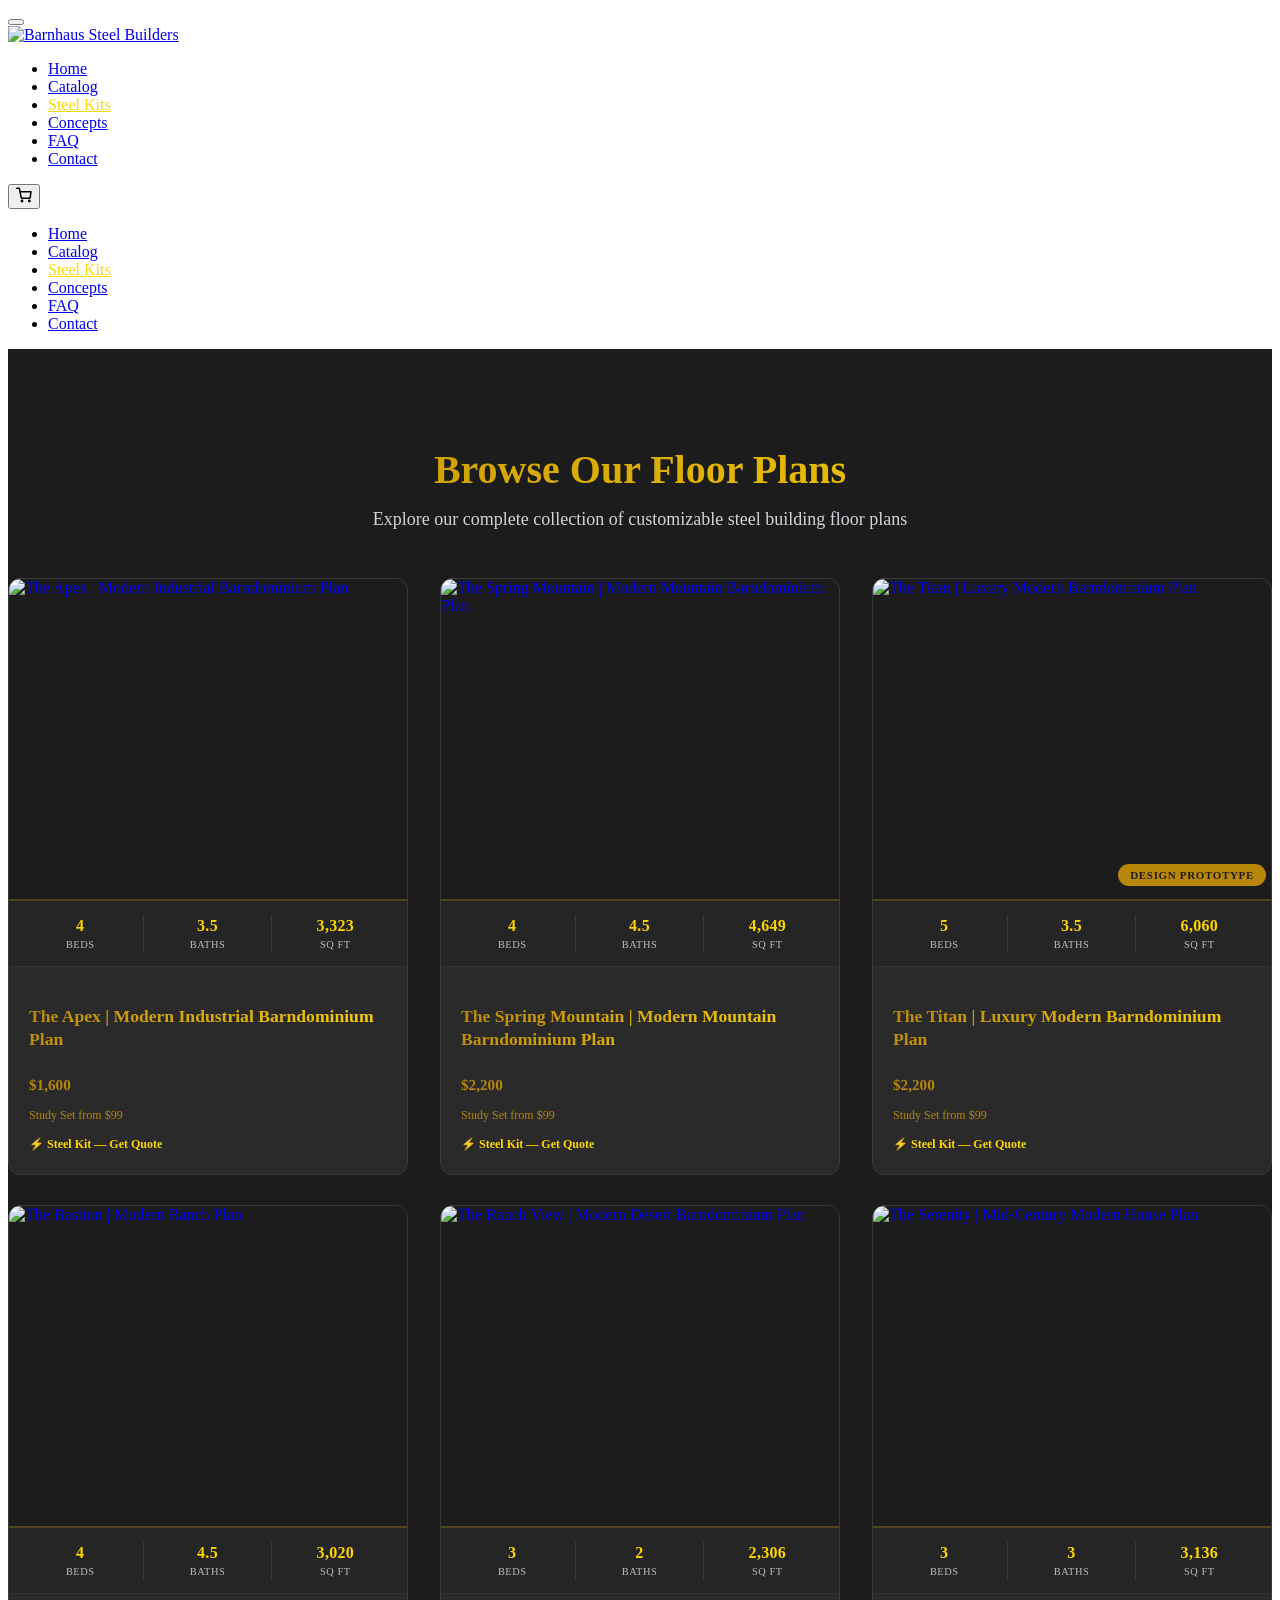
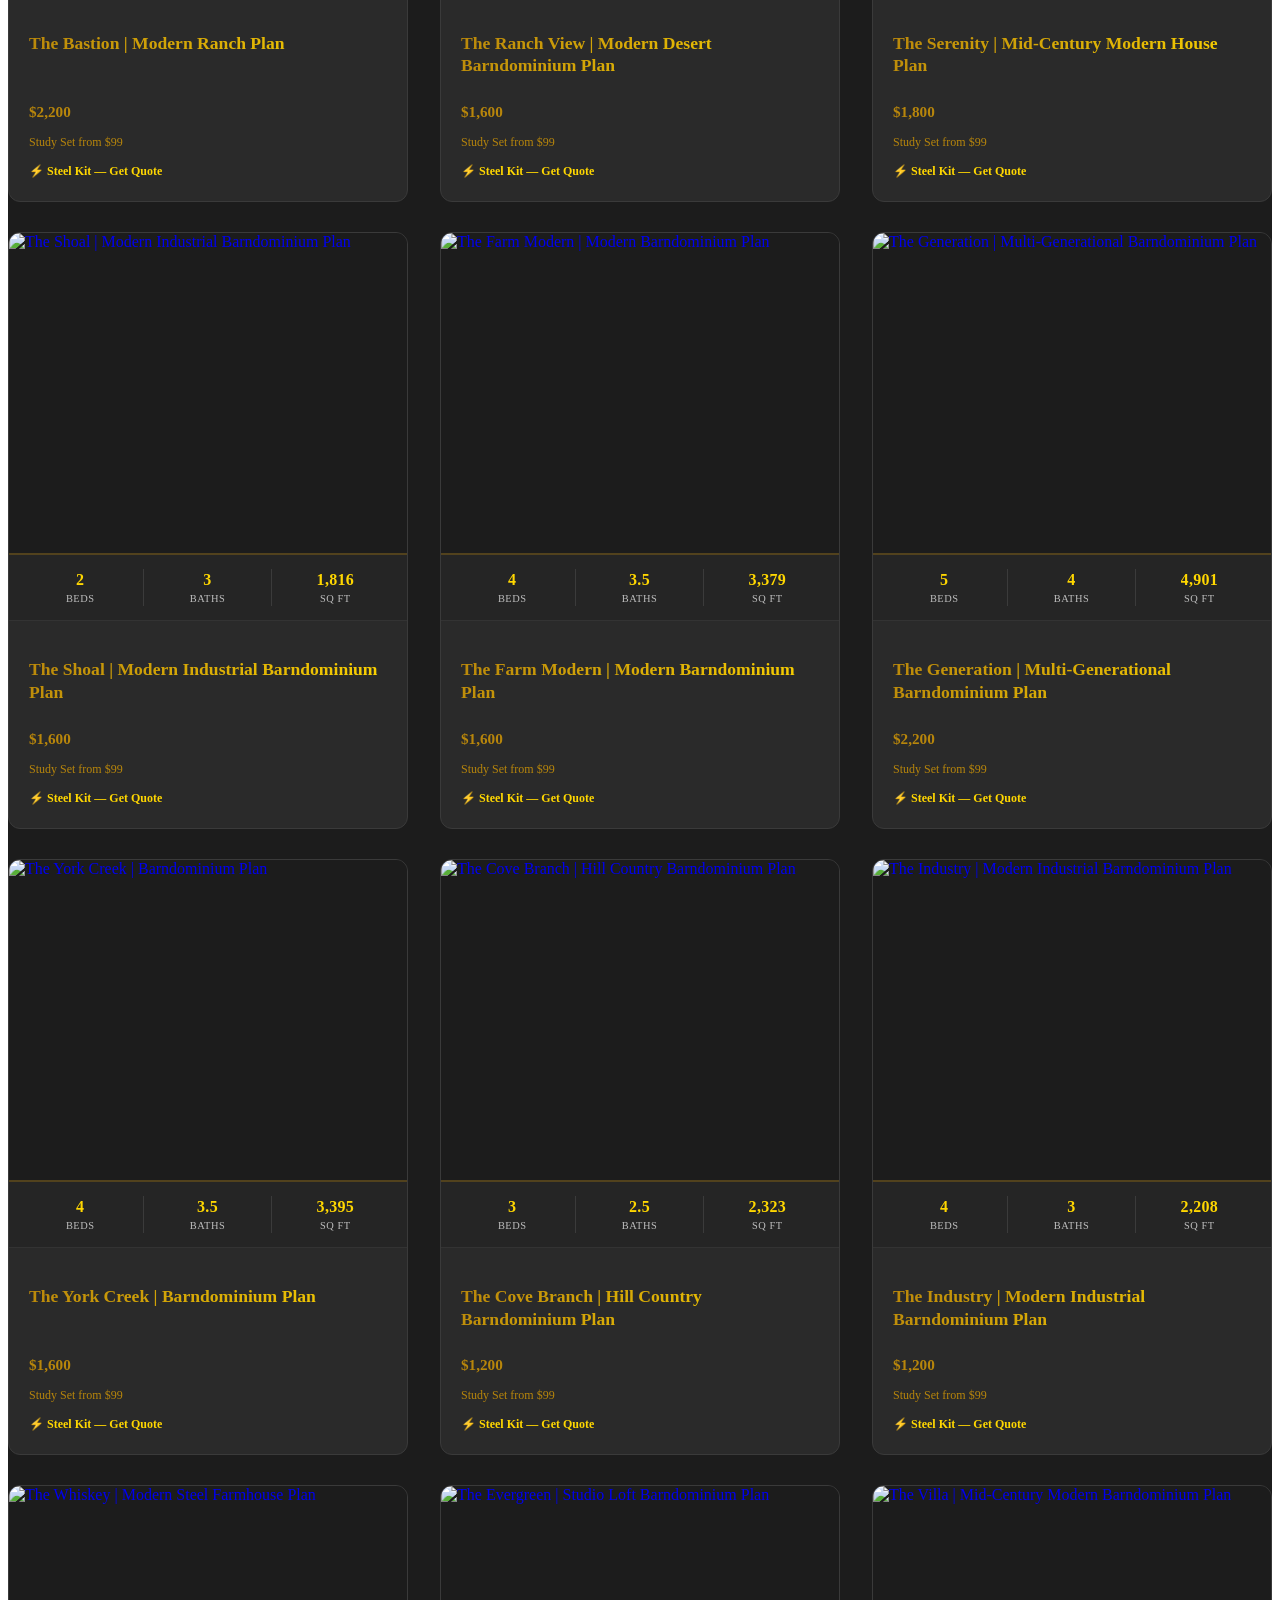
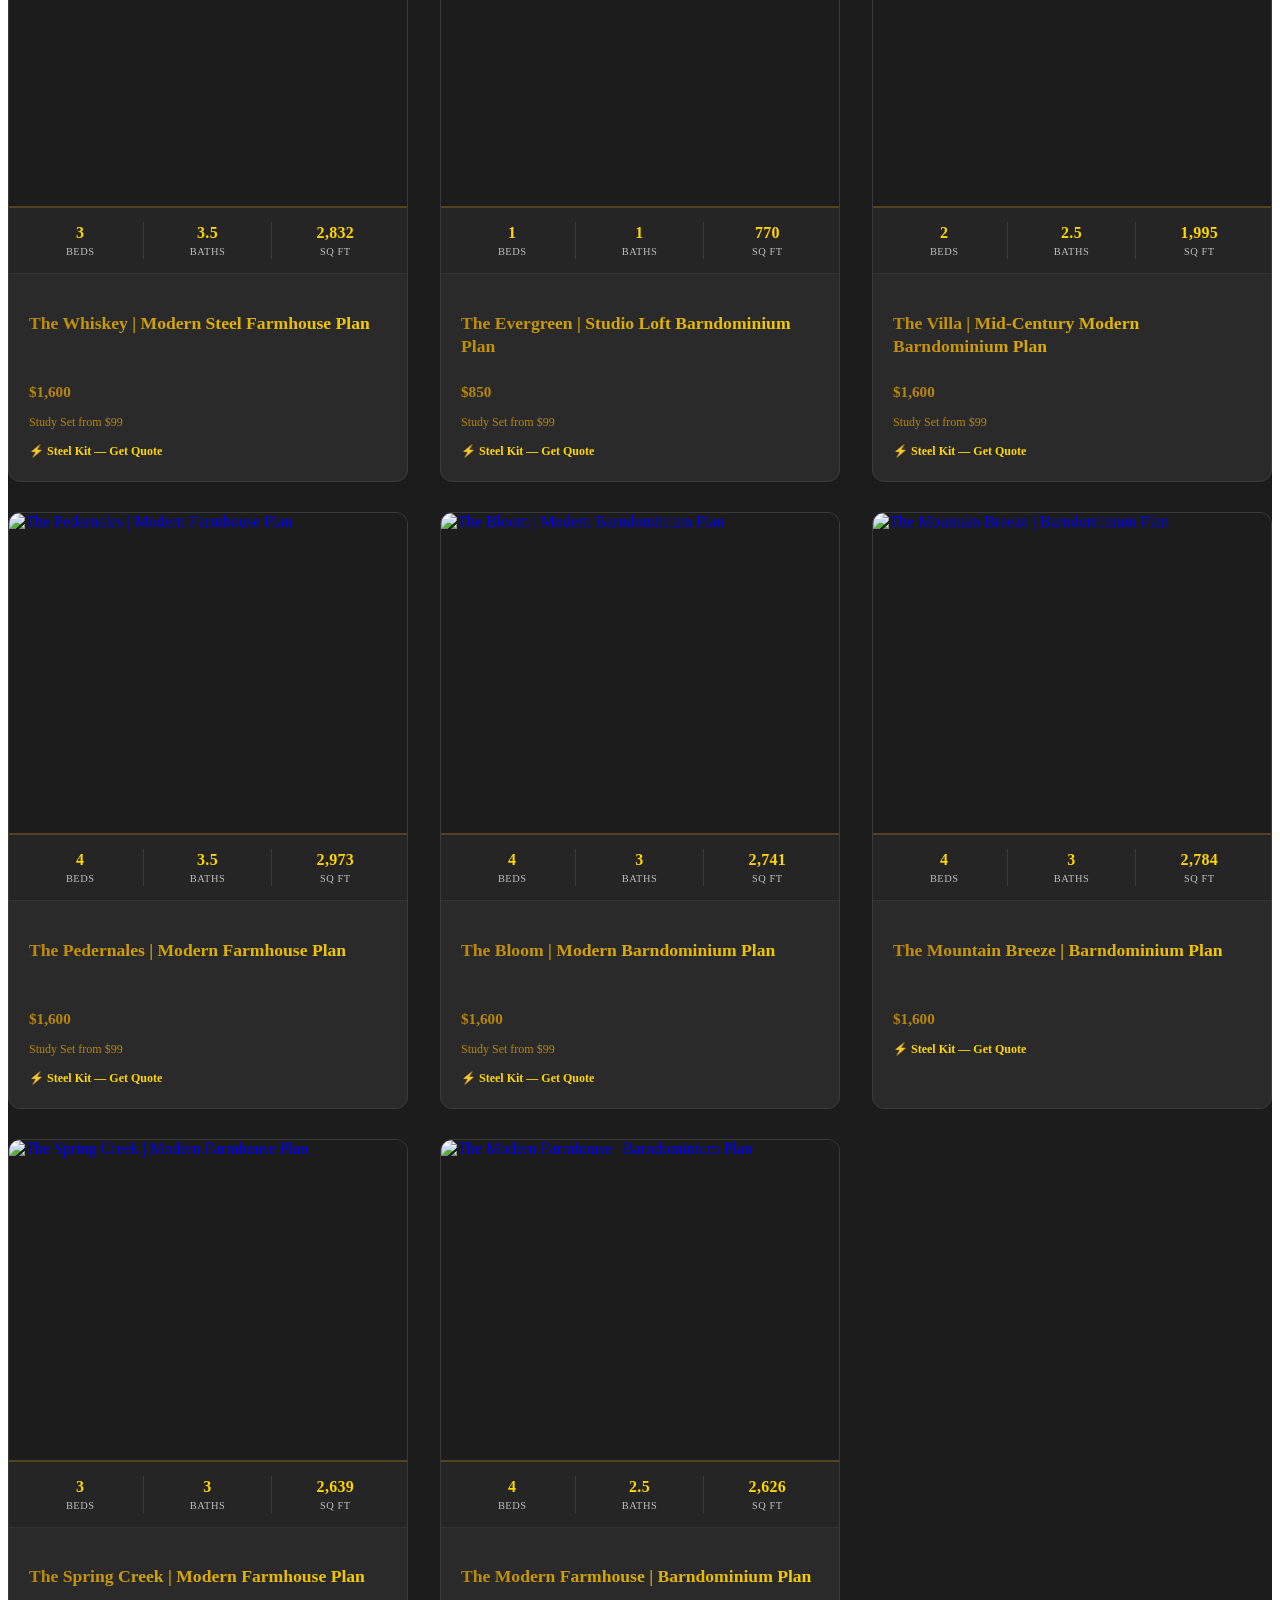
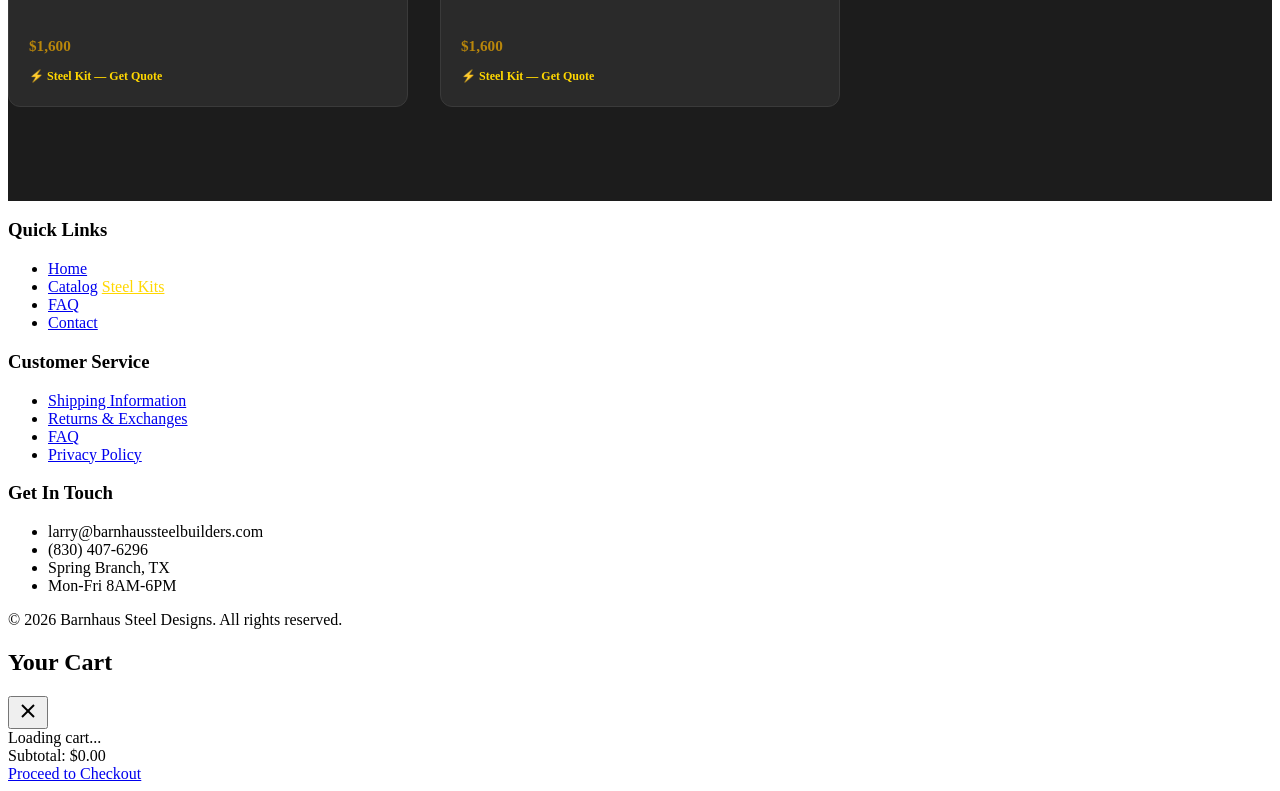
==== catalog.html @ 8b9588fe "Fix nav: Steel Kits in its own li (was glued to Catalog)" ====
<!doctype html>
<html lang="en">
<head>
  <meta charset="utf-8">
  <meta http-equiv="X-UA-Compatible" content="IE=edge">
  <meta name="viewport" content="width=device-width, initial-scale=1.0, maximum-scale=5.0, user-scalable=yes"><link rel="canonical" href="https://store.barnhaussteelbuilders.com/pages/plans"><title>
    Plans
 &ndash; Barnhaus Steel Designs</title>
  
  

<!-- Basic SEO -->
<meta name="description" content="">
<meta name="keywords" content="steel buildings, barnhaus, metal buildings, steel structures">
<meta name="author" content="Barnhaus Steel Designs">

<!-- Open Graph / Facebook -->
<meta property="og:type" content="website">
<meta property="og:url" content="https://store.barnhaussteelbuilders.com/pages/plans">
<meta property="og:title" content="Plans">
<meta property="og:description" content="">
<meta property="og:site_name" content="Barnhaus Steel Designs">



<!-- Twitter -->
<meta name="twitter:card" content="summary_large_image">
<meta name="twitter:url" content="https://store.barnhaussteelbuilders.com/pages/plans">
<meta name="twitter:title" content="Plans">
<meta name="twitter:description" content="">



<!-- Mobile Web App -->
<meta name="mobile-web-app-capable" content="yes">
<meta name="apple-mobile-web-app-capable" content="yes">
<meta name="apple-mobile-web-app-status-bar-style" content="black">
<meta name="apple-mobile-web-app-title" content="Barnhaus Steel Designs">

<!-- Theme Color -->
<meta name="theme-color" content="#1C1C1C">
<meta name="msapplication-navbutton-color" content="#1C1C1C">
<meta name="apple-mobile-web-app-status-bar-style" content="black-translucent">


  
  <script>window.performance && window.performance.mark && window.performance.mark('shopify.content_for_header.start');</script><meta id="shopify-digital-wallet" name="shopify-digital-wallet" content="/75520245817/digital_wallets/dialog">
<meta id="in-context-paypal-metadata" data-shop-id="75520245817" data-venmo-supported="false" data-environment="production" data-locale="en_US" data-paypal-v4="true" data-currency="USD">
<script async="async" src="/checkouts/internal/preloads.js?locale=en-US"></script>
<link rel="preconnect" href="https://shop.app" crossorigin="anonymous">
<script async="async" src="https://shop.app/checkouts/internal/preloads.js?locale=en-US&shop_id=75520245817" crossorigin="anonymous"></script>
<script id="apple-pay-shop-capabilities" type="application/json">{"shopId":75520245817,"countryCode":"US","currencyCode":"USD","merchantCapabilities":["supports3DS"],"merchantId":"gid:\/\/shopify\/Shop\/75520245817","merchantName":"Barnhaus Steel Designs","requiredBillingContactFields":["postalAddress","email"],"requiredShippingContactFields":["postalAddress","email"],"shippingType":"shipping","supportedNetworks":["visa","masterCard","amex","discover","elo","jcb"],"total":{"type":"pending","label":"Barnhaus Steel Designs","amount":"1.00"},"shopifyPaymentsEnabled":true,"supportsSubscriptions":true}</script>
<script id="shopify-features" type="application/json">{"accessToken":"327be6989e785e7d368b407d3e6a74db","betas":["rich-media-storefront-analytics"],"domain":"store.barnhaussteelbuilders.com","predictiveSearch":true,"shopId":75520245817,"locale":"en"}</script>
<script>var Shopify = Shopify || {};
Shopify.shop = "sf43pj-td.myshopify.com";
Shopify.locale = "en";
Shopify.currency = {"active":"USD","rate":"1.0"};
Shopify.country = "US";
Shopify.theme = {"name":"Shopify_Theme\/shopify-theme","id":160515227705,"schema_name":"Barnhaus Steel Builders","schema_version":"1.0.0","theme_store_id":null,"role":"main"};
Shopify.theme.handle = "null";
Shopify.theme.style = {"id":null,"handle":null};
Shopify.cdnHost = "store.barnhaussteelbuilders.com/cdn";
Shopify.routes = Shopify.routes || {};
Shopify.routes.root = "/";
Shopify.shopJsCdnBaseUrl = "https://cdn.shopify.com/shopifycloud/shop-js";
Shopify.SignInWithShop = Shopify.SignInWithShop || {};
Shopify.SignInWithShop.User = Shopify.SignInWithShop.User || {};
Shopify.SignInWithShop.User.recognized = false;</script>
<script type="module">!function(o){(o.Shopify=o.Shopify||{}).modules=!0}(window);</script>
<script>!function(o){function n(){var o=[];function n(){o.push(Array.prototype.slice.apply(arguments))}return n.q=o,n}var t=o.Shopify=o.Shopify||{};t.loadFeatures=n(),t.autoloadFeatures=n()}(window);</script>
<script>
  window.ShopifyPay = window.ShopifyPay || {};
  window.ShopifyPay.apiHost = "shop.app\/pay";
  window.ShopifyPay.redirectState = null;
</script>
<script>
  window.Shopify = window.Shopify || {};
  window.Shopify.SignInWithShop = window.Shopify.SignInWithShop || {};
  window.Shopify.SignInWithShop.assetMetrics = { sampleRate: 0.25 };
  window.Shopify.SignInWithShop.eligible = true;
</script>
<script id="shop-js-analytics" type="application/json">{"pageType":"page"}</script>
<script defer="defer" async type="module" src="https://cdn.shopify.com/shopifycloud/shop-js/modules/v2/loader.init-shop-cart-sync.en.esm.js"></script>
<script type="module">
  await import("https://cdn.shopify.com/shopifycloud/shop-js/modules/v2/loader.init-shop-cart-sync.en.esm.js");

  window.Shopify.SignInWithShop?.initShopCartSync?.({"fedCMEnabled":true,"windoidEnabled":true});

</script>
<script>
  window.Shopify = window.Shopify || {};
  if (!window.Shopify.featureAssets) window.Shopify.featureAssets = {};
  window.Shopify.featureAssets['shop-js'] = {"avatar":["modules/v2/loader.avatar.en.esm.js"],"checkout-modal":["modules/v2/loader.checkout-modal.en.esm.js"],"init-customer-accounts-sign-up":["modules/v2/loader.init-customer-accounts-sign-up.en.esm.js"],"init-customer-accounts":["modules/v2/loader.init-customer-accounts.en.esm.js"],"init-fed-cm":["modules/v2/loader.init-fed-cm.en.esm.js"],"init-shop-cart-sync":["modules/v2/loader.init-shop-cart-sync.en.esm.js"],"init-shop-email-lookup-coordinator":["modules/v2/loader.init-shop-email-lookup-coordinator.en.esm.js"],"init-shop-for-new-customer-accounts":["modules/v2/loader.init-shop-for-new-customer-accounts.en.esm.js"],"init-shop-user-recognition":["modules/v2/loader.init-shop-user-recognition.en.esm.js"],"init-windoid":["modules/v2/loader.init-windoid.en.esm.js"],"lead-capture":["modules/v2/loader.lead-capture.en.esm.js"],"listener":["modules/v2/loader.listener.en.esm.js"],"pay-button":["modules/v2/loader.pay-button.en.esm.js"],"payment-terms":["modules/v2/loader.payment-terms.en.esm.js"],"shop-button":["modules/v2/loader.shop-button.en.esm.js"],"shop-cart-sync":["modules/v2/loader.shop-cart-sync.en.esm.js"],"shop-cash-offers":["modules/v2/loader.shop-cash-offers.en.esm.js"],"shop-follow-button":["modules/v2/loader.shop-follow-button.en.esm.js"],"shop-login-button":["modules/v2/loader.shop-login-button.en.esm.js"],"shop-login":["modules/v2/loader.shop-login.en.esm.js"],"shop-toast-manager":["modules/v2/loader.shop-toast-manager.en.esm.js"],"shop-user-recognition":["modules/v2/loader.shop-user-recognition.en.esm.js"]};
</script>
<script id="__st">var __st={"a":75520245817,"offset":-18000,"reqid":"582f5e81-bd1c-4485-9c57-e861588cf3c9-1789790027","pageurl":"store.barnhaussteelbuilders.com\/pages\/plans","s":"pages-119700226105","u":"8f26a0a1e624","p":"page","rtyp":"page","rid":119700226105};</script>
<script>window.ShopifyPaypalV4VisibilityTracking = true;</script>
<script id="captcha-bootstrap">!function(){'use strict';const t='contact',e='account',n='new_comment',o=[[t,t],['blogs',n],['comments',n],[t,'customer']],c=[[e,'customer_login'],[e,'guest_login'],[e,'recover_customer_password'],[e,'create_customer']],r=t=>t.map((([t,e])=>`form[action*='/${t}']:not([data-nocaptcha='true']) input[name='form_type'][value='${e}']`)).join(','),a=t=>()=>t?[...document.querySelectorAll(t)].map((t=>t.form)):[];function s(){const t=[...o],e=r(t);return a(e)}const i='password',u='form_key',d=['recaptcha-v3-token','g-recaptcha-response','h-captcha-response',i],f=()=>{try{return window.sessionStorage}catch{return}},m='__shopify_v',_=t=>t.elements[u];function p(t,e,n=!1){try{const o=window.sessionStorage,c=JSON.parse(o.getItem(e)),{data:r}=function(t){const{data:e,action:n}=t;return t[m]||n?{data:e,action:n}:{data:t,action:n}}(c);for(const[e,n]of Object.entries(r))t.elements[e]&&(t.elements[e].value=n);n&&o.removeItem(e)}catch(o){console.error('form repopulation failed',{error:o})}}const l='form_type',E='cptcha';function T(t){t.dataset[E]=!0}const w=window,h=w.document,L='Shopify',v='ce_forms',y='captcha';let A=!1;((t,e)=>{const n=(g='f06e6c50-85a8-45c8-87d0-21a2b65856fe',I='https://cdn.shopify.com/shopifycloud/storefront-forms-hcaptcha/ce_storefront_forms_captcha_hcaptcha.v1.5.3.iife.js',D={infoText:'Protected by hCaptcha',privacyText:'Privacy',termsText:'Terms'},(t,e,n)=>{const o=w[L][v],c=o.bindForm;if(c)return c(t,g,e,D).then(n);var r;o.q.push([[t,g,e,D],n]),r=I,A||(h.body.append(Object.assign(h.createElement('script'),{id:'captcha-provider',async:!0,src:r})),A=!0)});var g,I,D;w[L]=w[L]||{},w[L][v]=w[L][v]||{},w[L][v].q=[],w[L][y]=w[L][y]||{},w[L][y].protect=function(t,e){n(t,void 0,e),T(t)},Object.freeze(w[L][y]),function(t,e,n,w,h,L){const[v,y,A,g]=function(t,e,n){const i=e?o:[],u=t?c:[],d=[...i,...u],f=r(d),m=r(i),_=r(d.filter((([t,e])=>n.includes(e))));return[a(f),a(m),a(_),s()]}(w,h,L),I=t=>{const e=t.target;return e instanceof HTMLFormElement?e:e&&e.form},D=t=>v().includes(t);t.addEventListener('submit',(t=>{const e=I(t);if(!e)return;const n=D(e)&&!e.dataset.hcaptchaBound&&!e.dataset.recaptchaBound,o=_(e),c=g().includes(e)&&(!o||!o.value);(n||c)&&t.preventDefault(),c&&!n&&(function(t){try{if(!f())return;!function(t){const e=f();if(!e)return;const n=_(t);if(!n)return;const o=n.value;o&&e.removeItem(o)}(t);const e=Array.from(Array(32),(()=>Math.random().toString(36)[2])).join('');!function(t,e){_(t)||t.append(Object.assign(document.createElement('input'),{type:'hidden',name:u})),t.elements[u].value=e}(t,e),function(t,e){const n=f();if(!n)return;const o=[...t.querySelectorAll(`input[type='${i}']`)].map((({name:t})=>t)),c=[...d,...o],r={};for(const[a,s]of new FormData(t).entries())c.includes(a)||(r[a]=s);n.setItem(e,JSON.stringify({[m]:1,action:t.action,data:r}))}(t,e)}catch(e){console.error('failed to persist form',e)}}(e),e.submit())}));const S=(t,e)=>{t&&!t.dataset[E]&&(n(t,e.some((e=>e===t))),T(t))};for(const o of['focusin','change'])t.addEventListener(o,(t=>{const e=I(t);D(e)&&S(e,y())}));const B=e.get('form_key'),M=e.get(l),P=B&&M;t.addEventListener('DOMContentLoaded',(()=>{const t=y();if(P)for(const e of t)e.elements[l].value===M&&p(e,B);[...new Set([...A(),...v().filter((t=>'true'===t.dataset.shopifyCaptcha))])].forEach((e=>S(e,t)))}))}(h,new URLSearchParams(w.location.search),n,t,e,['guest_login'])})(!0,!0)}();</script>
<script integrity="sha256-JjoPp5ZfB1sSAs5SQaol1x1GgvveM+BgmRzyDexInEQ=" data-source-attribution="shopify.loadfeatures" defer="defer" src="//store.barnhaussteelbuilders.com/cdn/shopifycloud/storefront/assets/storefront/load_feature-1bd60354.js" crossorigin="anonymous"></script>
<script>(function () {var userAgent = navigator.userAgent;var platform = navigator.platform;var maxTouchPoints = navigator.maxTouchPoints || 0;var isIOS = /iPad|iPhone|iPod/.test(platform) || (platform === 'MacIntel' && maxTouchPoints > 1);var isMacSafari = platform.indexOf('Mac') === 0 && /Safari/.test(userAgent) && !/Chrome|Chromium|CriOS|FxiOS|Edg|OPR|Android/.test(userAgent);var isAppleSafari = isIOS || isMacSafari;if (isAppleSafari) {fetch('/sf_private_access_tokens' + location.search).catch(function () {});}function browserMajorVersion(pattern) {var match = userAgent.match(pattern);return match ? parseInt(match[1], 10) : null;}function shouldLoadAutosizesPolyfill() {if (!window.PerformanceObserver?.supportedEntryTypes?.includes('paint')) {return false;}var chromeVersion = browserMajorVersion(/Chrome\/(\d+)/);if (chromeVersion !== null) {return chromeVersion < 126;}var firefoxVersion = browserMajorVersion(/Firefox\/(\d+)/);if (firefoxVersion !== null) {return firefoxVersion < 150;}var safariVersion = isAppleSafari ? browserMajorVersion(/Version\/(\d+).*Safari\//) : null;if (safariVersion !== null) {return safariVersion < 27;}return true;}if (shouldLoadAutosizesPolyfill()) {var autosizesScript = document.createElement('script');autosizesScript.async = true;autosizesScript.crossOrigin = 'anonymous';autosizesScript.src = "//store.barnhaussteelbuilders.com/cdn/shopifycloud/storefront/assets/storefront/autosizes-84416378.js";(document.head || document.documentElement).appendChild(autosizesScript);}window.ShopifyAnalytics = window.ShopifyAnalytics || {};window.ShopifyAnalytics.performance = window.ShopifyAnalytics.performance || {};(function () {var LONG_FRAME_THRESHOLD = 50;var longAnimationFrames = [];var activeRafId = null;function collectLongFrames() {var previousTime = null;function rafMonitor(now) {if (activeRafId === null) {return;}var delta = now - previousTime;if (delta > LONG_FRAME_THRESHOLD) {longAnimationFrames.push({startTime: previousTime,endTime: now,});}previousTime = now;activeRafId = requestAnimationFrame(rafMonitor);}previousTime = performance.now();activeRafId = requestAnimationFrame(rafMonitor);}if (!window.PerformanceObserver?.supportedEntryTypes?.includes('long-animation-frame')) {collectLongFrames();var timeoutId = setTimeout(function () {cancelAnimationFrame(activeRafId);}, 10000);window.ShopifyAnalytics.performance.getLongAnimationFrames = function (stopCollection) {if (stopCollection === undefined) {stopCollection = false;}if (stopCollection) {clearTimeout(timeoutId);cancelAnimationFrame(activeRafId);}return longAnimationFrames;};}})();})();</script><script crossorigin="anonymous" defer="defer" src="//store.barnhaussteelbuilders.com/cdn/shopifycloud/storefront/assets/shopify_pay/storefront-bf1cdb70.js?v=20250812"></script>
<script id="shopify-origin-trials" async="async" integrity="sha256-mqQjA+yhr1DtPsW5MhDIq3zDu+LghfjNT49r/ttG3eY=" src="//cdn.shopify.com/shopifycloud/storefront/assets/storefront/origin_trials-5059b83f.js" crossorigin="anonymous" onload="window.__shopifyOriginTrialsDone = true" onerror="window.__shopifyOriginTrialsDone = true"></script>
<script>
  window.Shopify = window.Shopify || {};
  window.Shopify.MCP = window.Shopify.MCP || {};
  window.Shopify.MCP.enabled = true;
  window.Shopify.MCP.shop = "sf43pj-td.myshopify.com";
  window.Shopify.MCP.mcpEndpoint = "https:\/\/store.barnhaussteelbuilders.com\/api\/mcp";
  window.Shopify.MCP.tools = [{"name":"search_shop_policies_and_faqs","description":"Used to get facts about the stores policies, products, or services.\nSome examples of questions you can ask are:\n  - What is your return policy?\n  - What is your shipping policy?\n  - What is your phone number?\n  - What are your hours of operation?\"\n","inputSchema":{"$schema":"https:\/\/json-schema.org\/draft\/2020-12\/schema","type":"object","properties":{"query":{"type":"string","description":"A natural language query."},"context":{"type":"string","description":"Additional information about the request such as user demographics, mood, location, or other relevant details that could help in tailoring the response appropriately."}},"required":["query"]}}];
</script>
<script>(()=>{var d="shopify:webmcp_adapter_loaded",n=Symbol.for("shopify.webmcp_adapter_loading");function s(c,a,{win:r=window,doc:o=document}={}){function p(){try{return r.localStorage.getItem(d)==="true"}catch{return!1}}function l(){try{r.localStorage.setItem(d,"true")}catch{}}function u(){return typeof(o.modelContext||r.navigator?.modelContext)?.registerTool=="function"}function f(){if(r[n]||!u())return;let t=o.head||o.getElementsByTagName("head")[0];if(!t)return;let e=o.createElement("script");e.type="module",e.crossOrigin="anonymous",a&&(e.integrity=a),e.src=c,e.addEventListener("load",l,{once:!0}),e.addEventListener("error",()=>{r[n]=!1},{once:!0}),t.appendChild(e),r[n]=!0}function _(t){let e=o.getElementById("shopify-origin-trials");if(!e||r.__shopifyOriginTrialsDone){t();return}e.addEventListener("load",t,{once:!0}),e.addEventListener("error",t,{once:!0})}function i(){_(()=>r.setTimeout(f,0))}function m(){o.addEventListener("DOMContentLoaded",i,{once:!0})}p()?i():m()}s("https:\/\/cdn.shopify.com\/storefront\/webmcp\/webmcp-0.1.1.js","");})();
</script>
<script data-source-attribution="shopify.dynamic_checkout.dynamic.init">var Shopify=Shopify||{};Shopify.PaymentButton=Shopify.PaymentButton||{isStorefrontPortableWallets:!0,init:function(){window.Shopify.PaymentButton.init=function(){};var t=document.createElement("script");t.src="https://store.barnhaussteelbuilders.com/cdn/shopifycloud/portable-wallets/latest/portable-wallets.en.js",t.type="module",document.head.appendChild(t)}};
</script>
<script data-source-attribution="shopify.dynamic_checkout.buyer_consent">
  function portableWalletsHideBuyerConsent(e){var t=document.getElementById("shopify-buyer-consent"),n=document.getElementById("shopify-subscription-policy-button");t&&n&&(t.classList.add("hidden"),t.setAttribute("aria-hidden","true"),n.removeEventListener("click",e))}function portableWalletsShowBuyerConsent(e){var t=document.getElementById("shopify-buyer-consent"),n=document.getElementById("shopify-subscription-policy-button");t&&n&&(t.classList.remove("hidden"),t.removeAttribute("aria-hidden"),n.addEventListener("click",e))}window.Shopify?.PaymentButton&&(window.Shopify.PaymentButton.hideBuyerConsent=portableWalletsHideBuyerConsent,window.Shopify.PaymentButton.showBuyerConsent=portableWalletsShowBuyerConsent);
</script>
<script data-source-attribution="shopify.dynamic_checkout.cart.bootstrap">document.addEventListener("DOMContentLoaded",(function(){function t(){return document.querySelector("shopify-accelerated-checkout-cart, shopify-accelerated-checkout")}if(t())Shopify.PaymentButton.init();else{new MutationObserver((function(e,n){t()&&(Shopify.PaymentButton.init(),n.disconnect())})).observe(document.body,{childList:!0,subtree:!0})}}));
</script>
<link id="shopify-accelerated-checkout-styles" rel="stylesheet" media="screen" href="https://store.barnhaussteelbuilders.com/cdn/shopifycloud/portable-wallets/latest/accelerated-checkout-backwards-compat.css" crossorigin="anonymous">
<style id="shopify-accelerated-checkout-cart">
        #shopify-buyer-consent {
  margin-top: 1em;
  display: inline-block;
  width: 100%;
}

#shopify-buyer-consent.hidden {
  display: none;
}

#shopify-subscription-policy-button {
  background: none;
  border: none;
  padding: 0;
  text-decoration: underline;
  font-size: inherit;
  cursor: pointer;
}

#shopify-subscription-policy-button::before {
  box-shadow: none;
}

      </style>

<script id="shopify-cfh-end">window.performance && window.performance.mark && window.performance.mark('shopify.content_for_header.end');</script>
  
  <link rel="stylesheet" href="//store.barnhaussteelbuilders.com/cdn/shop/t/4/assets/custom-barnhaus.css?v=65935238562678404731789185073">
  
  <script>
    window.theme = {
      routes: {
        cart_add_url: '/cart/add',
        cart_change_url: '/cart/change',
        cart_update_url: '/cart/update',
        cart_url: '/cart'
      },
      strings: {
        addToCart: "Add to Cart",
        soldOut: "Sold Out",
        unavailable: "Unavailable"
      },
      moneyFormat: "${{amount}}",
      cartCount: 0
    };
  </script>
  
  <!-- Microsoft Clarity Tracking -->
  <script type="text/javascript">
    (function(c,l,a,r,i,t,y){
        c[a]=c[a]||function(){(c[a].q=c[a].q||[]).push(arguments)};
        t=l.createElement(r);t.async=1;t.src="https://www.clarity.ms/tag/"+i;
        y=l.getElementsByTagName(r)[0];y.parentNode.insertBefore(t,y);
    })(window, document, "clarity", "script", "sla91vr8ty");
  </script>
<script defer src="https://analytics.empowerbuilding.ai/script.js" data-website-id="3caff7c9-c2c2-4b6b-af44-c97f077445d1"></script>
<link href="https://monorail-edge.shopifysvc.com" rel="dns-prefetch">
<script>(function(){if ("sendBeacon" in navigator && "performance" in window) {try {var session_token_from_headers = performance.getEntriesByType('navigation')[0].serverTiming.find(x => x.name == '_s').description;} catch {var session_token_from_headers = undefined;}var session_cookie_matches = document.cookie.match(/_shopify_s=([^;]*)/);var session_token_from_cookie = session_cookie_matches && session_cookie_matches.length === 2 ? session_cookie_matches[1] : "";var session_token = session_token_from_headers || session_token_from_cookie || "";function handle_abandonment_event(e) {var entries = performance.getEntries().filter(function(entry) {return /monorail-edge.shopifysvc.com/.test(entry.name);});if (!window.abandonment_tracked && entries.length === 0) {window.abandonment_tracked = true;var currentMs = Date.now();var navigation_start = performance.timing.navigationStart;var payload = {shop_id: 75520245817,url: window.location.href,navigation_start,duration: currentMs - navigation_start,session_token,page_type: "page"};window.navigator.sendBeacon("https://monorail-edge.shopifysvc.com/v1/produce", JSON.stringify({schema_id: "online_store_buyer_site_abandonment/1.1",payload: payload,metadata: {event_created_at_ms: currentMs,event_sent_at_ms: currentMs}}));}}window.addEventListener('pagehide', handle_abandonment_event);}}());</script>
<script>
  window.__TREKKIE_SHIM_QUEUE = window.__TREKKIE_SHIM_QUEUE || [];
</script>
<script>(function(){var wpmLoader=function(){"use strict";var e=/Googlebot|Storebot-Google|bingbot|Baiduspider|YandexBot|DuckDuckBot|Slurp|facebookexternalhit|Twitterbot|LinkedInBot|Applebot|AdsBot-Google|Mediapartners-Google|APIs-Google|PetalBot|SemrushBot|AhrefsBot|MJ12bot|DotBot|Acunetix|PerplexityBot|Perplexity-User/i,t=/bytedance/i;function i(){try{var e=document.cookie;if(!e||"string"!=typeof e)return;for(var t=0,i=e.split(";");t<i.length;t++){var n=i[t],r=n.indexOf("=");if(-1!==r){var o=n.slice(0,r).trim();if(o){var a=void 0;try{a=decodeURIComponent(o)}catch(e){a=o}if("_shopify_s"===a){var d=n.slice(r+1).trim();try{return decodeURIComponent(d)}catch(e){return d}}}}}return}catch(e){return}}function n(e){try{"undefined"!=typeof console&&"function"==typeof console.warn&&console.warn(e)}catch(e){}}function r(e,t){return"string"==typeof e&&e.length>0&&e.length<=t?e:void 0}function o(e){var t;switch(null==(t=null==e?void 0:e.navigation)?void 0:t.type){case 0:return"navigate";case 1:return"reload";case 2:return"back_forward";default:return}}function a(){var e,t,i;try{var n=null==(i=null==(t=null==(e=self.ShopifyAnalytics)?void 0:e.lib)?void 0:t.trekkie)?void 0:i.state;return"awaiting-consent"===n||"initialized"===n?n:void 0}catch(e){return}}return function(d,s,u,l){var c=arguments.length>4&&void 0!==arguments[4]?arguments[4]:{};try{var p=c.trekkieShim;!0!==p&&"true"!==p||null!=window.__TREKKIE_SHIM_QUEUE||(window.__TREKKIE_SHIM_QUEUE=[])}catch(e){}var f,v,h,y,g=(v=(f={modern:/Edge?\/(1{2}[4-9]|1[2-9]\d|[2-9]\d{2}|\d{4,})\.\d+(\.\d+|)|Firefox\/(1{2}[4-9]|1[2-9]\d|[2-9]\d{2}|\d{4,})\.\d+(\.\d+|)|Chrom(ium|e)\/(9{2}|\d{3,})\.\d+(\.\d+|)|(Maci|X1{2}).+ Version\/(15\.\d+|(1[6-9]|[2-9]\d|\d{3,})\.\d+)([,.]\d+|)( \(\w+\)|)( Mobile\/\w+|) Safari\/|Chrome.+OPR\/(9{2}|\d{3,})\.\d+\.\d+|(CPU[ +]OS|iPhone[ +]OS|CPU[ +]iPhone|CPU IPhone OS|CPU iPad OS)[ +]+(15[._]\d+|(1[6-9]|[2-9]\d|\d{3,})[._]\d+)([._]\d+|)|Android:?[ /-](14[89]|1[5-9]\d|[2-9]\d{2}|\d{4,})(\.\d+|)(\.\d+|)|Android.+Firefox\/(15\d|1[6-9]\d|[2-9]\d{2}|\d{4,})\.\d+(\.\d+|)|Android.+Chrom(ium|e)\/(14[89]|1[5-9]\d|[2-9]\d{2}|\d{4,})\.\d+(\.\d+|)|SamsungBrowser\/([2-9]\d|\d{3,})\.\d+/,legacy:/Edge?\/(1[6-9]|[2-9]\d|\d{3,})\.\d+(\.\d+|)|Firefox\/(5[4-9]|[6-9]\d|\d{3,})\.\d+(\.\d+|)|Chrom(ium|e)\/(5[1-9]|[6-9]\d|\d{3,})\.\d+(\.\d+|)([\d.]+$|.*Safari\/(?![\d.]+ Edge\/[\d.]+$))|(Maci|X1{2}).+ Version\/(10\.\d+|(1[1-9]|[2-9]\d|\d{3,})\.\d+)([,.]\d+|)( \(\w+\)|)( Mobile\/\w+|) Safari\/|Chrome.+OPR\/(3[89]|[4-9]\d|\d{3,})\.\d+\.\d+|(CPU[ +]OS|iPhone[ +]OS|CPU[ +]iPhone|CPU IPhone OS|CPU iPad OS)[ +]+(10[._]\d+|(1[1-9]|[2-9]\d|\d{3,})[._]\d+)([._]\d+|)|Android:?[ /-](14[89]|1[5-9]\d|[2-9]\d{2}|\d{4,})(\.\d+|)(\.\d+|)|Mobile Safari.+OPR\/([89]\d|\d{3,})\.\d+\.\d+|Android.+Firefox\/(15\d|1[6-9]\d|[2-9]\d{2}|\d{4,})\.\d+(\.\d+|)|Android.+Chrom(ium|e)\/(14[89]|1[5-9]\d|[2-9]\d{2}|\d{4,})\.\d+(\.\d+|)|Android.+(UC? ?Browser|UCWEB|U3)[ /]?(15\.([5-9]|\d{2,})|(1[6-9]|[2-9]\d|\d{3,})\.\d+)\.\d+|SamsungBrowser\/(5\.\d+|([6-9]|\d{2,})\.\d+)|Android.+MQ{2}Browser\/(14(\.(9|\d{2,})|)|(1[5-9]|[2-9]\d|\d{3,})(\.\d+|))(\.\d+|)|K[Aa][Ii]OS\/(3\.\d+|([4-9]|\d{2,})\.\d+)(\.\d+|)/}).modern,h=f.legacy,(y=navigator.userAgent).match(e)?"bot":y.match(v)?"modern":y.match(h)?"legacy":y.match(t)?"bot":"unknown"),m=function(e){var t,i,n=r(e,128);try{var a=window.performance,d=null==(t=null==a?void 0:a.getEntriesByType)?void 0:t.call(a,"navigation")[0];if(!d)return{requestId:n,navigationType:o(a)};var s="type"in d?r(d.type,64):void 0,u="serverTiming"in d&&Array.isArray(d.serverTiming)?d.serverTiming:[];return{requestId:null!=n?n:r(null==(i=u.find(function(e){return"requestID"===e.name}))?void 0:i.description,128),navigationType:s}}catch(e){return{requestId:n}}}(c.requestId),w=function(e){var t=e.version,r=e.browserTarget,o=e.surface,a=e.shopId,d=e.monorailEndpoint,s=window.location.href;return{emit:function(e){var u=e.status,l=e.errorMsg,c=e.failureReason,p=e.useKeepaliveFallback,f=void 0!==p&&p,v=e.navigationType,h=e.pagehidePersisted,y=e.requestId,g=e.trekkieState;if(d){var m,w;try{var b=(new Date).getTime();m=JSON.stringify({metadata:{event_sent_at_ms:b},events:[{schema_id:"web_pixels_manager_load/3.3",payload:{version:t,bundle_target:r,page_url:s,status:u,surface:o,error_msg:l,failure_reason:c,navigation_type:v,pagehide_persisted:h,request_id:y,trekkie_state:g,shop_id:a,visit_token:i()},metadata:{event_created_at_ms:b}}]})}catch(e){return}try{if("function"==typeof window.navigator.sendBeacon&&-1===(w=window.navigator.userAgent).indexOf("iPhone; CPU iPhone OS 12_")&&-1===w.indexOf("iPad; CPU OS 12_")&&-1===w.indexOf("iPod touch; CPU iPhone OS 12_")&&window.navigator.sendBeacon.bind(window.navigator)(d,m))return}catch(e){}if(f)try{"function"==typeof window.fetch&&window.fetch(d,{method:"POST",headers:{"Content-Type":"text/plain"},body:m,keepalive:!0}).catch(function(){})}catch(e){}else try{var _=new XMLHttpRequest;_.open("POST",d,!0),_.setRequestHeader("Content-Type","text/plain"),_.send(m)}catch(e){n("[Web Pixels Manager] Got an unhandled error while logging to Monorail.")}}else n("[Web Pixels Manager] No Monorail endpoint provided, skipping logging.")}}}({version:u,browserTarget:g,surface:d.surface,shopId:d.shopId,monorailEndpoint:d.monorailEndpoint});if(Boolean(null==(_=null==(b=window.Shopify)?void 0:b.analytics)?void 0:_.replayQueue))w.emit({status:"setup-skipped",errorMsg:"replay queue already initialized."});else{var b,_;w.emit({status:"setup-started"}),window.Shopify=window.Shopify||{};var S=window.Shopify;S.analytics=S.analytics||{};var P=S.analytics;P.replayQueue=[],P.publish=function(e,t,i){return P.replayQueue.push([e,t,i]),!0};try{self.performance.mark("wpm:start")}catch(e){}var k,C="modern"===g?"modern":"legacy",E=(null!=l?l:{modern:"",legacy:""})[C],I=[(k={baseUrl:s,hashVersion:u,buildTarget:C}).baseUrl,"/wpm","/b",k.hashVersion,"modern"===k.buildTarget?"m":"l",".js"].join(""),O=!1,T=!1;try{c.browserTarget=g,function(){O=!0;try{window.addEventListener("pagehide",M)}catch(e){O=!1}}(),R(function(){try{R(x)}catch(e){D(e)}}),w.emit({status:"loading",requestId:m.requestId,navigationType:m.navigationType,trekkieState:a()})}catch(e){D(e)}}function U(){var e;if(q(),!function(){var e,t;return Boolean(null==(t=null==(e=window.Shopify)?void 0:e.analytics)?void 0:t.initialized)}()){var t,i,n;try{if("function"!=typeof(null==(e=window.webPixelsManager)?void 0:e.init))return void A();if(!(null!==(n=i=t=window.webPixelsManager.init(d))&&"function"!=typeof n&&Object(n)===n&&"publish"in i&&"function"==typeof i.publish&&"publishCustomEvent"in i&&"function"==typeof i.publishCustomEvent&&"visitor"in i&&"function"==typeof i.visitor))return void A()}catch(e){return void A(e)}var r=window.Shopify.analytics;r.replayQueue.forEach(function(e){var i=e[0],n=e[1],r=e[2];t.publishCustomEvent(i,n,r)}),r.replayQueue=[],r.publish=t.publishCustomEvent,r.visitor=t.visitor,r.initialized=!0}}function A(e){B("manager_api_unavailable",void 0===e?void 0:Q(e))}function x(){B("script_load_failed","".concat(I," has failed to load"))}function B(e,t){T||(T=!0,q(),w.emit({status:"failed",errorMsg:t,failureReason:e,requestId:m.requestId,navigationType:m.navigationType,trekkieState:a()}))}function M(e){O&&(q(),w.emit({status:"pagehide-while-loading",useKeepaliveFallback:!0,pagehidePersisted:e.persisted,requestId:m.requestId,navigationType:m.navigationType,trekkieState:a()}))}function q(){O=!1;try{window.removeEventListener("pagehide",M)}catch(e){}}function R(e){var t;!function(e){var t=e.src,i=e.async,n=void 0===i||i,r=e.onload,o=e.onerror,a=e.sri,d=e.scriptDataAttributes,s=void 0===d?{}:d,u=document.createElement("script"),l=document.querySelector("head"),c=document.querySelector("body");if(u.async=n,u.src=t,a&&(u.integrity=a,u.crossOrigin="anonymous"),s)for(var p in s)if(Object.prototype.hasOwnProperty.call(s,p))try{u.dataset[p]=String(s[p])}catch(e){}if(r&&u.addEventListener("load",r),o&&u.addEventListener("error",o),l)l.appendChild(u);else{if(!c)throw new Error("Did not find a head or body element to append the script");c.appendChild(u)}}({src:I,async:!0,onload:U,onerror:e,sri:(t=E,"string"==typeof t&&/^sha384-[A-Za-z0-9+/=]+$/.test(t)?E:""),scriptDataAttributes:c})}function D(e){B("script_append_failed",Q(e))}function Q(e){return e instanceof Error?e.message:"Unknown error"}}}();wpmLoader({shopId: 75520245817,storefrontBaseUrl: "https://store.barnhaussteelbuilders.com",extensionsBaseUrl: "https://extensions.shopifycdn.com/cdn/shopifycloud/web-pixels-manager",monorailEndpoint: "https://store.barnhaussteelbuilders.com/.well-known/shopify/monorail/unstable/produce_batch",surface: "storefront-renderer",enabledBetaFlags: ["0fa89373","873d0e44","16072cab"],webPixelsConfigList: [{"id":"1587773497","configuration":"{\"pixel_id\":\"1935345243697555\",\"pixel_type\":\"facebook_pixel\"}","eventPayloadVersion":"v1","runtimeContext":"OPEN","scriptVersion":"96420dbe9ea96c426a1b7f364f977719","type":"APP","apiClientId":2329312,"privacyPurposes":["ANALYTICS","MARKETING","SALE_OF_DATA"],"dataSharingAdjustments":{"protectedCustomerApprovalScopes":["read_customer_address","read_customer_email","read_customer_name","read_customer_personal_data","read_customer_phone"],"dataSharingControls":["share_all_events"]},"dataSharingState":"unrestricted","enabledFlags":["9a3ed68a"]},{"id":"shopify-app-pixel","configuration":"{}","eventPayloadVersion":"v1","runtimeContext":"STRICT","scriptVersion":"0530","apiClientId":"shopify-pixel","type":"APP","privacyPurposes":["ANALYTICS","MARKETING"]},{"id":"shopify-custom-pixel","eventPayloadVersion":"v1","runtimeContext":"LAX","scriptVersion":"0530","apiClientId":"shopify-pixel","type":"CUSTOM","privacyPurposes":["ANALYTICS","MARKETING"]}],isMerchantRequest: false,initData: {"shop":{"name":"Barnhaus Steel Designs","paymentSettings":{"currencyCode":"USD"},"myshopifyDomain":"sf43pj-td.myshopify.com","countryCode":"US","storefrontUrl":"https:\/\/store.barnhaussteelbuilders.com"},"customer":null,"cart":null,"checkout":null,"productVariants":[],"products":[],"purchasingCompany":null},},"https://store.barnhaussteelbuilders.com/cdn","1b3c7779w6e1f7d30p7ae783d3m9b5a05aa",{"modern":"","legacy":""},{"trekkieShim":true,"agentContext":true,"apiClientId":"580111","facebookCapiEnabled":"true","themeId":"160515227705","themePublished":"true","eventMetadataId":"ad903128-308e-40fb-b436-5dd884dd5a4d","pageType":"page","resourceId":"119700226105","shopId":"75520245817","storefrontBaseUrl":"https:\/\/store.barnhaussteelbuilders.com","extensionBaseUrl":"https:\/\/extensions.shopifycdn.com\/cdn\/shopifycloud\/web-pixels-manager","surface":"storefront-renderer","enabledBetaFlags":"[\"0fa89373\", \"873d0e44\", \"16072cab\"]","isMerchantRequest":"false","hashVersion":"1b3c7779w6e1f7d30p7ae783d3m9b5a05aa","publish":"custom","events":"[[\"page_viewed\",{}]]"});})();</script><script>
  window.ShopifyAnalytics = window.ShopifyAnalytics || {};
  window.ShopifyAnalytics.meta = window.ShopifyAnalytics.meta || {};
  window.ShopifyAnalytics.meta.currency = 'USD';
  var meta = {"page":{"pageType":"page","resourceType":"page","resourceId":119700226105,"requestId":"582f5e81-bd1c-4485-9c57-e861588cf3c9-1789790027"}};
  for (var attr in meta) {
    window.ShopifyAnalytics.meta[attr] = meta[attr];
  }
</script>
<script class="analytics">
  (function () {
    var customDocumentWrite = function(content) {
      var jquery = null;

      if (window.jQuery) {
        jquery = window.jQuery;
      } else if (window.Checkout && window.Checkout.$) {
        jquery = window.Checkout.$;
      }

      if (jquery) {
        jquery('body').append(content);
      }
    };

    var hasLoggedConversion = function(token) {
      if (token) {
        return document.cookie.indexOf('loggedConversion=' + token) !== -1;
      }
      return false;
    }

    var setCookieIfConversion = function(token) {
      if (token) {
        var twoMonthsFromNow = new Date(Date.now());
        twoMonthsFromNow.setMonth(twoMonthsFromNow.getMonth() + 2);

        document.cookie = 'loggedConversion=' + token + '; expires=' + twoMonthsFromNow;
      }
    }

    var trekkie = window.ShopifyAnalytics.lib = window.trekkie = window.trekkie || [];
    window.ShopifyAnalytics.lib.trekkie = window.trekkie;
    if (trekkie.integrations) {
      return;
    }
    trekkie.methods = [
      'identify',
      'page',
      'ready',
      'track',
      'trackForm',
      'trackLink'
    ];
    trekkie.factory = function(method) {
      return function() {
        var args = Array.prototype.slice.call(arguments);
        args.unshift(method);
        trekkie.push(args);
        if (window.__TREKKIE_SHIM_QUEUE && (method == 'track' || method == 'page')) {
          try {
            window.__TREKKIE_SHIM_QUEUE.push({
              from: 'trekkie-stub',
              method: method,
              args: args.slice(1)
            });
          } catch (e) {
            // no-op
          }
        }
        return trekkie;
      };
    };
    for (var i = 0; i < trekkie.methods.length; i++) {
      var key = trekkie.methods[i];
      trekkie[key] = trekkie.factory(key);
    }
    trekkie.load = function(config) {
      trekkie.config = config || {};
      trekkie.config.initialDocumentCookie = document.cookie;
      var first = document.getElementsByTagName('script')[0];
var script = document.createElement('script');
script.type = 'text/javascript';
script.onerror = function(e) {
  var scriptFallback = document.createElement('script');
  scriptFallback.type = 'text/javascript';
  scriptFallback.onerror = function(error) {
          var Monorail = {
      produce: function produce(monorailDomain, schemaId, payload) {
        var currentMs = new Date().getTime();
        var event = {
          schema_id: schemaId,
          payload: payload,
          metadata: {
            event_created_at_ms: currentMs,
            event_sent_at_ms: currentMs
          }
        };
        return Monorail.sendRequest("https://" + monorailDomain + "/v1/produce", JSON.stringify(event));
      },
      sendRequest: function sendRequest(endpointUrl, payload) {
        // Try the sendBeacon API
        if (window && window.navigator && typeof window.navigator.sendBeacon === 'function' && typeof window.Blob === 'function' && !Monorail.isIos12()) {
          var blobData = new window.Blob([payload], {
            type: 'text/plain'
          });

          if (window.navigator.sendBeacon(endpointUrl, blobData)) {
            return true;
          } // sendBeacon was not successful

        } // XHR beacon

        var xhr = new XMLHttpRequest();

        try {
          xhr.open('POST', endpointUrl);
          xhr.setRequestHeader('Content-Type', 'text/plain');
          xhr.send(payload);
        } catch (e) {
          console.log(e);
        }

        return false;
      },
      isIos12: function isIos12() {
        return window.navigator.userAgent.lastIndexOf('iPhone; CPU iPhone OS 12_') !== -1 || window.navigator.userAgent.lastIndexOf('iPad; CPU OS 12_') !== -1;
      }
    };
    Monorail.produce('monorail-edge.shopifysvc.com',
      'trekkie_storefront_load_errors/1.1',
      {shop_id: 75520245817,
      theme_id: 160515227705,
      app_name: "storefront",
      context_url: window.location.href,
      source_url: "//store.barnhaussteelbuilders.com/cdn/s/trekkie.storefront.7ba2605b9cb6cd518b93431f40a9bde3a4a2f7bd.min.js"});

  };
  scriptFallback.async = true;
  scriptFallback.src = '//store.barnhaussteelbuilders.com/cdn/s/trekkie.storefront.7ba2605b9cb6cd518b93431f40a9bde3a4a2f7bd.min.js';
  first.parentNode.insertBefore(scriptFallback, first);
};
script.async = true;
script.src = '//store.barnhaussteelbuilders.com/cdn/s/trekkie.storefront.7ba2605b9cb6cd518b93431f40a9bde3a4a2f7bd.min.js';
first.parentNode.insertBefore(script, first);

    };
    trekkie.load(
      {"Trekkie":{"appName":"storefront","development":false,"defaultAttributes":{"shopId":75520245817,"isMerchantRequest":null,"themeId":160515227705,"themeCityHash":"10465178846751939987","contentLanguage":"en","currency":"USD","eventMetadataId":"ad903128-308e-40fb-b436-5dd884dd5a4d"},"isServerSideCookieWritingEnabled":true,"monorailRegion":"shop_domain"},"Session Attribution":{},"S2S":{"facebookCapiEnabled":true,"source":"trekkie-storefront-renderer","apiClientId":580111}}
    );

    var loaded = false;
    trekkie.ready(function() {
      if (loaded) return;
      loaded = true;

      window.ShopifyAnalytics.lib = window.trekkie;

      var originalDocumentWrite = document.write;
      document.write = customDocumentWrite;
      try { window.ShopifyAnalytics.merchantGoogleAnalytics.call(this); } catch(error) {};
      document.write = originalDocumentWrite;

      var match = window.location.pathname.match(/checkouts\/(.+)\/(thank_you|post_purchase)/)
      var token = match? match[1]: undefined;
      if (!hasLoggedConversion(token)) {
        setCookieIfConversion(token);
        
      }
    });

    window.ShopifyAnalytics.lib.page(null,{"pageType":"page","resourceType":"page","resourceId":119700226105,"requestId":"582f5e81-bd1c-4485-9c57-e861588cf3c9-1789790027","shopifyEmitted":true});

    var eventsListenerScript = document.createElement('script');
    eventsListenerScript.async = true;
    eventsListenerScript.src = "//store.barnhaussteelbuilders.com/cdn/shopifycloud/storefront/assets/shop_events_listener-4e26a9ce.js";
    document.getElementsByTagName('head')[0].appendChild(eventsListenerScript);
})();</script>
<script
  defer
  src="https://store.barnhaussteelbuilders.com/cdn/shopifycloud/perf-kit/shopify-perf-kit-3.9.2.min.js"
  data-application="storefront-renderer"
  data-shop-id="75520245817"
  data-render-region="gcp-us-central1"
  data-page-type="page"
  data-theme-instance-id="160515227705"
  data-theme-name="Barnhaus Steel Builders"
  data-theme-version="1.0.0"
  data-monorail-region="shop_domain"
  data-resource-timing-sampling-rate="10"
  data-shs="true"
  data-shs-beacon="true"
  data-shs-export-with-fetch="true"
  data-shs-logs-sample-rate="1"
  data-shs-beacon-endpoint="https://store.barnhaussteelbuilders.com/api/collect"
></script>
<meta name="shopify-y" content="bfd380d2-6536-4cfe-85a9-55461a3e32a6" data-expiration="1821347627000"><meta name="shopify-s" content="67b0cf39-b8cb-48b0-b90a-70791e7c40cc" data-expiration="1789791827000"><meta name="new-cookie-storage-activated" content="f">
<style>
/* === KIT PROTOTYPE ADDITIONS === */
.proto-badge{position:fixed;bottom:14px;right:14px;background:#B8860B;color:#1C1C1C;font-weight:800;font-size:11px;padding:5px 12px;border-radius:14px;letter-spacing:.06em;z-index:9999}
.kit-nav-badge{background:linear-gradient(135deg,#B8860B,#FFD700);color:#1C1C1C;font-size:9px;font-weight:800;padding:1px 6px;border-radius:8px;margin-left:5px;vertical-align:2px}
.kit-ladder-section{padding:70px 0;background:#1C1C1C}
.kit-ladder-section .page-width{max-width:1200px;margin:0 auto;padding:0 24px}
.kit-ladder-section h2{font-size:32px;font-weight:800;text-align:center;color:#fff;margin-bottom:8px}
.kit-ladder-section .sub{color:#9CA3AF;text-align:center;max-width:620px;margin:0 auto 42px;font-size:16px}
.kit-ladder{display:grid;grid-template-columns:repeat(4,1fr);gap:18px}
.kit-rung{background:#2A2A2A;border:1px solid #3A3A3A;border-radius:14px;padding:26px 22px;position:relative;display:flex;flex-direction:column;box-shadow:0 4px 12px rgba(0,0,0,.3)}
.kit-rung.hot{border:1.5px solid #B8860B;background:linear-gradient(180deg,rgba(184,134,11,.10),#2A2A2A 45%)}
.kit-rung .ktag{position:absolute;top:-11px;left:22px;background:linear-gradient(135deg,#B8860B,#FFD700);color:#1C1C1C;font-size:11px;font-weight:800;padding:3px 10px;border-radius:10px}
.kit-rung h3{font-size:17px;color:#fff;margin:0 0 2px}
.kit-rung .kprice{font-size:28px;font-weight:800;color:#FFD700;margin:6px 0 0}
.kit-rung .kper{color:#9CA3AF;font-size:13px;margin-bottom:12px}
.kit-rung ul{list-style:none;margin:0 0 18px;padding:0;flex:1}
.kit-rung li{color:#D1D5DB;font-size:13.5px;padding:4px 0 4px 22px;position:relative}
.kit-rung li:before{content:"✓";color:#B8860B;position:absolute;left:0;font-weight:700}
.kit-btn{display:block;text-align:center;background:linear-gradient(135deg,#B8860B,#966F09);color:#fff!important;font-weight:600;padding:12px 20px;border-radius:8px;text-decoration:none;transition:.3s}
.kit-btn:hover{box-shadow:0 8px 24px rgba(184,134,11,.3)}
.kit-btn.ghost{background:transparent;border:1.5px solid #B8860B;color:#FFD700!important}
.kit-guarantee{background:linear-gradient(135deg,#242424,#1e1e1e);border-top:1px solid #3A3A3A;border-bottom:1px solid #3A3A3A}
.kit-guarantee .in{display:grid;grid-template-columns:repeat(3,1fr);gap:34px;padding:50px 24px;max-width:1200px;margin:0 auto}
.kit-guarantee h4{color:#FFD700;font-size:16px;margin:0 0 8px}
.kit-guarantee p{color:#D1D5DB;font-size:14px;margin:0}
.kit-variant-card{display:block;border:1.5px solid #B8860B;border-radius:12px;padding:16px;margin-top:12px;background:linear-gradient(180deg,rgba(184,134,11,.13),rgba(184,134,11,.03));text-decoration:none;transition:.2s}
.kit-variant-card:hover{box-shadow:0 8px 24px rgba(184,134,11,.3)}
.kit-variant-card .hd{display:flex;justify-content:space-between;align-items:center;margin-bottom:8px}
.kit-variant-card .hd b{color:#fff;font-size:15px}
.kit-variant-card .hd span{color:#FFD700;font-weight:800;font-size:15px}
.kit-variant-card ul{list-style:none;margin:0 0 10px;padding:0}
.kit-variant-card li{color:#D1D5DB;font-size:12.5px;padding:3px 0 3px 20px;position:relative}
.kit-variant-card li:before{content:"⚡";position:absolute;left:0;font-size:11px}
.kit-variant-card .kbadge{background:rgba(184,134,11,.18);border:1px solid #966F09;color:#FFD700;font-size:11.5px;font-weight:700;padding:5px 10px;border-radius:8px;display:inline-block}
@media(max-width:900px){.kit-ladder,.kit-guarantee .in{grid-template-columns:1fr}}
</style>
<style>
/* kit page content on store shell */
.hero-content{flex-direction:column !important;gap:10px}
.hero-kit-sub{color:#fff;font-size:18px;margin:0;text-align:center;max-width:640px;text-shadow:0 2px 10px rgba(0,0,0,.8)}
@media(max-width:749px){.hero-kit-sub{font-size:14.5px;max-width:90%}.hero-kit-btn{padding:11px 24px !important;font-size:14px !important}}
.kitpage{max-width:1000px;margin:0 auto;padding:56px 24px;background:#1C1C1C}
.kitpage-hero{text-align:center;margin-bottom:44px}
.kitpage-hero .kicker{color:#FFD700;font-weight:700;letter-spacing:.14em;text-transform:uppercase;font-size:12px;margin-bottom:12px}
.kitpage-hero h1{font-size:2.5rem;font-weight:700;background:linear-gradient(135deg,#B8860B 0%,#FFD700 100%);-webkit-background-clip:text;-webkit-text-fill-color:transparent;background-clip:text;margin:0 0 12px;line-height:1.15}
.kitpage-hero p{color:#D1D5DB;font-size:1.125rem;max-width:640px;margin:0 auto}
.kitpage h2{font-size:1.5rem;color:#FFD700;margin:38px 0 12px;font-weight:700}
.kitpage p,.kitpage li{color:#D1D5DB;font-size:15.5px;line-height:1.65}
.kitpage ul{margin:12px 0 12px 22px;padding:0}
.kitpage .note{border-left:3px solid #B8860B;background:#252525;padding:16px 20px;border-radius:0 10px 10px 0;margin:22px 0}
.kitfaq details{background:#2A2A2A;border:1px solid #3A3A3A;border-radius:10px;margin-bottom:10px;padding:0 20px}
.kitfaq summary{cursor:pointer;font-weight:600;padding:16px 0;font-size:15px;color:#fff;list-style:none}
.kitfaq summary::-webkit-details-marker{display:none}
.kitfaq summary:after{content:"+";float:right;color:#B8860B;font-size:20px}
.kitfaq details[open] summary:after{content:"–"}
.kitfaq details p{padding-bottom:16px;margin:0}
.kitsteps{display:grid;grid-template-columns:repeat(5,1fr);gap:14px;counter-reset:st;margin:26px 0}
.kitstep{background:#252525;border:1px solid #3A3A3A;border-radius:12px;padding:24px 18px}
.kitstep:before{counter-increment:st;content:counter(st);display:flex;align-items:center;justify-content:center;width:34px;height:34px;border-radius:50%;background:linear-gradient(135deg,#B8860B,#FFD700);color:#1C1C1C;font-weight:800;font-size:15px;margin-bottom:12px}
.kitstep h4{font-size:15px;color:#fff;margin:0 0 6px}
.kitstep p{color:#9CA3AF;font-size:13px;line-height:1.5;margin:0}
.kitcta{text-align:center;margin:44px 0 10px}
@media(max-width:900px){.kitsteps{grid-template-columns:1fr}.kitpage-hero h1{font-size:1.9rem}}
</style>
</head>

<body class="template-page">
  
  <!-- Header -->
  <header class="site-header" id="site-header">
    <div class="header-container">
      <!-- Mobile Menu Toggle -->
      <button class="mobile-menu-toggle" aria-label="Menu" id="mobile-menu-toggle">
        <span></span>
        <span></span>
        <span></span>
      </button>
      
      <!-- Logo -->
      <div class="header-logo">
        <a href="https://store.barnhaussteelbuilders.com/" class="logo-link">
          <img src="https://hbfjdfxephlczkfgpceg.supabase.co/storage/v1/object/public/website/logos/logo1.png" 
               alt="Barnhaus Steel Builders" 
               class="logo-image"
               style="max-height: 60px; width: auto;">
        </a>
      </div>
      
      <!-- Navigation -->
      <nav class="header-nav">
        <ul class="nav-list">
          <li class="nav-item"><a href="index.html" class="nav-link">Home</a></li>
          <li class="nav-item"><a href="catalog.html" class="nav-link">Catalog</a></li>
          <li class="nav-item"><a href="steel-kits.html" class="nav-link" style="color:#FFD700;">Steel Kits</a></li>
          <li class="nav-item"><a href="https://store.barnhaussteelbuilders.com/pages/vote-on-concepts" class="nav-link">Concepts</a></li>
          <li class="nav-item"><a href="https://store.barnhaussteelbuilders.com/pages/faq" class="nav-link">FAQ</a></li>
          <li class="nav-item"><a href="https://store.barnhaussteelbuilders.com/pages/contact" class="nav-link">Contact</a></li>
        </ul>
      </nav>
      
      <!-- Header Icons -->
      <div class="header-icons">
        <!-- Cart Icon -->
        <button onclick="openCartDrawer()" class="header-icon cart-icon" aria-label="Cart">
          <svg width="16" height="16" viewBox="0 0 16 16" fill="none" xmlns="http://www.w3.org/2000/svg">
            <path d="M6 14.667a.667.667 0 1 0 0-1.334.667.667 0 0 0 0 1.334ZM13.333 14.667a.667.667 0 1 0 0-1.334.667.667 0 0 0 0 1.334ZM.667 1.333H3.333l1.787 8.934a1.333 1.333 0 0 0 1.333 1.066h6.487a1.333 1.333 0 0 0 1.333-1.066L15 4.667H4" stroke="currentColor" stroke-width="1.5" stroke-linecap="round" stroke-linejoin="round"/>
          </svg></button>
      </div>
    </div>
    
    <!-- Mobile Navigation -->
    <nav class="mobile-nav" id="mobile-nav">
      <ul class="mobile-nav-list">
        <li class="mobile-nav-item"><a href="index.html" class="mobile-nav-link">Home</a></li>
        <li class="mobile-nav-item"><a href="catalog.html" class="mobile-nav-link">Catalog</a></li>
        <li class="mobile-nav-item"><a href="steel-kits.html" class="mobile-nav-link" style="color:#FFD700">Steel Kits </a></li>
        <li class="mobile-nav-item"><a href="https://store.barnhaussteelbuilders.com/pages/vote-on-concepts" class="mobile-nav-link">Concepts</a></li>
        <li class="mobile-nav-item"><a href="https://store.barnhaussteelbuilders.com/pages/faq" class="mobile-nav-link">FAQ</a></li>
        <li class="mobile-nav-item"><a href="https://store.barnhaussteelbuilders.com/pages/contact" class="mobile-nav-link">Contact</a></li>
      </ul>
    </nav>
  </header>
  
  <!-- Main Content -->
  <main class="main-content" id="main-content" role="main">
    <div id="shopify-section-template--21401067454521__main" class="shopify-section">

<style>
/* Clean Product Grid Styles - Matches Home Page */

.plans-archive-section {
  padding: 4rem 0;
  background: #1C1C1C;
}

.plans-archive-header {
  text-align: center;
  margin-bottom: 3rem;
}

.plans-archive-title {
  font-size: 2.5rem;
  font-weight: 700;
  background: linear-gradient(135deg, #B8860B 0%, #FFD700 100%);
  -webkit-background-clip: text;
  -webkit-text-fill-color: transparent;
  background-clip: text;
  margin-bottom: 1rem;
}

.plans-archive-subtitle {
  color: #D1D5DB;
  font-size: 1.125rem;
  max-width: 600px;
  margin: 0 auto;
}

/* IMPROVED PRODUCT GRID */
.product-grid {
  display: grid;
  grid-template-columns: repeat(auto-fill, minmax(320px, 1fr));
  gap: 2rem;
  margin: 2rem 0;
  align-items: stretch;
}

/* CONSISTENT PRODUCT CARDS - MATCHES HOME PAGE CAROUSEL */
.product-card {
  background: #2A2A2A;
  border: 1px solid #3A3A3A;
  border-radius: 12px;
  overflow: hidden;
  transition: all 0.3s ease;
  display: flex;
  flex-direction: column;
  height: 100%;
  text-decoration: none;
}

.product-card:hover {
  border-color: #B8860B;
  box-shadow: 0 8px 25px rgba(184, 134, 11, 0.3);
  transform: translateY(-5px);
}

/* PRODUCT IMAGE WRAPPER */
.product-image-wrapper {
  position: relative;
  width: 100%;
  flex-shrink: 0;
}

/* FIXED IMAGE SIZING - MATCHES HOME PAGE */
.product-image {
  width: 100%;
  height: 320px;
  object-fit: contain;
  background: #1C1C1C;
  display: block;
}

/* PRODUCT STATS BELOW IMAGE */
.product-stats {
  display: grid;
  grid-template-columns: repeat(3, 1fr);
  background: #252525;
  padding: 0.875rem 0.5rem;
  gap: 0;
  border-top: 2px solid rgba(184, 134, 11, 0.3);
  border-bottom: 1px solid #333333;
  min-height: 68px;
  box-sizing: border-box;
}

.stat-item {
  display: flex;
  flex-direction: column;
  align-items: center;
  justify-content: center;
  gap: 0.25rem;
  color: #FFFFFF;
  font-size: 0.8125rem;
  font-weight: 600;
  padding: 0 0.25rem;
  border-right: 1px solid rgba(255, 255, 255, 0.1);
  overflow: hidden;
}

.stat-item:last-child {
  border-right: none;
}

.stat-value {
  font-size: 1rem;
  font-weight: 700;
  color: #FFD700;
  letter-spacing: 0.3px;
  white-space: nowrap;
  overflow: hidden;
  text-overflow: ellipsis;
  max-width: 100%;
}

.stat-label {
  font-size: 0.65rem;
  font-weight: 500;
  color: rgba(255, 255, 255, 0.7);
  text-transform: uppercase;
  letter-spacing: 0.5px;
  white-space: nowrap;
}

/* CONTENT AREA WITH FLEX - MATCHES HOME PAGE */
.product-content {
  padding: 1.25rem;
  display: flex;
  flex-direction: column;
  gap: 0.75rem;
}

/* TITLE - MATCHES HOME PAGE */
.product-title {
  font-size: 1.1rem;
  font-weight: 700;
  background: linear-gradient(135deg, #B8860B 0%, #FFD700 100%);
  -webkit-background-clip: text;
  -webkit-text-fill-color: transparent;
  background-clip: text;
  line-height: 1.3;
  display: -webkit-box;
  -webkit-line-clamp: 2;
  -webkit-box-orient: vertical;
  overflow: hidden;
  min-height: 2.6rem;
  max-height: 2.6rem;
}

/* HIDE SPECS AND DESCRIPTION (LIKE HOME PAGE) */
.product-specs {
  display: none;
}

.product-description {
  display: none;
}

/* PRICE - MATCHES HOME PAGE */
.product-study-price {
  font-size: 12px;
  color: #B8860B;
  margin-top: 2px;
  font-weight: 500;
}

.product-price {
  color: #B8860B;
  font-size: 0.95rem;
  font-weight: 700;
}

/* HIDE BUTTON (WHOLE CARD IS CLICKABLE) */
.product-buttons {
  display: none;
}

/* LOADING STATE */
.loading-message {
  text-align: center;
  color: #D1D5DB;
  padding: 4rem 2rem;
  grid-column: 1 / -1;
  font-size: 1.125rem;
}

/* ANIMATIONS */
@keyframes fadeInUp {
  from {
    opacity: 0;
    transform: translateY(20px);
  }
  to {
    opacity: 1;
    transform: translateY(0);
  }
}

.fade-in {
  animation: fadeInUp 0.5s ease forwards;
  opacity: 0;
}

.product-card:nth-child(1) { animation-delay: 0.05s; }
.product-card:nth-child(2) { animation-delay: 0.1s; }
.product-card:nth-child(3) { animation-delay: 0.15s; }
.product-card:nth-child(4) { animation-delay: 0.2s; }
.product-card:nth-child(5) { animation-delay: 0.25s; }
.product-card:nth-child(6) { animation-delay: 0.3s; }

/* RESPONSIVE BREAKPOINTS */
@media (max-width: 1200px) {
  .product-grid {
    grid-template-columns: repeat(auto-fill, minmax(300px, 1fr));
    gap: 1.5rem;
  }
}

/* MOBILE OPTIMIZED LAYOUT - MATCHES HOME PAGE */
@media (max-width: 768px) {
  .plans-archive-section {
    padding: 2rem 0 1.5rem 0;
    margin-top: 0;
  }
  
  .plans-archive-header {
    padding: 0 1rem;
    margin-bottom: 1.5rem;
    padding-top: env(safe-area-inset-top, 0);
  }
  
  .plans-archive-title {
    font-size: 1.75rem;
    margin-bottom: 0.5rem;
  }
  
  .plans-archive-subtitle {
    font-size: 0.95rem;
  }
  
  /* 2-COLUMN MOBILE GRID */
  .product-grid {
    grid-template-columns: repeat(2, 1fr);
    gap: 0.5rem;
    padding: 0 0.5rem;
    margin: 0;
  }
  
  /* MOBILE CARD - COMPACT STYLE */
  .product-card {
    min-height: auto;
    max-width: 100%;
    margin: 0;
    border-radius: 8px;
  }
  
  /* MOBILE IMAGE - COMPACT */
  .product-image {
    width: 100%;
    height: 200px;
    object-fit: cover;
    object-position: center;
  }
  
  /* MOBILE STATS */
  .product-stats {
    padding: 0.75rem 0.25rem;
    gap: 0;
  }
  
  .stat-item {
    font-size: 0.625rem;
    gap: 0.25rem;
    padding: 0 0.125rem;
  }
  
  .stat-value {
    font-size: 0.9375rem;
  }
  
  .stat-label {
    font-size: 0.625rem;
  }
  
  /* CONTENT AREA - COMPACT PADDING */
  .product-content {
    padding: 0.875rem;
  }
  
  /* MOBILE TITLE - BIGGER */
  .product-title {
    font-size: 0.95rem !important;
    min-height: 2.6rem;
    max-height: 2.6rem;
    -webkit-line-clamp: 2;
    margin-bottom: 0.75rem;
    line-height: 1.35;
    font-weight: 700;
  }
  
  /* MOBILE SPECS - HIDE OR COMPACT */
  .product-specs {
    font-size: 0.75rem;
    gap: 0.5rem;
    margin-bottom: 0.5rem;
  }
  
  /* MOBILE DESCRIPTION - HIDE */
  .product-description {
    display: none;
  }
  
  /* MOBILE PRICE & BUTTON GROUP */
  .product-price {
    font-size: 0.75rem !important;
    margin: 0 0 0.5rem 0;
    font-weight: 600;
  }
  
  /* MOBILE BUTTON */
  .product-buttons {
    margin-top: auto;
  }
  
  .product-buttons .btn {
    padding: 0.625rem 0.75rem;
    font-size: 0.8rem;
    font-weight: 600;
  }
}

/* EXTRA SMALL MOBILE */
@media (max-width: 480px) {
  .plans-archive-section {
    padding-top: 1.5rem;
  }
  
  .product-grid {
    gap: 0.375rem;
    padding: 0 0.375rem;
  }
  
  .product-image {
    height: 180px;
  }
  
  .product-title {
    font-size: 0.85rem !important;
    line-height: 1.3;
    margin-bottom: 0.625rem;
    min-height: 2.2rem;
    max-height: 2.2rem;
  }
  
  .product-price {
    font-size: 0.65rem !important;
    margin-bottom: 0.375rem;
  }
  
  .product-buttons .btn {
    padding: 0.5rem 0.625rem;
    font-size: 0.75rem;
  }
}
</style>

<section class="plans-archive-section">
  <div class="container">
    <div class="plans-archive-header">
      <h1 class="plans-archive-title">Browse Our Floor Plans</h1>
      
        <p class="plans-archive-subtitle">Explore our complete collection of customizable steel building floor plans</p>
      
    </div>

    <div class="product-grid" id="plans-grid">
<a href="https://store.barnhaussteelbuilders.com/products/the-apex-modern-industrial-barndominium-plan-with-shop" class="product-card fade-in" style="cursor:pointer;text-decoration:none">
      <div class="product-image-wrapper"><img src="https://cdn.shopify.com/s/files/1/0755/2024/5817/files/Apex2.jpg?v=1764080377" alt="The Apex | Modern Industrial Barndominium Plan" class="product-image" loading="lazy"></div>
      <div class="product-stats">
        <div class="stat-item"><span class="stat-value">4</span><span class="stat-label">Beds</span></div>
        <div class="stat-item"><span class="stat-value">3.5</span><span class="stat-label">Baths</span></div>
        <div class="stat-item"><span class="stat-value">3,323</span><span class="stat-label">Sq Ft</span></div>
      </div>
      <div class="product-content">
        <h3 class="product-title">The Apex | Modern Industrial Barndominium Plan</h3>
        <div class="product-price">$1,600</div>
        <div class="product-study-price">Study Set from $99</div>
        <div class="product-study-price" style="color:#FFD700;font-weight:700">⚡ Steel Kit — Get Quote</div>
      </div>
    </a>
<a href="https://store.barnhaussteelbuilders.com/products/spring-mountain" class="product-card fade-in" style="cursor:pointer;text-decoration:none">
      <div class="product-image-wrapper"><img src="https://cdn.shopify.com/s/files/1/0755/2024/5817/files/Spring_Mountain_new_TN.png?v=1784940371" alt="The Spring Mountain | Modern Mountain Barndominium Plan" class="product-image" loading="lazy"></div>
      <div class="product-stats">
        <div class="stat-item"><span class="stat-value">4</span><span class="stat-label">Beds</span></div>
        <div class="stat-item"><span class="stat-value">4.5</span><span class="stat-label">Baths</span></div>
        <div class="stat-item"><span class="stat-value">4,649</span><span class="stat-label">Sq Ft</span></div>
      </div>
      <div class="product-content">
        <h3 class="product-title">The Spring Mountain | Modern Mountain Barndominium Plan</h3>
        <div class="product-price">$2,200</div>
        <div class="product-study-price">Study Set from $99</div>
        <div class="product-study-price" style="color:#FFD700;font-weight:700">⚡ Steel Kit — Get Quote</div>
      </div>
    </a>
<a href="https://store.barnhaussteelbuilders.com/products/the-titan-luxury-modern-steel-barndominium-plan-with-shop" class="product-card fade-in" style="cursor:pointer;text-decoration:none">
      <div class="product-image-wrapper"><img src="https://cdn.shopify.com/s/files/1/0755/2024/5817/files/the-titan-thumbnail.webp?v=1777685410" alt="The Titan | Luxury Modern Barndominium Plan" class="product-image" loading="lazy"></div>
      <div class="product-stats">
        <div class="stat-item"><span class="stat-value">5</span><span class="stat-label">Beds</span></div>
        <div class="stat-item"><span class="stat-value">3.5</span><span class="stat-label">Baths</span></div>
        <div class="stat-item"><span class="stat-value">6,060</span><span class="stat-label">Sq Ft</span></div>
      </div>
      <div class="product-content">
        <h3 class="product-title">The Titan | Luxury Modern Barndominium Plan</h3>
        <div class="product-price">$2,200</div>
        <div class="product-study-price">Study Set from $99</div>
        <div class="product-study-price" style="color:#FFD700;font-weight:700">⚡ Steel Kit — Get Quote</div>
      </div>
    </a>
<a href="product.html" class="product-card fade-in" style="cursor:pointer;text-decoration:none">
      <div class="product-image-wrapper"><img src="https://cdn.shopify.com/s/files/1/0755/2024/5817/files/1785731506101-Bastion.png?v=1785732970" alt="The Bastion | Modern Ranch Plan" class="product-image" loading="lazy"></div>
      <div class="product-stats">
        <div class="stat-item"><span class="stat-value">4</span><span class="stat-label">Beds</span></div>
        <div class="stat-item"><span class="stat-value">4.5</span><span class="stat-label">Baths</span></div>
        <div class="stat-item"><span class="stat-value">3,020</span><span class="stat-label">Sq Ft</span></div>
      </div>
      <div class="product-content">
        <h3 class="product-title">The Bastion | Modern Ranch Plan</h3>
        <div class="product-price">$2,200</div>
        <div class="product-study-price">Study Set from $99</div>
        <div class="product-study-price" style="color:#FFD700;font-weight:700">⚡ Steel Kit — Get Quote</div>
      </div>
    </a>
<a href="https://store.barnhaussteelbuilders.com/products/the-ranch-view" class="product-card fade-in" style="cursor:pointer;text-decoration:none">
      <div class="product-image-wrapper"><img src="https://cdn.shopify.com/s/files/1/0755/2024/5817/files/ranch-view-thumbnail.png?v=1785292310" alt="The Ranch View | Modern Desert Barndominium Plan" class="product-image" loading="lazy"></div>
      <div class="product-stats">
        <div class="stat-item"><span class="stat-value">3</span><span class="stat-label">Beds</span></div>
        <div class="stat-item"><span class="stat-value">2</span><span class="stat-label">Baths</span></div>
        <div class="stat-item"><span class="stat-value">2,306</span><span class="stat-label">Sq Ft</span></div>
      </div>
      <div class="product-content">
        <h3 class="product-title">The Ranch View | Modern Desert Barndominium Plan</h3>
        <div class="product-price">$1,600</div>
        <div class="product-study-price">Study Set from $99</div>
        <div class="product-study-price" style="color:#FFD700;font-weight:700">⚡ Steel Kit — Get Quote</div>
      </div>
    </a>
<a href="https://store.barnhaussteelbuilders.com/products/serenity-a-mid-century-modern-luxury-house-plan-3-bedroom-3-bath-design-blueprints" class="product-card fade-in" style="cursor:pointer;text-decoration:none">
      <div class="product-image-wrapper"><img src="https://cdn.shopify.com/s/files/1/0755/2024/5817/files/serenity_update.jpg?v=1777261434" alt="The Serenity | Mid-Century Modern House Plan" class="product-image" loading="lazy"></div>
      <div class="product-stats">
        <div class="stat-item"><span class="stat-value">3</span><span class="stat-label">Beds</span></div>
        <div class="stat-item"><span class="stat-value">3</span><span class="stat-label">Baths</span></div>
        <div class="stat-item"><span class="stat-value">3,136</span><span class="stat-label">Sq Ft</span></div>
      </div>
      <div class="product-content">
        <h3 class="product-title">The Serenity | Mid-Century Modern House Plan</h3>
        <div class="product-price">$1,800</div>
        <div class="product-study-price">Study Set from $99</div>
        <div class="product-study-price" style="color:#FFD700;font-weight:700">⚡ Steel Kit — Get Quote</div>
      </div>
    </a>
<a href="https://store.barnhaussteelbuilders.com/products/the-shoal-modern-industrial-barndominium-plan-with-shop" class="product-card fade-in" style="cursor:pointer;text-decoration:none">
      <div class="product-image-wrapper"><img src="https://cdn.shopify.com/s/files/1/0755/2024/5817/files/7a1a2f7ce383410a8915904faf721b47.png?v=1778952386" alt="The Shoal | Modern Industrial Barndominium Plan" class="product-image" loading="lazy"></div>
      <div class="product-stats">
        <div class="stat-item"><span class="stat-value">2</span><span class="stat-label">Beds</span></div>
        <div class="stat-item"><span class="stat-value">3</span><span class="stat-label">Baths</span></div>
        <div class="stat-item"><span class="stat-value">1,816</span><span class="stat-label">Sq Ft</span></div>
      </div>
      <div class="product-content">
        <h3 class="product-title">The Shoal | Modern Industrial Barndominium Plan</h3>
        <div class="product-price">$1,600</div>
        <div class="product-study-price">Study Set from $99</div>
        <div class="product-study-price" style="color:#FFD700;font-weight:700">⚡ Steel Kit — Get Quote</div>
      </div>
    </a>
<a href="https://store.barnhaussteelbuilders.com/products/farm-modern-barndominium-plan" class="product-card fade-in" style="cursor:pointer;text-decoration:none">
      <div class="product-image-wrapper"><img src="https://cdn.shopify.com/s/files/1/0755/2024/5817/files/FarmModernTN.png?v=1781069917" alt="The Farm Modern | Modern Barndominium Plan" class="product-image" loading="lazy"></div>
      <div class="product-stats">
        <div class="stat-item"><span class="stat-value">4</span><span class="stat-label">Beds</span></div>
        <div class="stat-item"><span class="stat-value">3.5</span><span class="stat-label">Baths</span></div>
        <div class="stat-item"><span class="stat-value">3,379</span><span class="stat-label">Sq Ft</span></div>
      </div>
      <div class="product-content">
        <h3 class="product-title">The Farm Modern | Modern Barndominium Plan</h3>
        <div class="product-price">$1,600</div>
        <div class="product-study-price">Study Set from $99</div>
        <div class="product-study-price" style="color:#FFD700;font-weight:700">⚡ Steel Kit — Get Quote</div>
      </div>
    </a>
<a href="https://store.barnhaussteelbuilders.com/products/the-generation-modern-steel-barndominium-plan" class="product-card fade-in" style="cursor:pointer;text-decoration:none">
      <div class="product-image-wrapper"><img src="https://cdn.shopify.com/s/files/1/0755/2024/5817/files/generation_main_thumb_afc00c3c-44ab-4919-b3ab-fc31c905064e.jpg?v=1777081338" alt="The Generation | Multi-Generational Barndominium Plan" class="product-image" loading="lazy"></div>
      <div class="product-stats">
        <div class="stat-item"><span class="stat-value">5</span><span class="stat-label">Beds</span></div>
        <div class="stat-item"><span class="stat-value">4</span><span class="stat-label">Baths</span></div>
        <div class="stat-item"><span class="stat-value">4,901</span><span class="stat-label">Sq Ft</span></div>
      </div>
      <div class="product-content">
        <h3 class="product-title">The Generation | Multi-Generational Barndominium Plan</h3>
        <div class="product-price">$2,200</div>
        <div class="product-study-price">Study Set from $99</div>
        <div class="product-study-price" style="color:#FFD700;font-weight:700">⚡ Steel Kit — Get Quote</div>
      </div>
    </a>
<a href="https://store.barnhaussteelbuilders.com/products/york-creek-barndominium-plan-modern-farmhouse-steel-framed-4-bed-3-5-baths-design-blueprints" class="product-card fade-in" style="cursor:pointer;text-decoration:none">
      <div class="product-image-wrapper"><img src="https://cdn.shopify.com/s/files/1/0755/2024/5817/files/york_creek_updated.jpg?v=1777257864" alt="The York Creek | Barndominium Plan" class="product-image" loading="lazy"></div>
      <div class="product-stats">
        <div class="stat-item"><span class="stat-value">4</span><span class="stat-label">Beds</span></div>
        <div class="stat-item"><span class="stat-value">3.5</span><span class="stat-label">Baths</span></div>
        <div class="stat-item"><span class="stat-value">3,395</span><span class="stat-label">Sq Ft</span></div>
      </div>
      <div class="product-content">
        <h3 class="product-title">The York Creek | Barndominium Plan</h3>
        <div class="product-price">$1,600</div>
        <div class="product-study-price">Study Set from $99</div>
        <div class="product-study-price" style="color:#FFD700;font-weight:700">⚡ Steel Kit — Get Quote</div>
      </div>
    </a>
<a href="https://store.barnhaussteelbuilders.com/products/cove-branch-barndominium-plan-modern-farmhouse-3-bed-pdf-download" class="product-card fade-in" style="cursor:pointer;text-decoration:none">
      <div class="product-image-wrapper"><img src="https://cdn.shopify.com/s/files/1/0755/2024/5817/files/cove_branch_update.jpg?v=1777255936" alt="The Cove Branch | Hill Country Barndominium Plan" class="product-image" loading="lazy"></div>
      <div class="product-stats">
        <div class="stat-item"><span class="stat-value">3</span><span class="stat-label">Beds</span></div>
        <div class="stat-item"><span class="stat-value">2.5</span><span class="stat-label">Baths</span></div>
        <div class="stat-item"><span class="stat-value">2,323</span><span class="stat-label">Sq Ft</span></div>
      </div>
      <div class="product-content">
        <h3 class="product-title">The Cove Branch | Hill Country Barndominium Plan</h3>
        <div class="product-price">$1,200</div>
        <div class="product-study-price">Study Set from $99</div>
        <div class="product-study-price" style="color:#FFD700;font-weight:700">⚡ Steel Kit — Get Quote</div>
      </div>
    </a>
<a href="https://store.barnhaussteelbuilders.com/products/the-industry-modern-industrial-barndominium-plan-with-shop" class="product-card fade-in" style="cursor:pointer;text-decoration:none">
      <div class="product-image-wrapper"><img src="https://cdn.shopify.com/s/files/1/0755/2024/5817/files/Industry.png?v=1777945129" alt="The Industry | Modern Industrial Barndominium Plan" class="product-image" loading="lazy"></div>
      <div class="product-stats">
        <div class="stat-item"><span class="stat-value">4</span><span class="stat-label">Beds</span></div>
        <div class="stat-item"><span class="stat-value">3</span><span class="stat-label">Baths</span></div>
        <div class="stat-item"><span class="stat-value">2,208</span><span class="stat-label">Sq Ft</span></div>
      </div>
      <div class="product-content">
        <h3 class="product-title">The Industry | Modern Industrial Barndominium Plan</h3>
        <div class="product-price">$1,200</div>
        <div class="product-study-price">Study Set from $99</div>
        <div class="product-study-price" style="color:#FFD700;font-weight:700">⚡ Steel Kit — Get Quote</div>
      </div>
    </a>
<a href="https://store.barnhaussteelbuilders.com/products/the-whiskey-barndominium-a-modern-steel-framed-farmhouse-3-bed-3-5-baths-design-blueprints" class="product-card fade-in" style="cursor:pointer;text-decoration:none">
      <div class="product-image-wrapper"><img src="https://cdn.shopify.com/s/files/1/0755/2024/5817/files/whiskey_updated.jpg?v=1777261433" alt="The Whiskey | Modern Steel Farmhouse Plan" class="product-image" loading="lazy"></div>
      <div class="product-stats">
        <div class="stat-item"><span class="stat-value">3</span><span class="stat-label">Beds</span></div>
        <div class="stat-item"><span class="stat-value">3.5</span><span class="stat-label">Baths</span></div>
        <div class="stat-item"><span class="stat-value">2,832</span><span class="stat-label">Sq Ft</span></div>
      </div>
      <div class="product-content">
        <h3 class="product-title">The Whiskey | Modern Steel Farmhouse Plan</h3>
        <div class="product-price">$1,600</div>
        <div class="product-study-price">Study Set from $99</div>
        <div class="product-study-price" style="color:#FFD700;font-weight:700">⚡ Steel Kit — Get Quote</div>
      </div>
    </a>
<a href="https://store.barnhaussteelbuilders.com/products/the-evergreen-barndominium-shop-with-studio-loft-45-x-95-footprint-shop-design-build-plan" class="product-card fade-in" style="cursor:pointer;text-decoration:none">
      <div class="product-image-wrapper"><img src="https://cdn.shopify.com/s/files/1/0755/2024/5817/files/the_evergreen_new_thumb_3b4e3600-2f25-4325-810c-0a33b64b927d.jpg?v=1777088115" alt="The Evergreen | Studio Loft Barndominium Plan" class="product-image" loading="lazy"></div>
      <div class="product-stats">
        <div class="stat-item"><span class="stat-value">1</span><span class="stat-label">Beds</span></div>
        <div class="stat-item"><span class="stat-value">1</span><span class="stat-label">Baths</span></div>
        <div class="stat-item"><span class="stat-value">770</span><span class="stat-label">Sq Ft</span></div>
      </div>
      <div class="product-content">
        <h3 class="product-title">The Evergreen | Studio Loft Barndominium Plan</h3>
        <div class="product-price">$850</div>
        <div class="product-study-price">Study Set from $99</div>
        <div class="product-study-price" style="color:#FFD700;font-weight:700">⚡ Steel Kit — Get Quote</div>
      </div>
    </a>
<a href="https://store.barnhaussteelbuilders.com/products/mid-century-modern-barndominium-plan-2-bed-carport-pdf" class="product-card fade-in" style="cursor:pointer;text-decoration:none">
      <div class="product-image-wrapper"><img src="https://cdn.shopify.com/s/files/1/0755/2024/5817/files/villa_updated.jpg?v=1777261433" alt="The Villa | Mid-Century Modern Barndominium Plan" class="product-image" loading="lazy"></div>
      <div class="product-stats">
        <div class="stat-item"><span class="stat-value">2</span><span class="stat-label">Beds</span></div>
        <div class="stat-item"><span class="stat-value">2.5</span><span class="stat-label">Baths</span></div>
        <div class="stat-item"><span class="stat-value">1,995</span><span class="stat-label">Sq Ft</span></div>
      </div>
      <div class="product-content">
        <h3 class="product-title">The Villa | Mid-Century Modern Barndominium Plan</h3>
        <div class="product-price">$1,600</div>
        <div class="product-study-price">Study Set from $99</div>
        <div class="product-study-price" style="color:#FFD700;font-weight:700">⚡ Steel Kit — Get Quote</div>
      </div>
    </a>
<a href="https://store.barnhaussteelbuilders.com/products/the-pedernales-barndominium-4-bedrooms-3-baths-2-973-sf-living-riverfront-home-design-blueprints" class="product-card fade-in" style="cursor:pointer;text-decoration:none">
      <div class="product-image-wrapper"><img src="https://cdn.shopify.com/s/files/1/0755/2024/5817/files/pedernales_updated.jpg?v=1777257864" alt="The Pedernales | Modern Farmhouse Plan" class="product-image" loading="lazy"></div>
      <div class="product-stats">
        <div class="stat-item"><span class="stat-value">4</span><span class="stat-label">Beds</span></div>
        <div class="stat-item"><span class="stat-value">3.5</span><span class="stat-label">Baths</span></div>
        <div class="stat-item"><span class="stat-value">2,973</span><span class="stat-label">Sq Ft</span></div>
      </div>
      <div class="product-content">
        <h3 class="product-title">The Pedernales | Modern Farmhouse Plan</h3>
        <div class="product-price">$1,600</div>
        <div class="product-study-price">Study Set from $99</div>
        <div class="product-study-price" style="color:#FFD700;font-weight:700">⚡ Steel Kit — Get Quote</div>
      </div>
    </a>
<a href="https://store.barnhaussteelbuilders.com/products/the-bloom-modern-barndominium-plan" class="product-card fade-in" style="cursor:pointer;text-decoration:none">
      <div class="product-image-wrapper"><img src="https://cdn.shopify.com/s/files/1/0755/2024/5817/files/BloomTN-Copy.png?v=1783722598" alt="The Bloom | Modern Barndominium Plan" class="product-image" loading="lazy"></div>
      <div class="product-stats">
        <div class="stat-item"><span class="stat-value">4</span><span class="stat-label">Beds</span></div>
        <div class="stat-item"><span class="stat-value">3</span><span class="stat-label">Baths</span></div>
        <div class="stat-item"><span class="stat-value">2,741</span><span class="stat-label">Sq Ft</span></div>
      </div>
      <div class="product-content">
        <h3 class="product-title">The Bloom | Modern Barndominium Plan</h3>
        <div class="product-price">$1,600</div>
        <div class="product-study-price">Study Set from $99</div>
        <div class="product-study-price" style="color:#FFD700;font-weight:700">⚡ Steel Kit — Get Quote</div>
      </div>
    </a>
<a href="https://store.barnhaussteelbuilders.com/products/mountain-breeze-barndominium-4-bedroom-3-baths-2-784-sf-living-home-design-blueprints" class="product-card fade-in" style="cursor:pointer;text-decoration:none">
      <div class="product-image-wrapper"><img src="https://cdn.shopify.com/s/files/1/0755/2024/5817/files/mountain_breeze_new_thumb_2031e00f-2561-439a-911c-b92e3239e3f6.jpg?v=1777089410" alt="The Mountain Breeze | Barndominium Plan" class="product-image" loading="lazy"></div>
      <div class="product-stats">
        <div class="stat-item"><span class="stat-value">4</span><span class="stat-label">Beds</span></div>
        <div class="stat-item"><span class="stat-value">3</span><span class="stat-label">Baths</span></div>
        <div class="stat-item"><span class="stat-value">2,784</span><span class="stat-label">Sq Ft</span></div>
      </div>
      <div class="product-content">
        <h3 class="product-title">The Mountain Breeze | Barndominium Plan</h3>
        <div class="product-price">$1,600</div>
        
        <div class="product-study-price" style="color:#FFD700;font-weight:700">⚡ Steel Kit — Get Quote</div>
      </div>
    </a>
<a href="https://store.barnhaussteelbuilders.com/products/the-spring-creek-modern-farmhouse-3-bedroom-3-bath-2639-sf-design-build-blueprints" class="product-card fade-in" style="cursor:pointer;text-decoration:none">
      <div class="product-image-wrapper"><img src="https://cdn.shopify.com/s/files/1/0755/2024/5817/files/spring_creek_updated.jpg?v=1777256649" alt="The Spring Creek | Modern Farmhouse Plan" class="product-image" loading="lazy"></div>
      <div class="product-stats">
        <div class="stat-item"><span class="stat-value">3</span><span class="stat-label">Beds</span></div>
        <div class="stat-item"><span class="stat-value">3</span><span class="stat-label">Baths</span></div>
        <div class="stat-item"><span class="stat-value">2,639</span><span class="stat-label">Sq Ft</span></div>
      </div>
      <div class="product-content">
        <h3 class="product-title">The Spring Creek | Modern Farmhouse Plan</h3>
        <div class="product-price">$1,600</div>
        
        <div class="product-study-price" style="color:#FFD700;font-weight:700">⚡ Steel Kit — Get Quote</div>
      </div>
    </a>
<a href="https://store.barnhaussteelbuilders.com/products/modern-farmhouse-barndominium-plan-4-bed-2-5-bath-pdf-plan" class="product-card fade-in" style="cursor:pointer;text-decoration:none">
      <div class="product-image-wrapper"><img src="https://cdn.shopify.com/s/files/1/0755/2024/5817/files/pure_pasture_new_thumb_08262e83-ed70-4e56-ab66-a3ecac689f90.jpg?v=1777088387" alt="The Modern Farmhouse | Barndominium Plan" class="product-image" loading="lazy"></div>
      <div class="product-stats">
        <div class="stat-item"><span class="stat-value">4</span><span class="stat-label">Beds</span></div>
        <div class="stat-item"><span class="stat-value">2.5</span><span class="stat-label">Baths</span></div>
        <div class="stat-item"><span class="stat-value">2,626</span><span class="stat-label">Sq Ft</span></div>
      </div>
      <div class="product-content">
        <h3 class="product-title">The Modern Farmhouse | Barndominium Plan</h3>
        <div class="product-price">$1,600</div>
        
        <div class="product-study-price" style="color:#FFD700;font-weight:700">⚡ Steel Kit — Get Quote</div>
      </div>
    </a>

    </div>
  </div>
</section>

<!-- Load authoritative floor plans data -->
<script src="//store.barnhaussteelbuilders.com/cdn/shop/t/4/assets/floor-plans-data.js?v=7918023744561082161785459312"></script>

<script>
document.addEventListener('DOMContentLoaded', function() {
  const grid = document.getElementById('plans-grid');
  const collectionHandle = 'floor-plans' || 'floor-plans';

  async function loadPlans() {
    try {
      // Fetch products from Shopify collection
      return; // static prototype: grid pre-rendered
      
      if (!response.ok) throw new Error('Failed to fetch products');
      
      const data = await response.json();
      const products = data.products;
      
      if (!products || products.length === 0) {
        grid.innerHTML = '<div class="loading-message">No products available in this collection.</div>';
        return;
      }
      
      grid.innerHTML = '';
      
      products.forEach((product, index) => {
        const card = document.createElement('div');
        card.className = 'product-card fade-in';
        card.style.animationDelay = `${index * 0.05}s`;
        card.style.cursor = 'pointer';
        
        // Click handler for entire card
        card.addEventListener('click', function(e) {
          if (e.target.tagName !== 'BUTTON' && !e.target.closest('button')) {
            window.location.href = `/products/${product.handle}`;
          }
        });
        
        // Get product details
        const imageUrl = product.images && product.images.length > 0 
          ? product.images[0].src 
          : 'https://via.placeholder.com/400x280?text=No+Image';
        
        const title = product.title || 'Untitled Product';
        
        // Get accurate specs from authoritative data using product handle
        const specs = window.FloorPlansData ? window.FloorPlansData.getSpecs(product.handle) : null;
        
        let beds = '—';
        let baths = '—';
        let sqft = '—';
        
        if (specs) {
          beds = specs.beds || '—';
          baths = specs.baths || '—';
          sqft = specs.area ? specs.area.toLocaleString() : '—';
        }
        
        // Build stats HTML - ALWAYS show 3 stats
        const statsHTML = `
          <div class="product-stats">
            <div class="stat-item">
              <span class="stat-value">${beds}</span>
              <span class="stat-label">Beds</span>
            </div>
            <div class="stat-item">
              <span class="stat-value">${baths}</span>
              <span class="stat-label">Baths</span>
            </div>
            <div class="stat-item">
              <span class="stat-value">${sqft}</span>
              <span class="stat-label">Sq Ft</span>
            </div>
          </div>
        `;
        
        // Find construction set price (highest variant) and study set price (lowest variant)
        const variants = product.variants || [];
        const prices = variants.map(v => parseFloat(v.price)).filter(p => !isNaN(p));
        const fullPrice = prices.length ? Math.max(...prices) : 0;
        const studyPrice = prices.length > 1 ? Math.min(...prices) : null;

        const fullPriceStr = fullPrice.toLocaleString('en-US', { minimumFractionDigits: 0, maximumFractionDigits: 0 });
        const studyLine = (studyPrice && studyPrice < fullPrice)
          ? `<div class="product-study-price">Study Set from $${studyPrice.toLocaleString('en-US', { minimumFractionDigits: 0, maximumFractionDigits: 0 })}</div>`
          : '';

        card.innerHTML = `
          <div class="product-image-wrapper">
            <img src="${imageUrl}" alt="${title}" class="product-image" loading="lazy">
          </div>
          ${statsHTML}
          <div class="product-content">
            <h3 class="product-title">${title}</h3>
            <div class="product-price">$${fullPriceStr}</div>
            ${studyLine}
          </div>
        `;
        
        grid.appendChild(card);
      });
    } catch (error) {
      console.error('Error loading products:', error);
      grid.innerHTML = '<div class="loading-message" style="color: #DC2626;">Unable to load floor plans. Please try again later.</div>';
    }
  }

  loadPlans();
});
</script>


</div>
  </main>
  
  <!-- Footer -->
  <footer class="site-footer">
    <div class="footer-container">
      <div class="footer-grid">
        <!-- Quick Links -->
        <div class="footer-column">
          <h3 class="footer-heading">Quick Links</h3>
          <ul class="footer-links">
            <li><a href="index.html" class="footer-link">Home</a></li>
            <li><a href="catalog.html" class="footer-link">Catalog</a>
<a href="steel-kits.html" class="footer-link" style="color:#FFD700;">Steel Kits</a></li>
            <li><a href="https://store.barnhaussteelbuilders.com/pages/faq" class="footer-link">FAQ</a></li>
            <li><a href="https://store.barnhaussteelbuilders.com/pages/contact" class="footer-link">Contact</a></li>
          </ul>
        </div>
        
        <!-- Customer Service -->
        <div class="footer-column">
          <h3 class="footer-heading">Customer Service</h3>
          <ul class="footer-links">
            <li><a href="https://store.barnhaussteelbuilders.com/pages/shipping" class="footer-link">Shipping Information</a></li>
            <li><a href="https://store.barnhaussteelbuilders.com/pages/returns" class="footer-link">Returns & Exchanges</a></li>
            <li><a href="https://store.barnhaussteelbuilders.com/pages/faq" class="footer-link">FAQ</a></li>
            <li><a href="https://store.barnhaussteelbuilders.com/pages/privacy" class="footer-link">Privacy Policy</a></li>
          </ul>
        </div>
        
        <!-- Contact Info -->
        <div class="footer-column">
          <h3 class="footer-heading">Get In Touch</h3>
          <ul class="footer-contact">
            <li class="footer-text">larry@barnhaussteelbuilders.com</li>
            <li class="footer-text">(830) 407-6296</li>
            <li class="footer-text">Spring Branch, TX</li>
            <li class="footer-text">Mon-Fri 8AM-6PM</li>
          </ul>
        </div>
      </div>
      
      <div class="footer-bottom">
        <p class="footer-copyright">
          &copy; 2026 Barnhaus Steel Designs. All rights reserved.
        </p>
      </div>
    </div>
  </footer>
  
  <!-- Scripts -->
  <script>
    // Mobile menu toggle
    document.addEventListener('DOMContentLoaded', function() {
      const mobileMenuToggle = document.getElementById('mobile-menu-toggle');
      const mobileNav = document.getElementById('mobile-nav');
      
      if (mobileMenuToggle) {
        mobileMenuToggle.addEventListener('click', function() {
          this.classList.toggle('active');
          mobileNav.classList.toggle('active');
          document.body.classList.toggle('mobile-menu-open');
        });
      }
      
      // Close mobile menu when clicking a link
      const mobileNavLinks = document.querySelectorAll('.mobile-nav-link');
      mobileNavLinks.forEach(function(link) {
        link.addEventListener('click', function() {
          mobileMenuToggle.classList.remove('active');
          mobileNav.classList.remove('active');
          document.body.classList.remove('mobile-menu-open');
        });
      });
    });
    
    // Cart functionality
    function updateCartCount(count) {
      const cartCountElement = document.getElementById('cart-count');
      if (cartCountElement) {
        cartCountElement.textContent = count;
        if (count > 0) {
          cartCountElement.style.display = 'flex';
        } else {
          cartCountElement.style.display = 'none';
        }
      }
    }
  </script>
  
  <!-- Cart Drawer -->
  <div id="cart-drawer" class="cart-drawer">
    <div class="cart-drawer-overlay" onclick="closeCartDrawer()"></div>
    <div class="cart-drawer-content">
      <div class="cart-drawer-header">
        <h2 class="cart-drawer-title">Your Cart</h2>
        <button onclick="closeCartDrawer()" class="cart-drawer-close" aria-label="Close cart">
          <svg xmlns="http://www.w3.org/2000/svg" width="24" height="24" viewBox="0 0 24 24" fill="none" stroke="currentColor" stroke-width="2">
            <line x1="18" y1="6" x2="6" y2="18"></line>
            <line x1="6" y1="6" x2="18" y2="18"></line>
          </svg>
        </button>
      </div>
      
      <div class="cart-drawer-body" id="cart-drawer-items">
        <!-- Cart items will be loaded here -->
        <div class="cart-loading">Loading cart...</div>
      </div>
      
      <div class="cart-drawer-footer">
        <div class="cart-drawer-total">
          <span class="cart-total-label">Subtotal:</span>
          <span class="cart-total-price" id="cart-total-price">$0.00</span>
        </div>
        <a href="https://store.barnhaussteelbuilders.com/checkout" class="btn btn-full-width cart-checkout-btn">Proceed to Checkout</a>
      </div>
    </div>
  </div>
  
  <script>
    // Cart Drawer Functions
    function openCartDrawer() {
      const drawer = document.getElementById('cart-drawer');
      drawer.classList.add('active');
      document.body.style.overflow = 'hidden';
      loadCartItems();
    }
    
    function closeCartDrawer() {
      const drawer = document.getElementById('cart-drawer');
      drawer.classList.remove('active');
      document.body.style.overflow = '';
    }
    
    function loadCartItems() {
      fetch('/cart.js')
        .then(response => response.json())
        .then(cart => {
          renderCartItems(cart);
        })
        .catch(error => {
          console.error('Error loading cart:', error);
          document.getElementById('cart-drawer-items').innerHTML = 
            '<div class="cart-empty">Error loading cart. Please try again.</div>';
        });
    }
    
    function renderCartItems(cart) {
      const container = document.getElementById('cart-drawer-items');
      
      if (cart.items.length === 0) {
        container.innerHTML = '<div class="cart-empty">Your cart is empty</div>';
        document.getElementById('cart-total-price').textContent = '$0.00';
        return;
      }
      
      let html = '';
      cart.items.forEach(item => {
        html += `
          <div class="cart-drawer-item">
            <img src="${item.image}" alt="${item.title}" class="cart-drawer-item-image">
            <div class="cart-drawer-item-details">
              <h4 class="cart-drawer-item-title">${item.title}</h4>
              ${item.variant_title ? `<p class="cart-drawer-item-variant">${item.variant_title}</p>` : ''}
              <p class="cart-drawer-item-price">${formatMoney(item.final_line_price)}</p>
            </div>
            <div class="cart-drawer-item-actions">
              <button onclick="removeCartItem('${item.key}')" class="cart-drawer-item-remove" aria-label="Remove item">
                <svg xmlns="http://www.w3.org/2000/svg" width="16" height="16" viewBox="0 0 24 24" fill="none" stroke="currentColor" stroke-width="2">
                  <polyline points="3 6 5 6 21 6"></polyline>
                  <path d="M19 6v14a2 2 0 0 1-2 2H7a2 2 0 0 1-2-2V6m3 0V4a2 2 0 0 1 2-2h4a2 2 0 0 1 2 2v2"></path>
                </svg>
              </button>
            </div>
          </div>
        `;
      });
      
      container.innerHTML = html;
      document.getElementById('cart-total-price').textContent = formatMoney(cart.total_price);
    }
    
    function updateCartItemQuantity(key, quantity) {
      if (quantity < 1) quantity = 0;
      
      fetch('/cart/change.js', {
        method: 'POST',
        headers: {
          'Content-Type': 'application/json',
        },
        body: JSON.stringify({
          id: key,
          quantity: quantity
        })
      })
      .then(response => response.json())
      .then(cart => {
        renderCartItems(cart);
        updateCartCount(cart.item_count);
      })
      .catch(error => {
        console.error('Error updating cart:', error);
      });
    }
    
    function removeCartItem(key) {
      updateCartItemQuantity(key, 0);
    }
    
    function formatMoney(cents) {
      return '$' + (cents / 100).toFixed(2);
    }
  </script>

  <!-- CRM Tracking -->
  <script src="https://crm.empowerbuilding.ai/tracking.js" data-site="barnhaus-store"></script>

  <!-- Store Meta Attribution + Visitor ID in Cart Attributes -->
  <!-- These flow into Shopify order note_attributes for CAPI server-side matching -->
  <script>
    document.addEventListener('DOMContentLoaded', function() {
      var fbCookies = window.CRMTracking?.getFacebookCookies() || {};
      var visitorId = window.CRMTracking?.getVisitorId();
      var attrs = {};
      if (visitorId) attrs.anonymous_id = visitorId;
      if (fbCookies.fbp) attrs._fbp = fbCookies.fbp;
      if (fbCookies.fbc) attrs._fbc = fbCookies.fbc;
      if (Object.keys(attrs).length > 0) {
        fetch('/cart/update.js', {
          method: 'POST',
          headers: { 'Content-Type': 'application/json' },
          body: JSON.stringify({ attributes: attrs })
        });
      }
    });
  </script>
<script src="https://cdn.shopify.com/storefront/standard-actions.js" type="module" data-source-attribution="shopify.standard_actions"></script>
<div class="proto-badge">DESIGN PROTOTYPE</div></body>
</html>
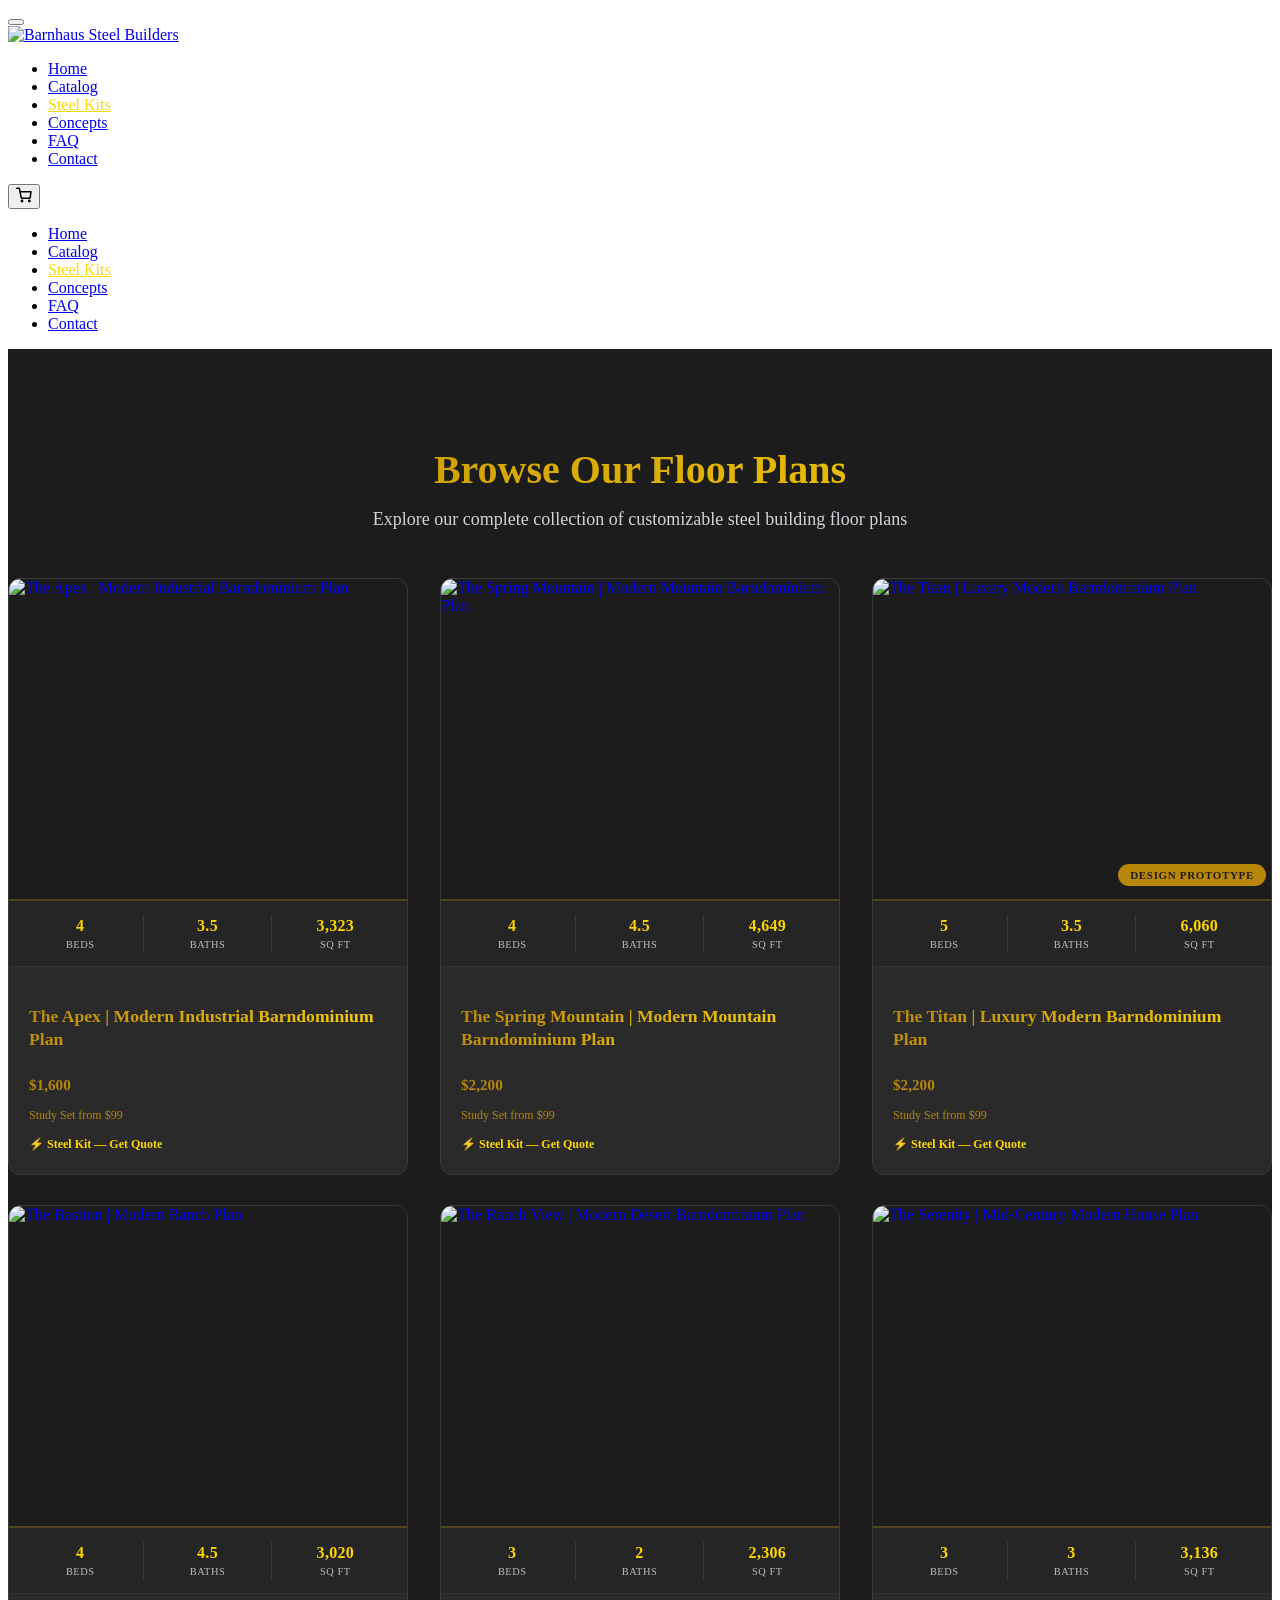
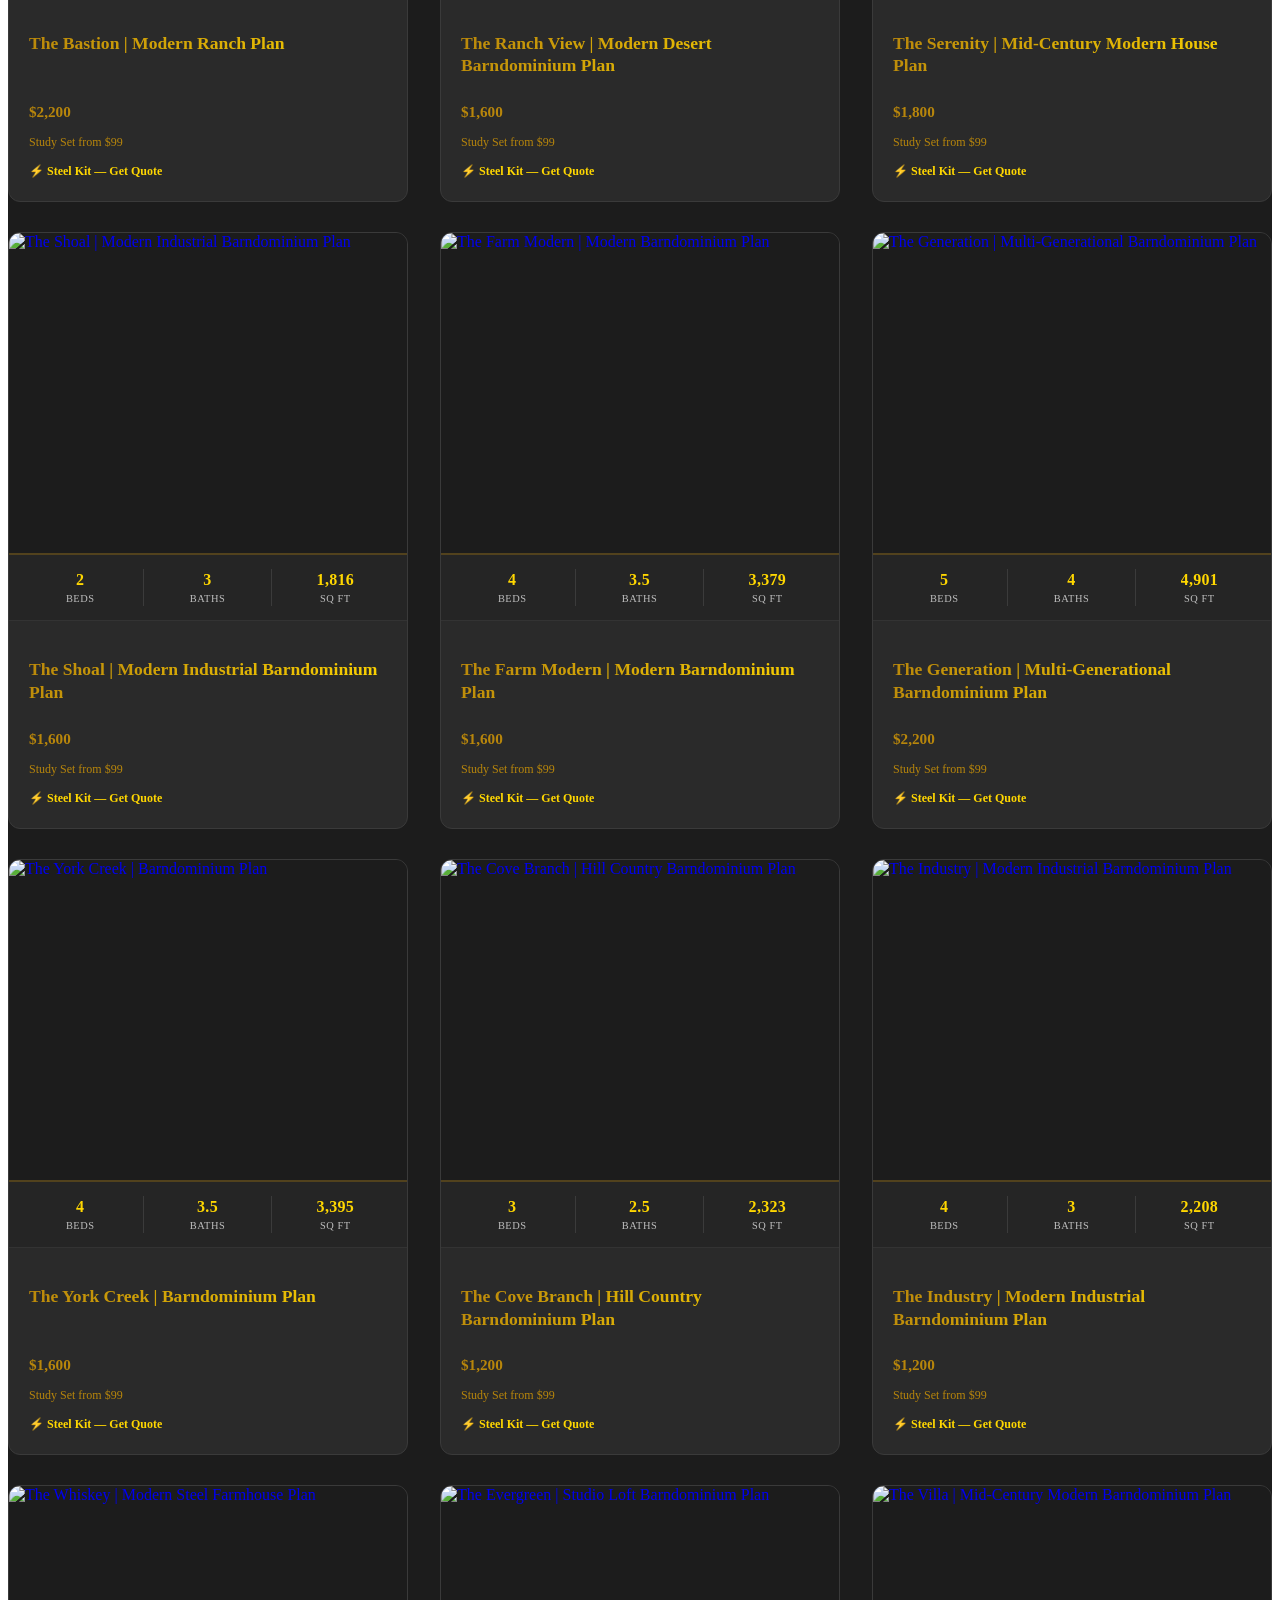
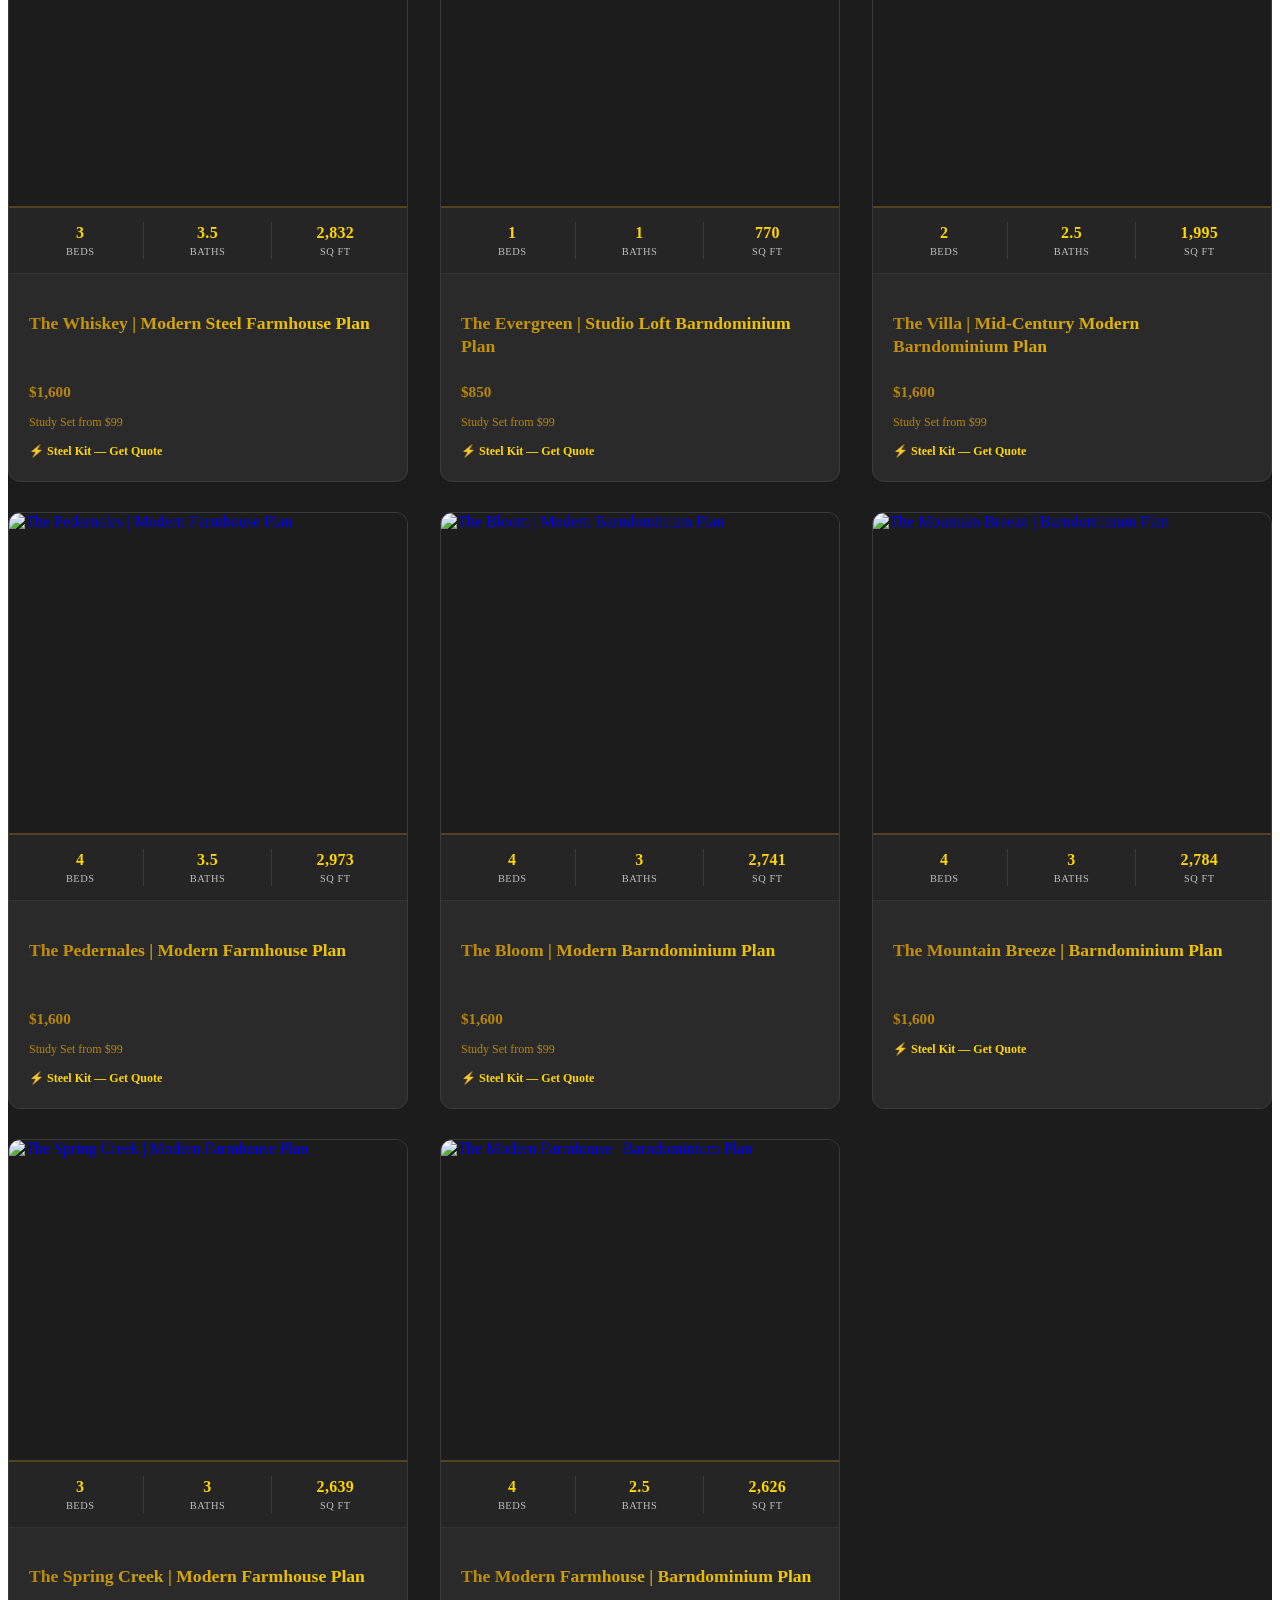
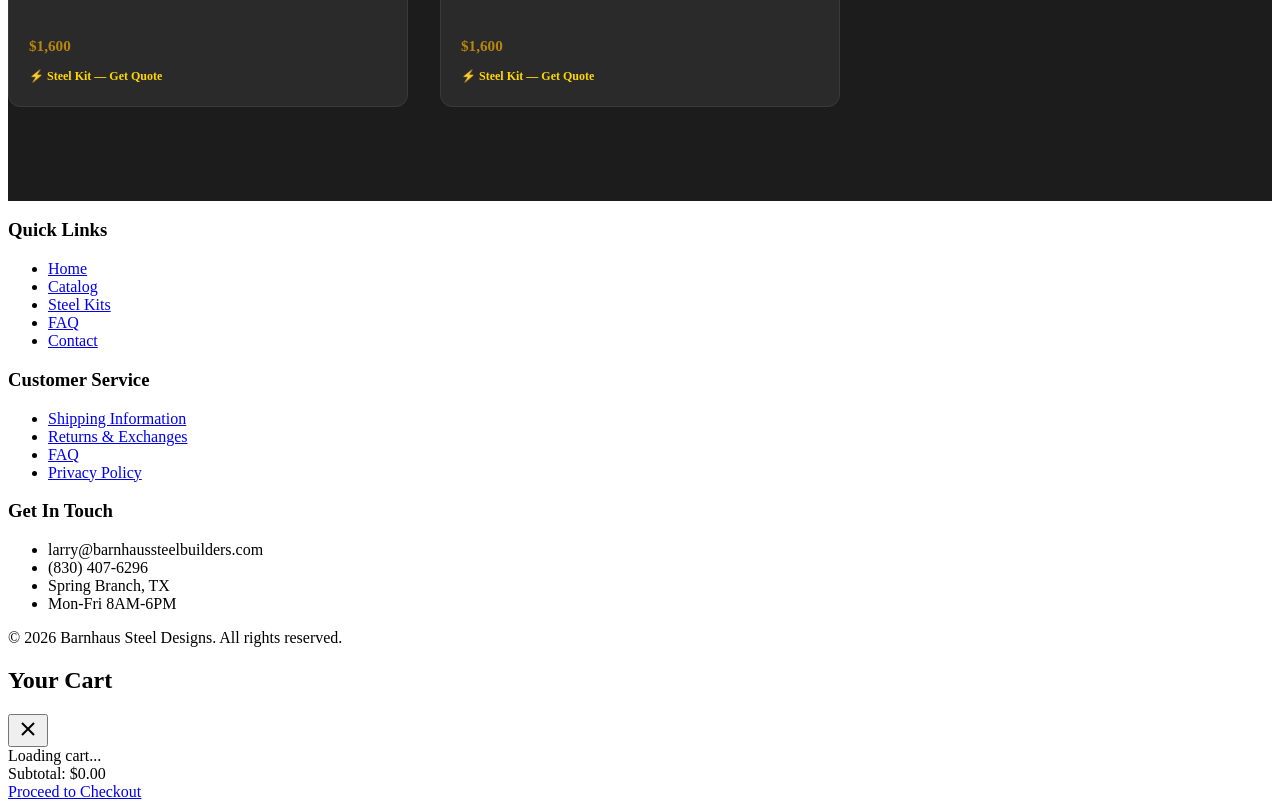
==== commit 62b5a6c9: "Visual audit fixes: footer glue, NEW tag, tofu emoji stripped from kit sections, PLANNING typo" ====
--- a/catalog.html
+++ b/catalog.html
@@ -1288,8 +1288,8 @@
           <h3 class="footer-heading">Quick Links</h3>
           <ul class="footer-links">
             <li><a href="index.html" class="footer-link">Home</a></li>
-            <li><a href="catalog.html" class="footer-link">Catalog</a>
-<a href="steel-kits.html" class="footer-link" style="color:#FFD700;">Steel Kits</a></li>
+            <li><a href="catalog.html" class="footer-link">Catalog</a></li>
+            <li><a href="steel-kits.html" class="footer-link">Steel Kits</a></li>
             <li><a href="https://store.barnhaussteelbuilders.com/pages/faq" class="footer-link">FAQ</a></li>
             <li><a href="https://store.barnhaussteelbuilders.com/pages/contact" class="footer-link">Contact</a></li>
           </ul>
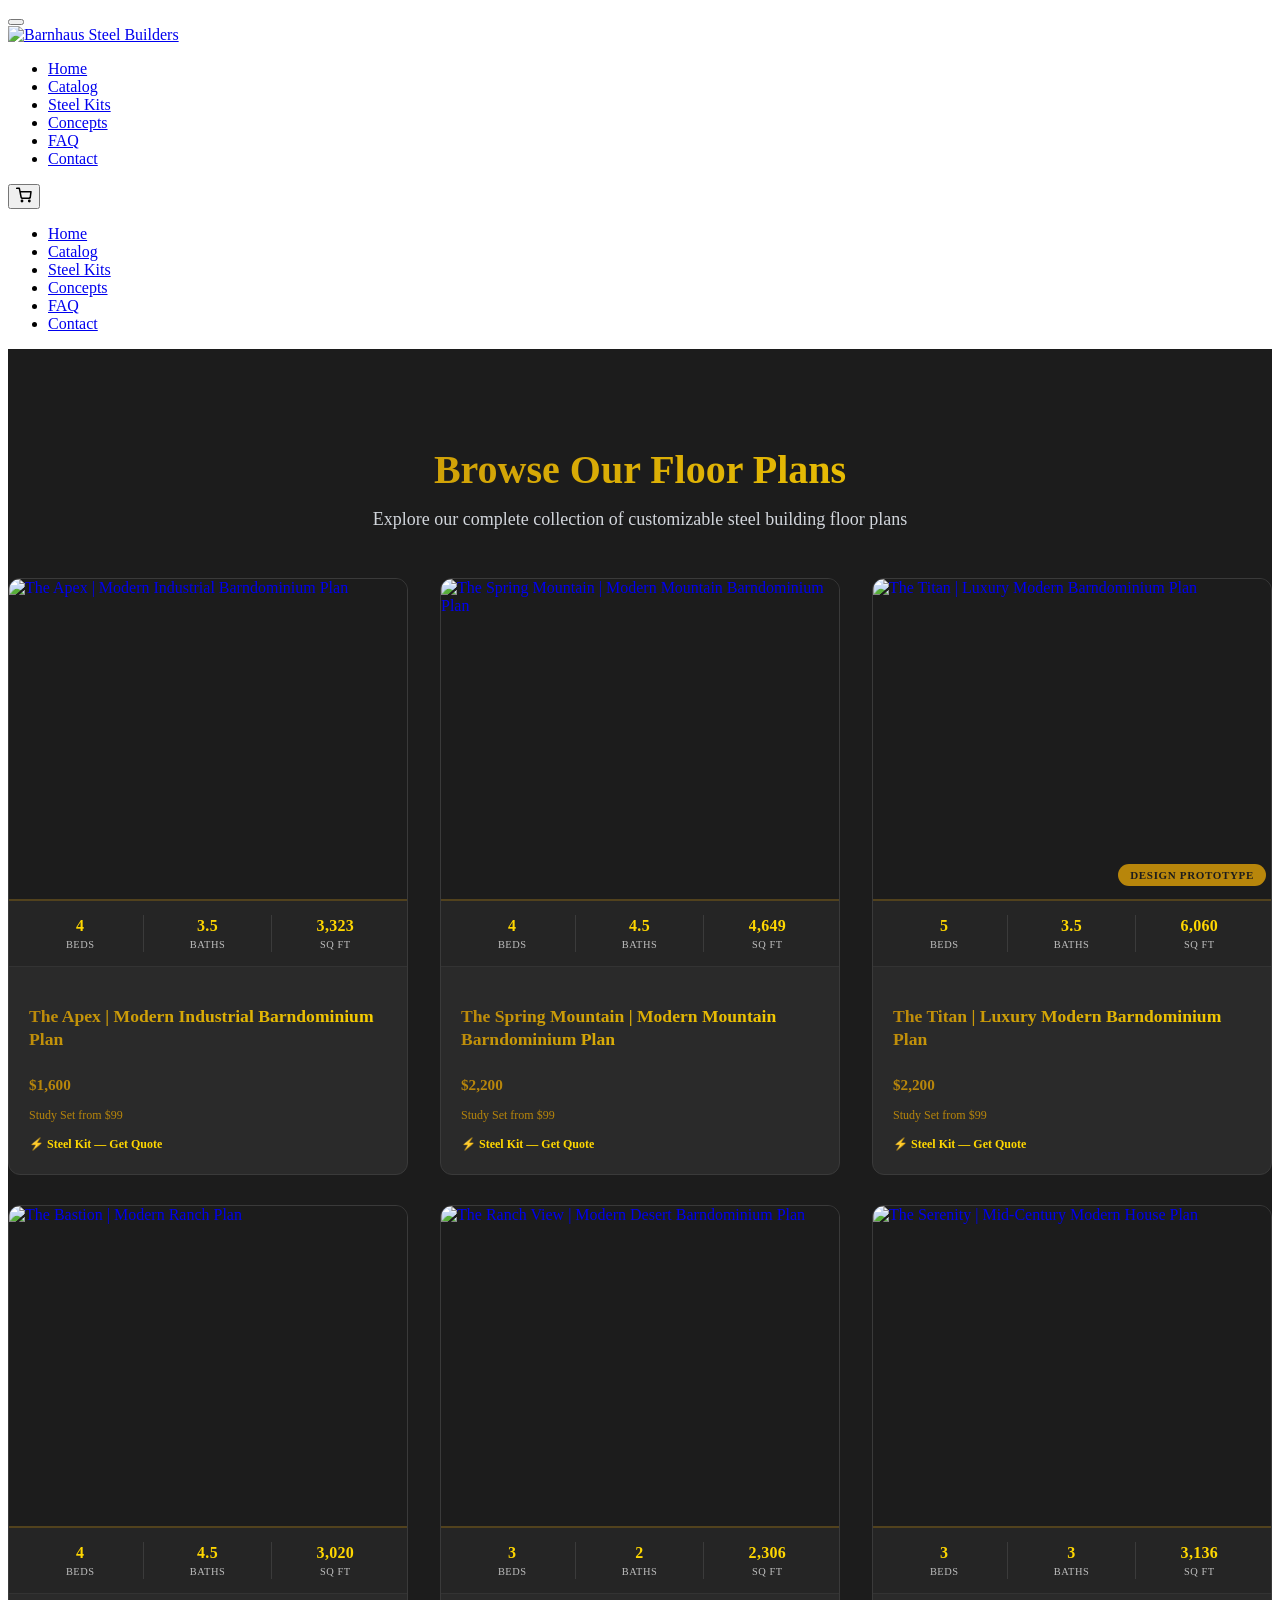
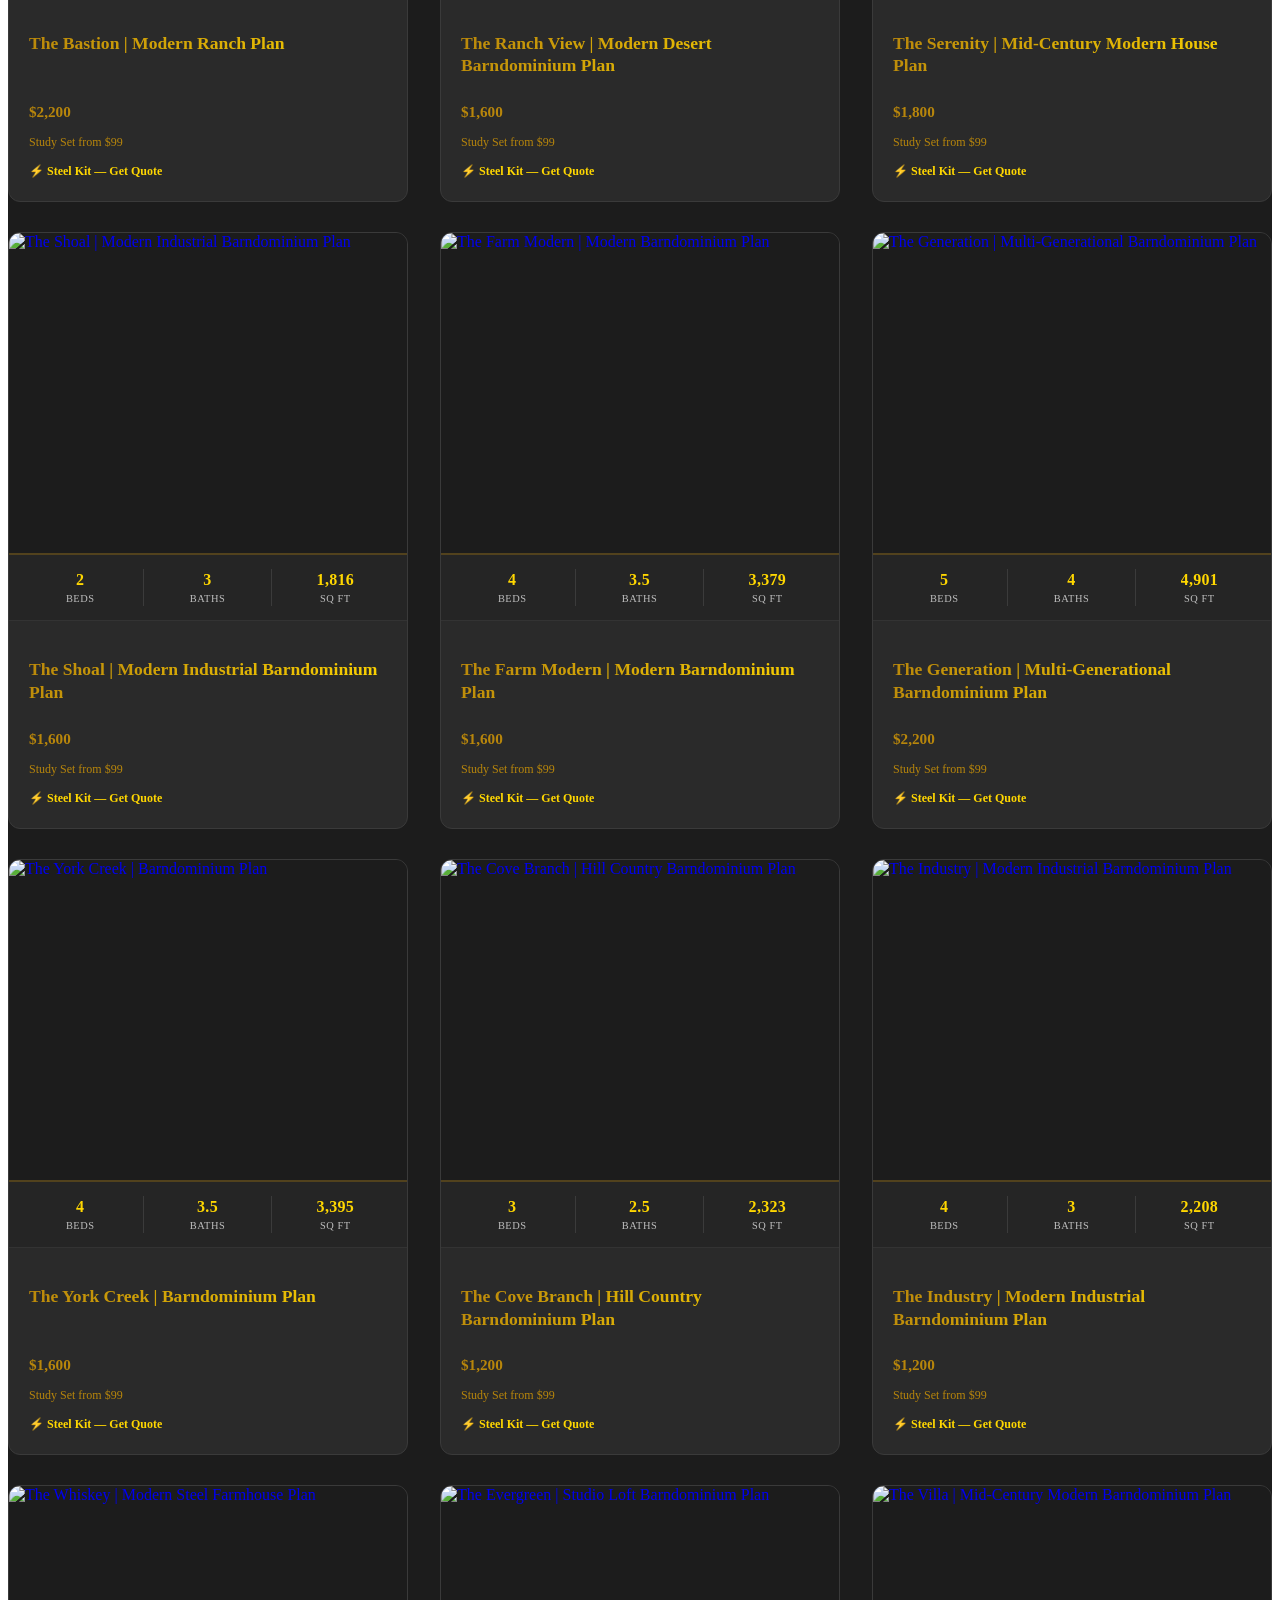
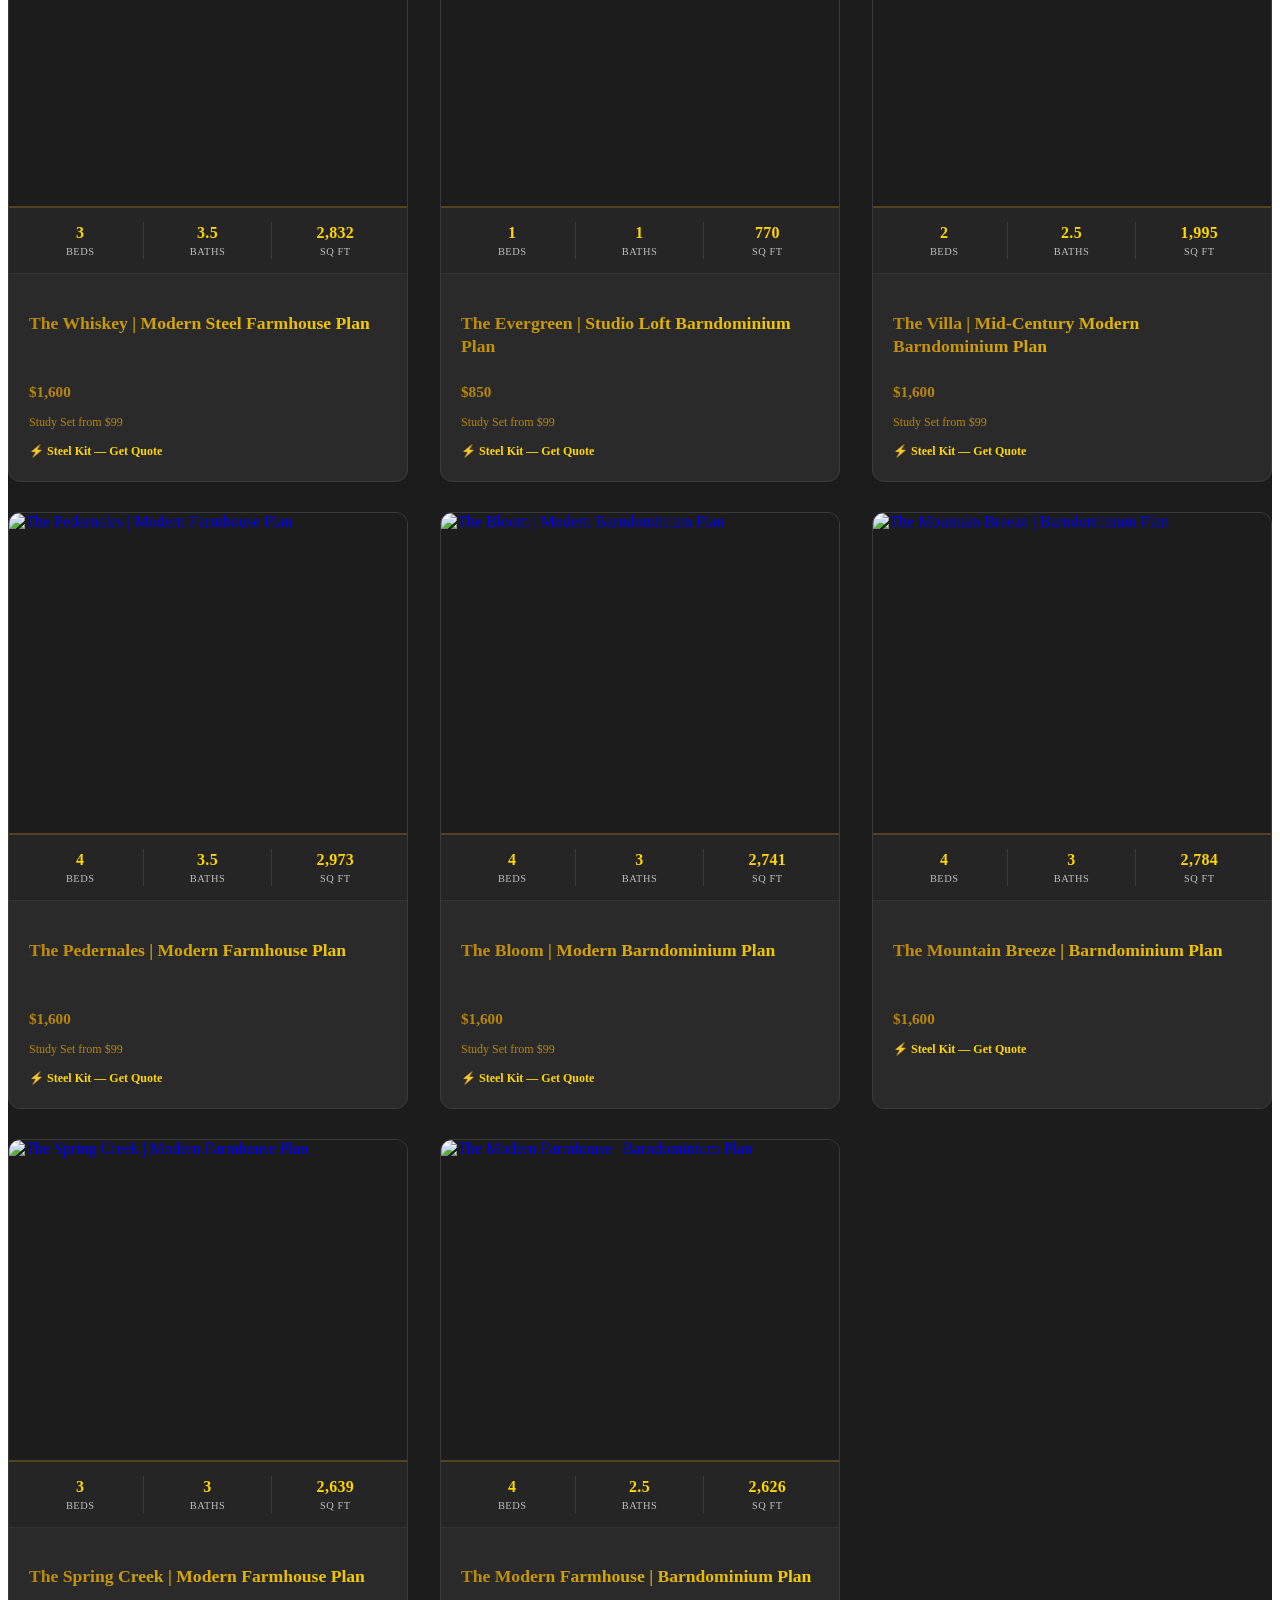
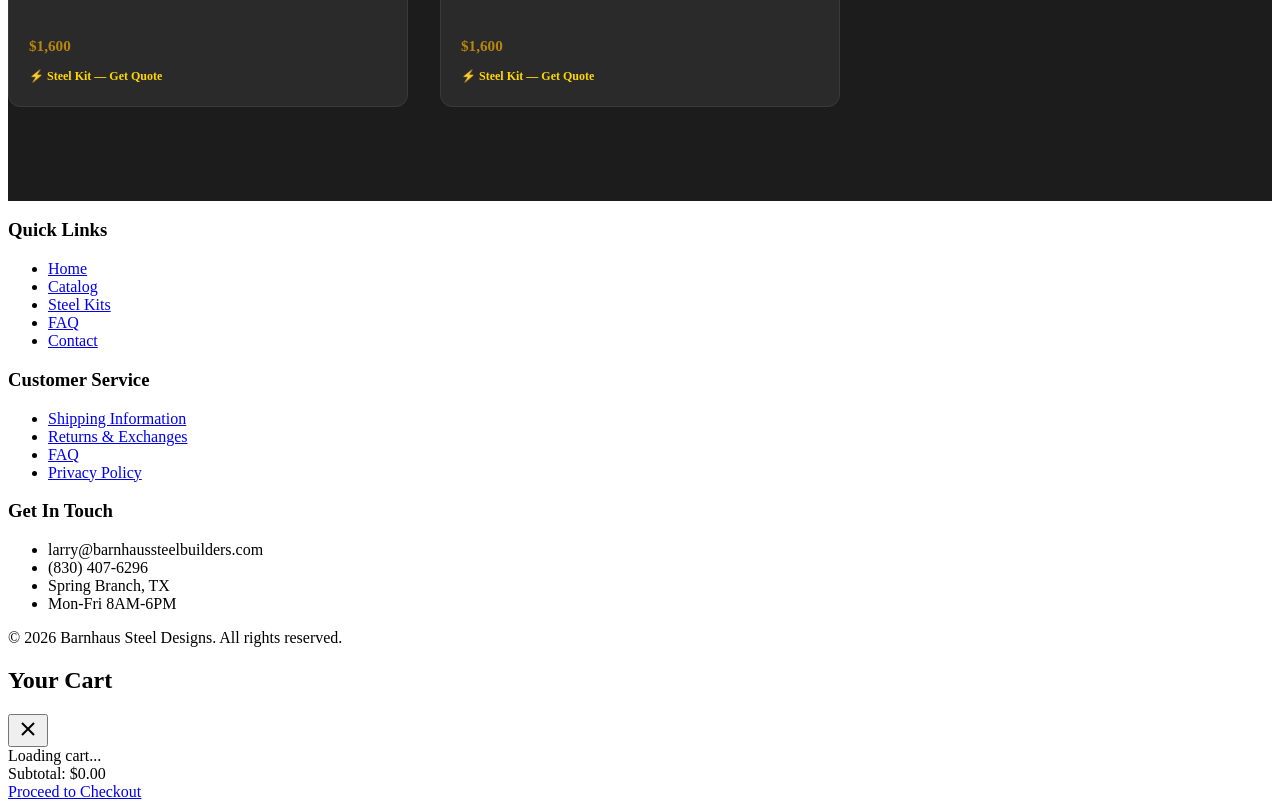
==== commit 105641a7: "Nav: Steel Kits gold only on kit pages (active-state), normal elsewhere" ====
--- a/catalog.html
+++ b/catalog.html
@@ -468,7 +468,7 @@
         <ul class="nav-list">
           <li class="nav-item"><a href="index.html" class="nav-link">Home</a></li>
           <li class="nav-item"><a href="catalog.html" class="nav-link">Catalog</a></li>
-          <li class="nav-item"><a href="steel-kits.html" class="nav-link" style="color:#FFD700;">Steel Kits</a></li>
+          <li class="nav-item"><a href="steel-kits.html" class="nav-link">Steel Kits</a></li>
           <li class="nav-item"><a href="https://store.barnhaussteelbuilders.com/pages/vote-on-concepts" class="nav-link">Concepts</a></li>
           <li class="nav-item"><a href="https://store.barnhaussteelbuilders.com/pages/faq" class="nav-link">FAQ</a></li>
           <li class="nav-item"><a href="https://store.barnhaussteelbuilders.com/pages/contact" class="nav-link">Contact</a></li>
@@ -490,7 +490,7 @@
       <ul class="mobile-nav-list">
         <li class="mobile-nav-item"><a href="index.html" class="mobile-nav-link">Home</a></li>
         <li class="mobile-nav-item"><a href="catalog.html" class="mobile-nav-link">Catalog</a></li>
-        <li class="mobile-nav-item"><a href="steel-kits.html" class="mobile-nav-link" style="color:#FFD700">Steel Kits </a></li>
+        <li class="mobile-nav-item"><a href="steel-kits.html" class="mobile-nav-link">Steel Kits</a></li>
         <li class="mobile-nav-item"><a href="https://store.barnhaussteelbuilders.com/pages/vote-on-concepts" class="mobile-nav-link">Concepts</a></li>
         <li class="mobile-nav-item"><a href="https://store.barnhaussteelbuilders.com/pages/faq" class="mobile-nav-link">FAQ</a></li>
         <li class="mobile-nav-item"><a href="https://store.barnhaussteelbuilders.com/pages/contact" class="mobile-nav-link">Contact</a></li>
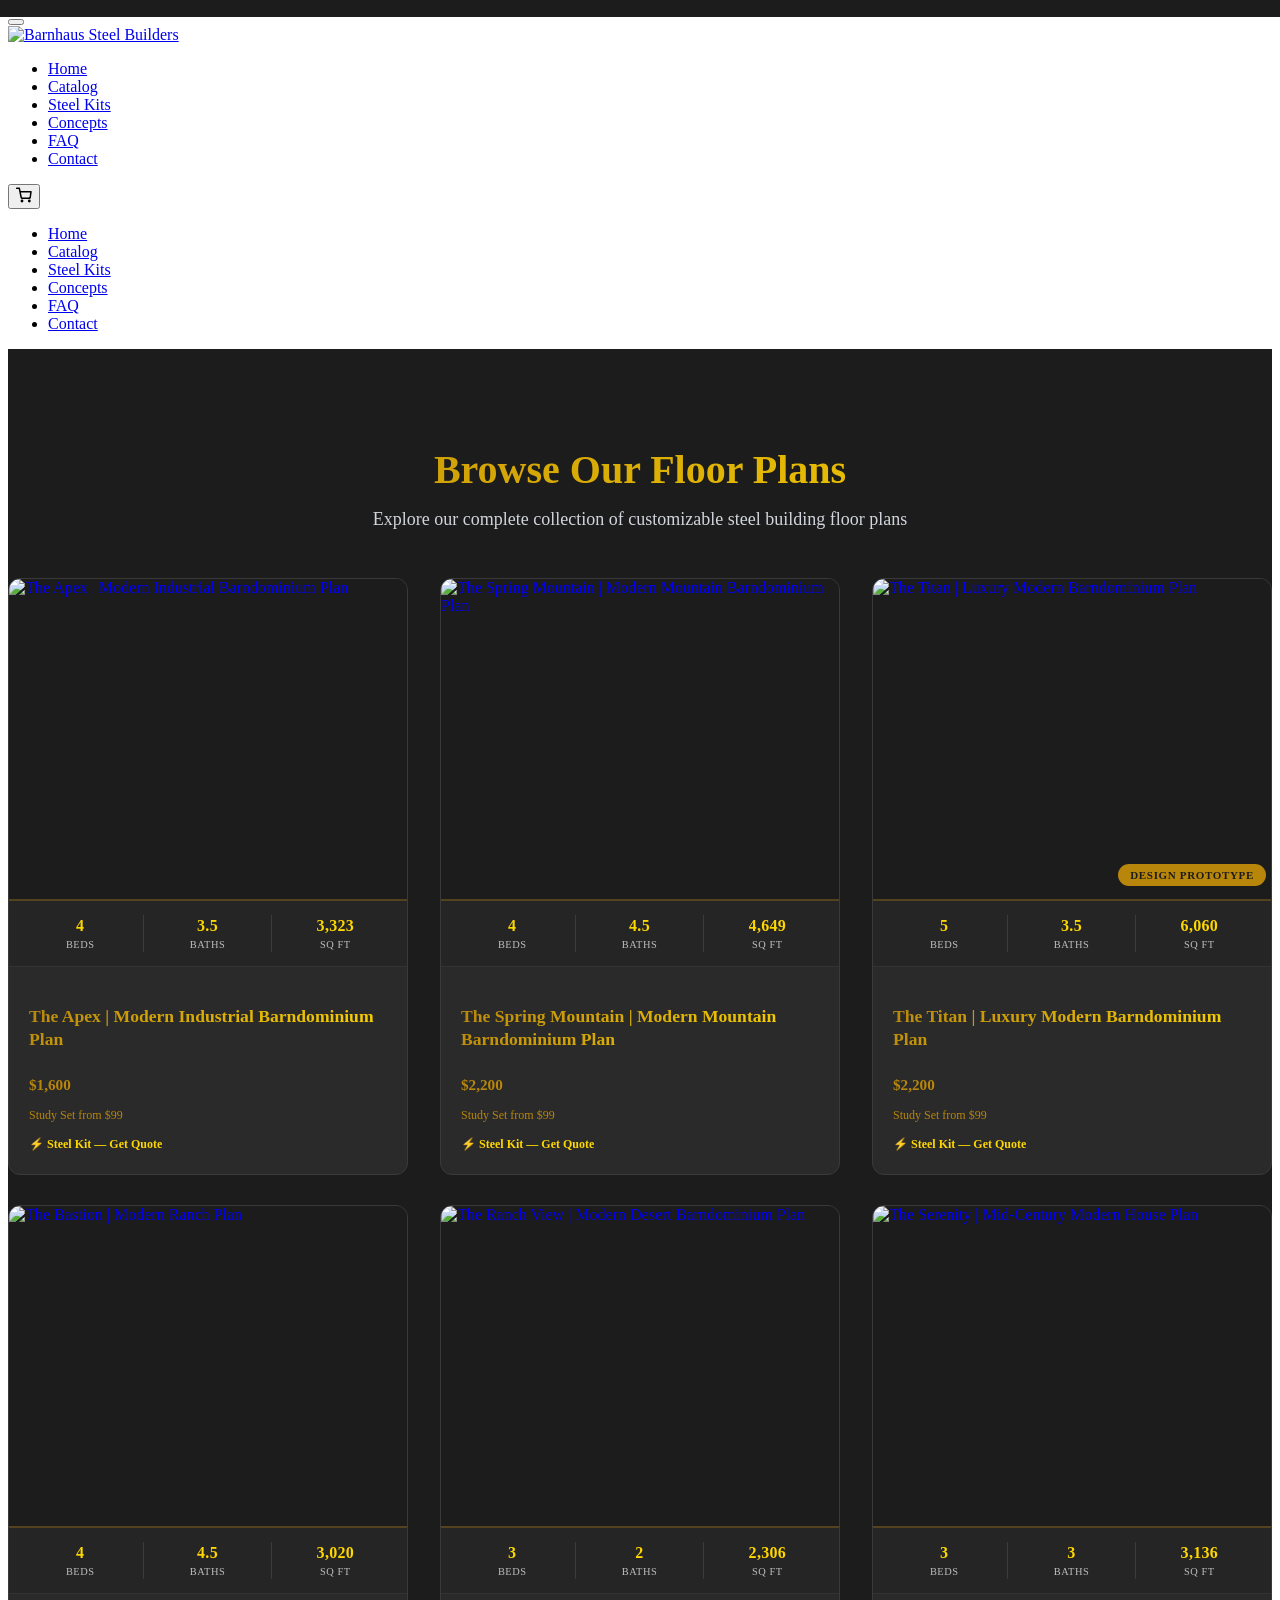
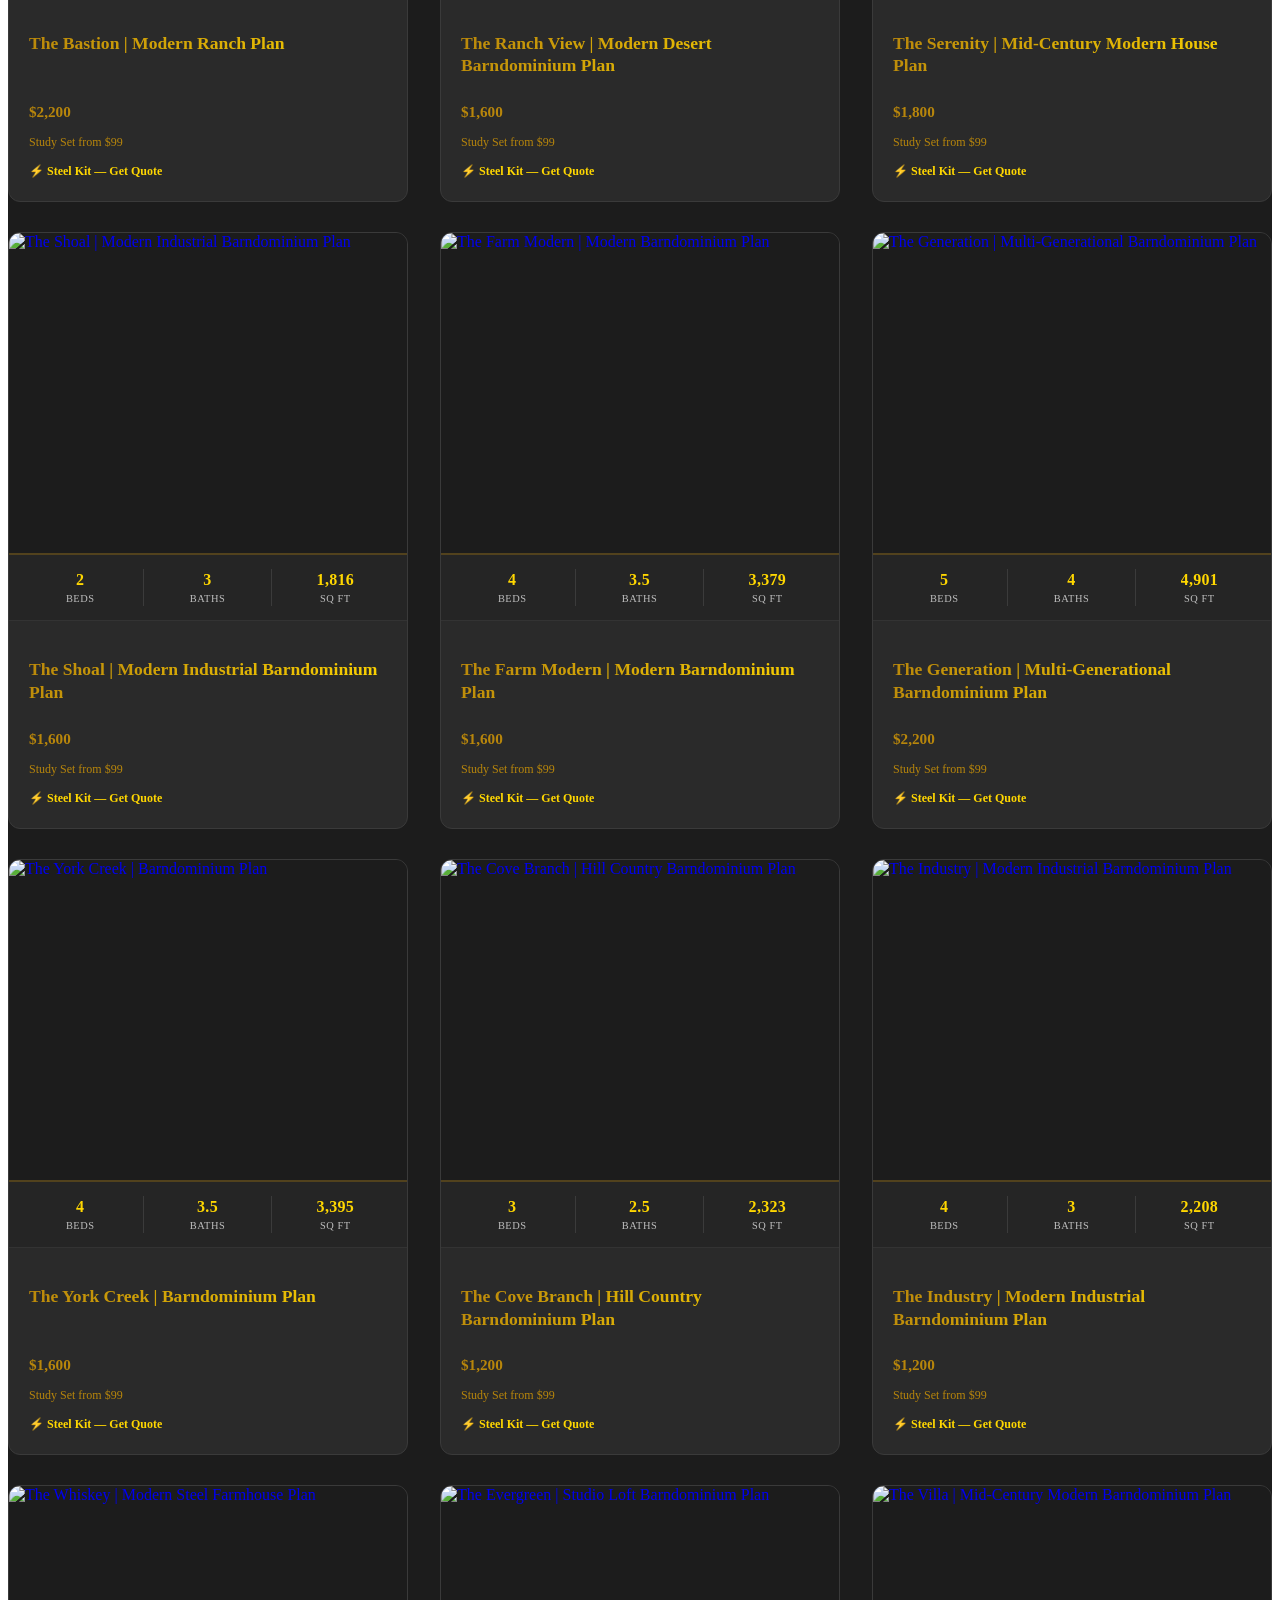
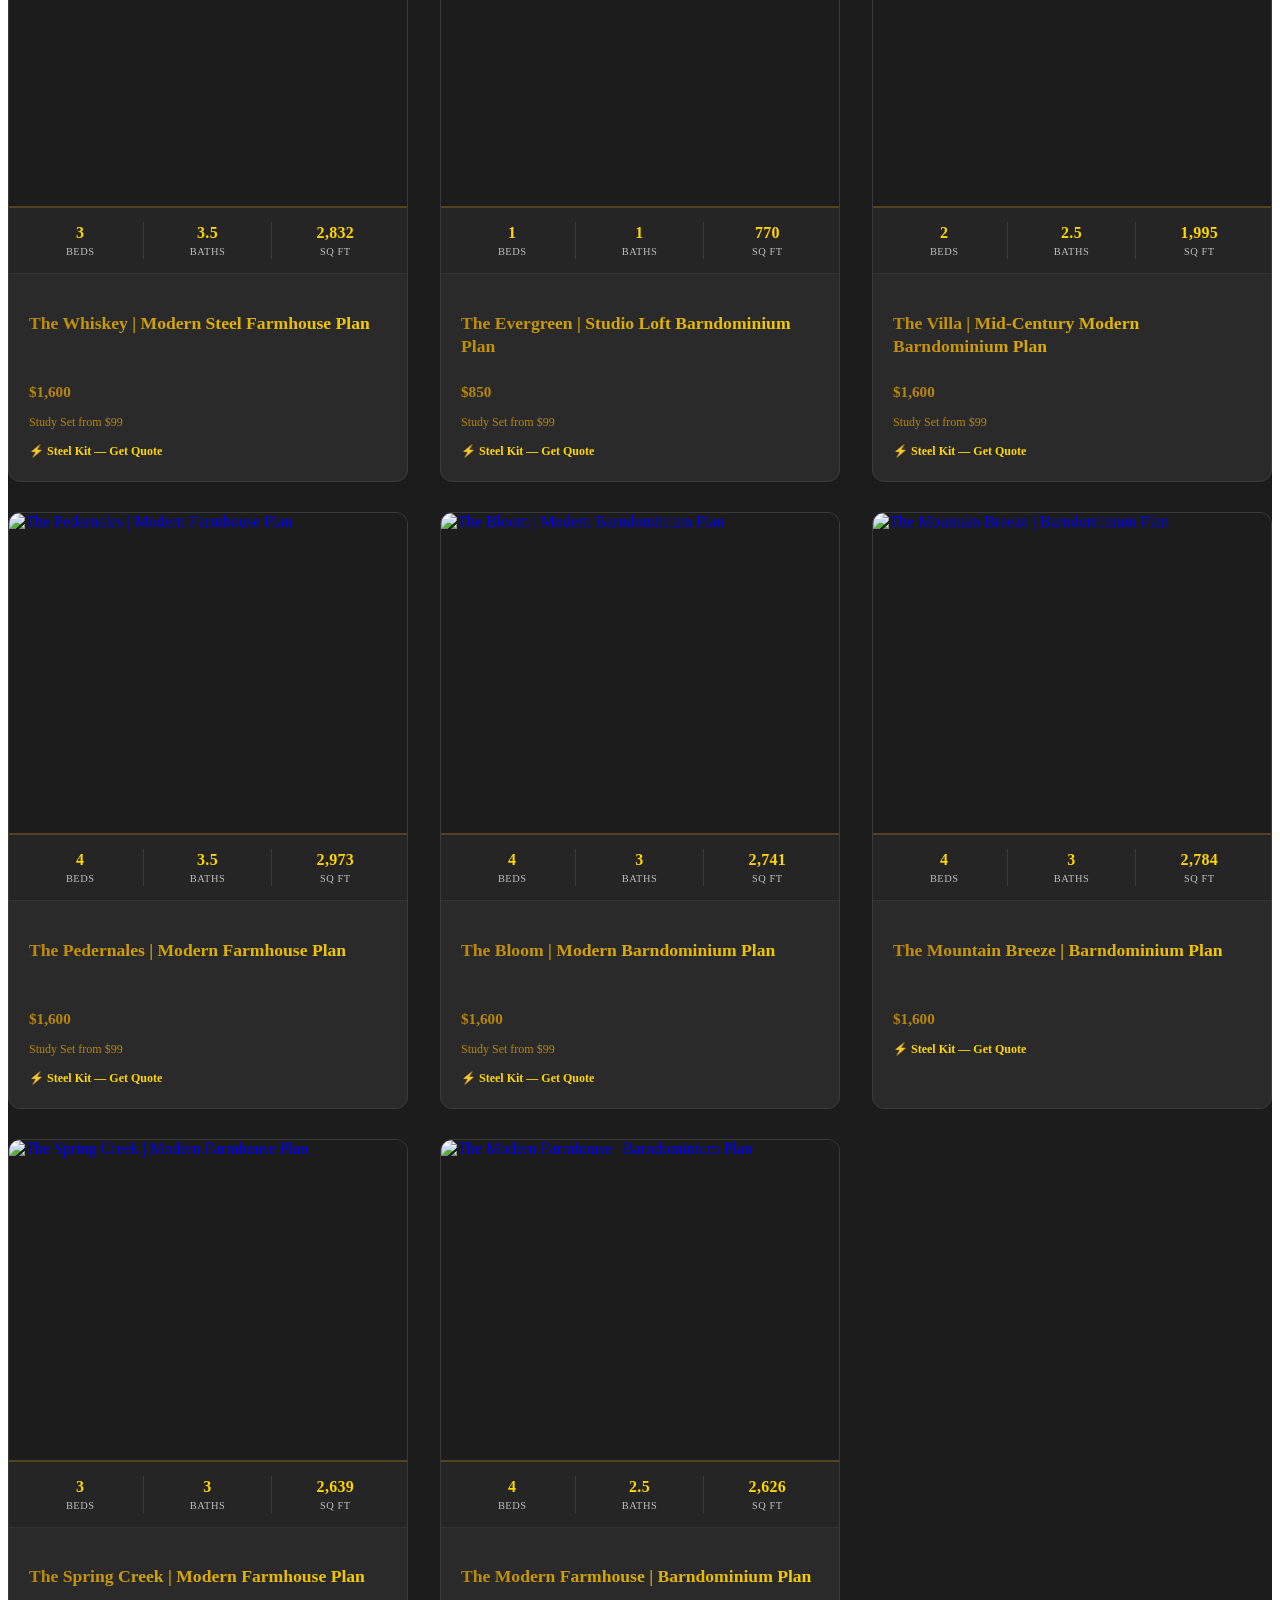
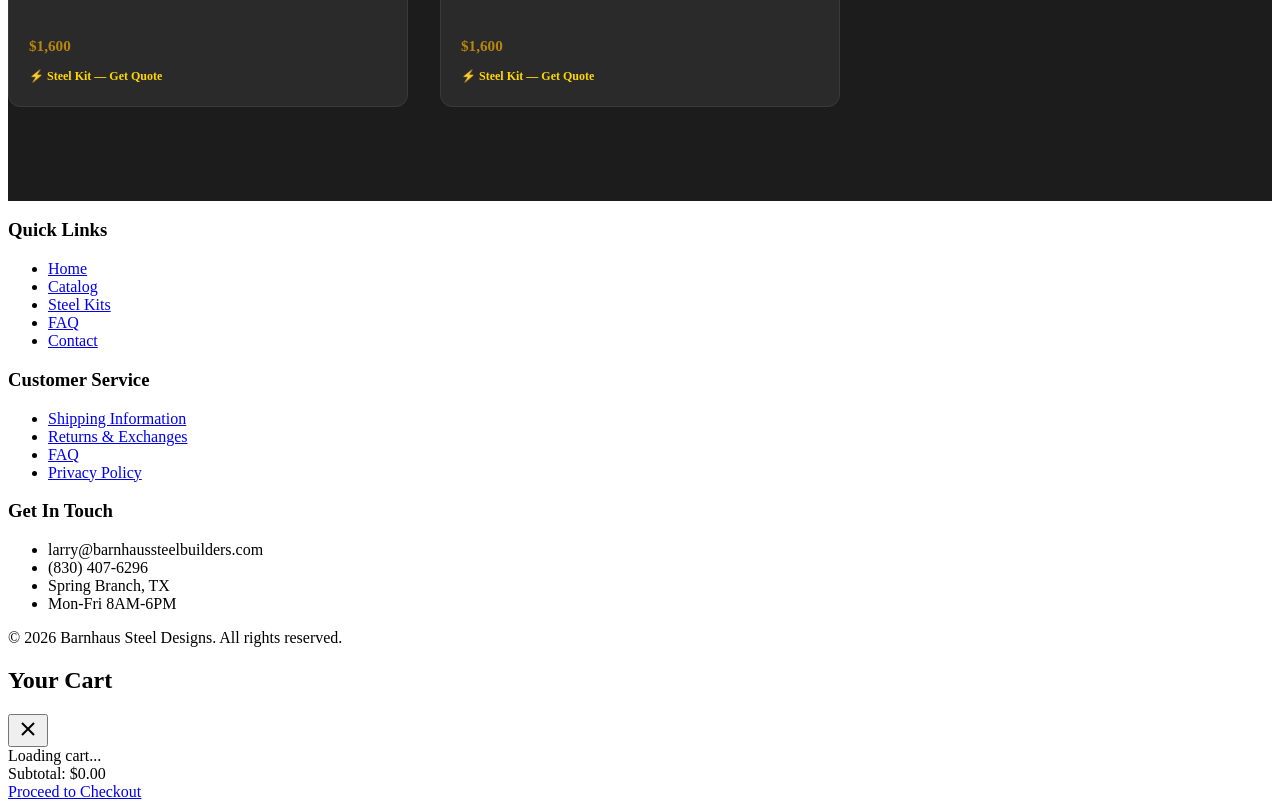
==== commit 1f8a1c03: "Fix sliced text behind floating nav: solid mask strip over top gap" ====
--- a/catalog.html
+++ b/catalog.html
@@ -439,6 +439,7 @@
 .kitcta{text-align:center;margin:44px 0 10px}
 @media(max-width:900px){.kitsteps{grid-template-columns:1fr}.kitpage-hero h1{font-size:1.9rem}}
 </style>
+<style>/* mask page content scrolling behind the floating nav gap */body::before{content:"";position:fixed;top:0;left:0;right:0;height:17px;background:#1C1C1C;z-index:999}</style>
 </head>
 
 <body class="template-page">
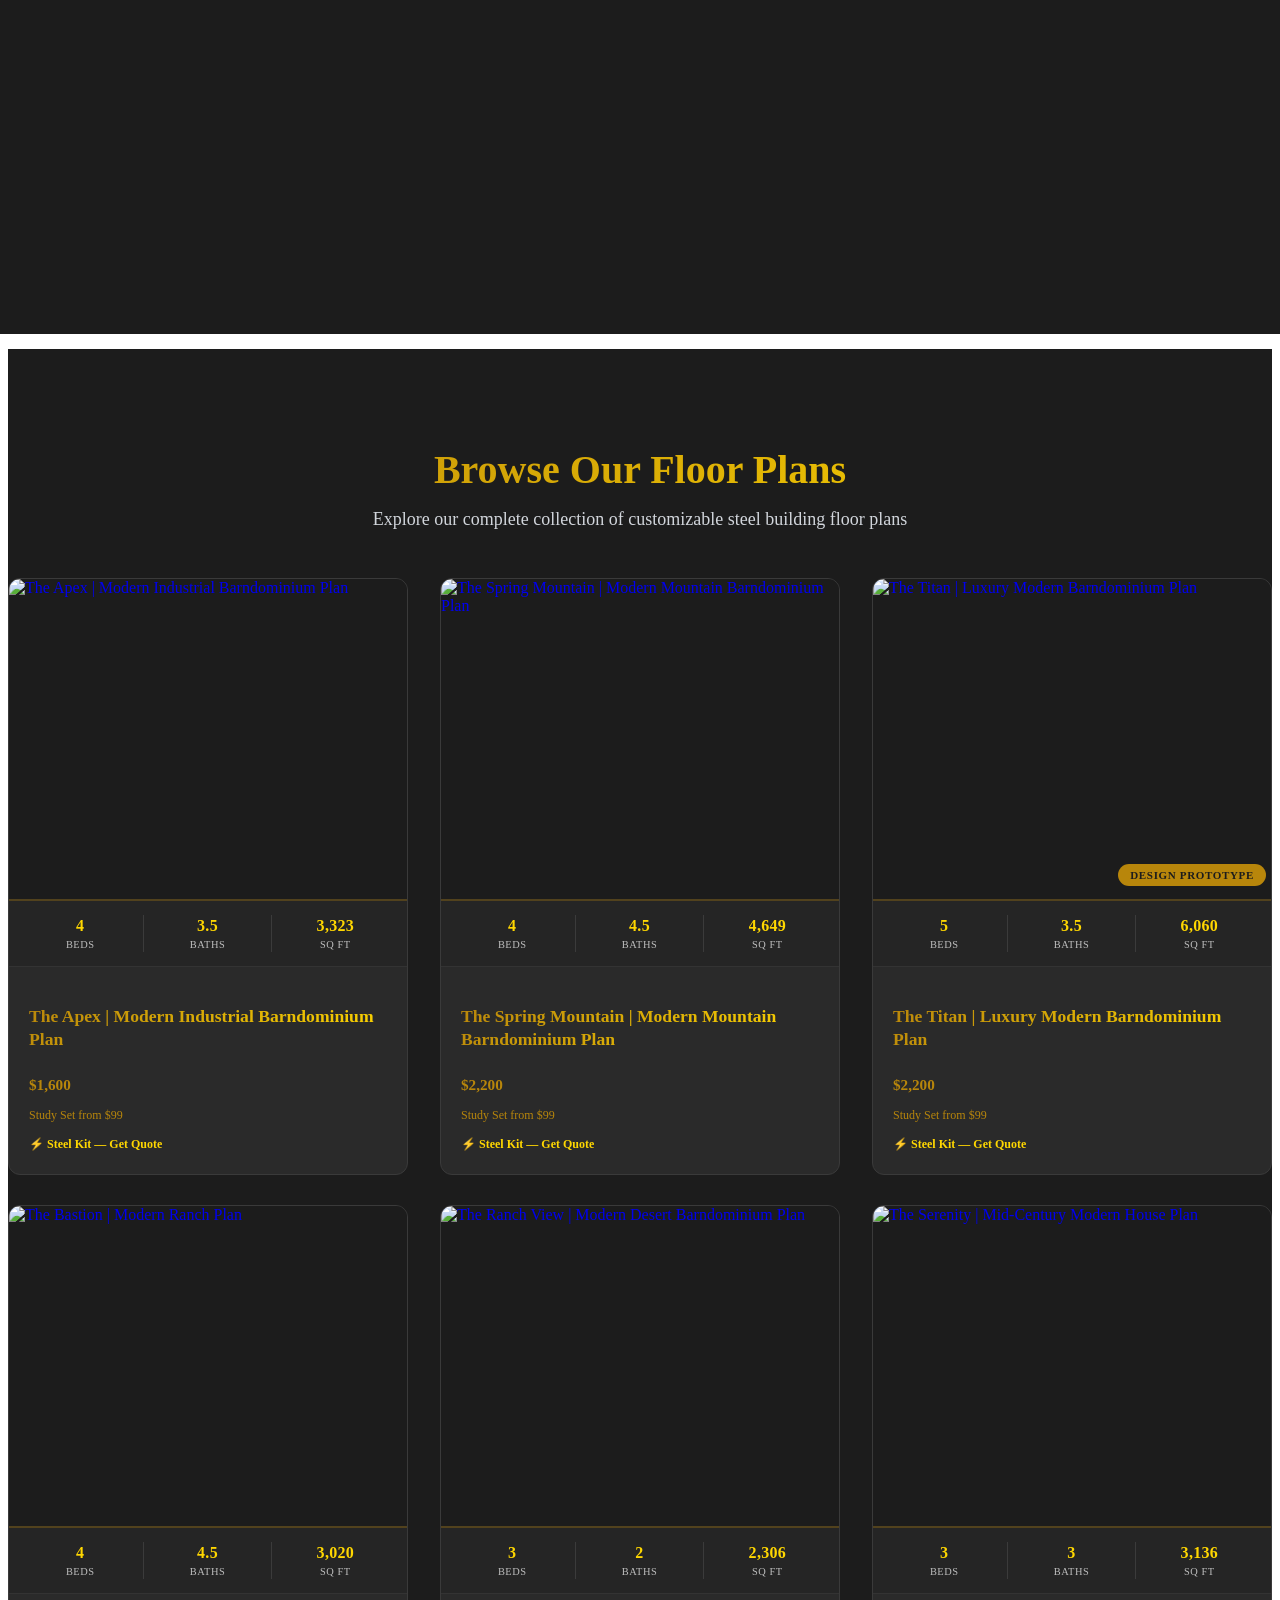
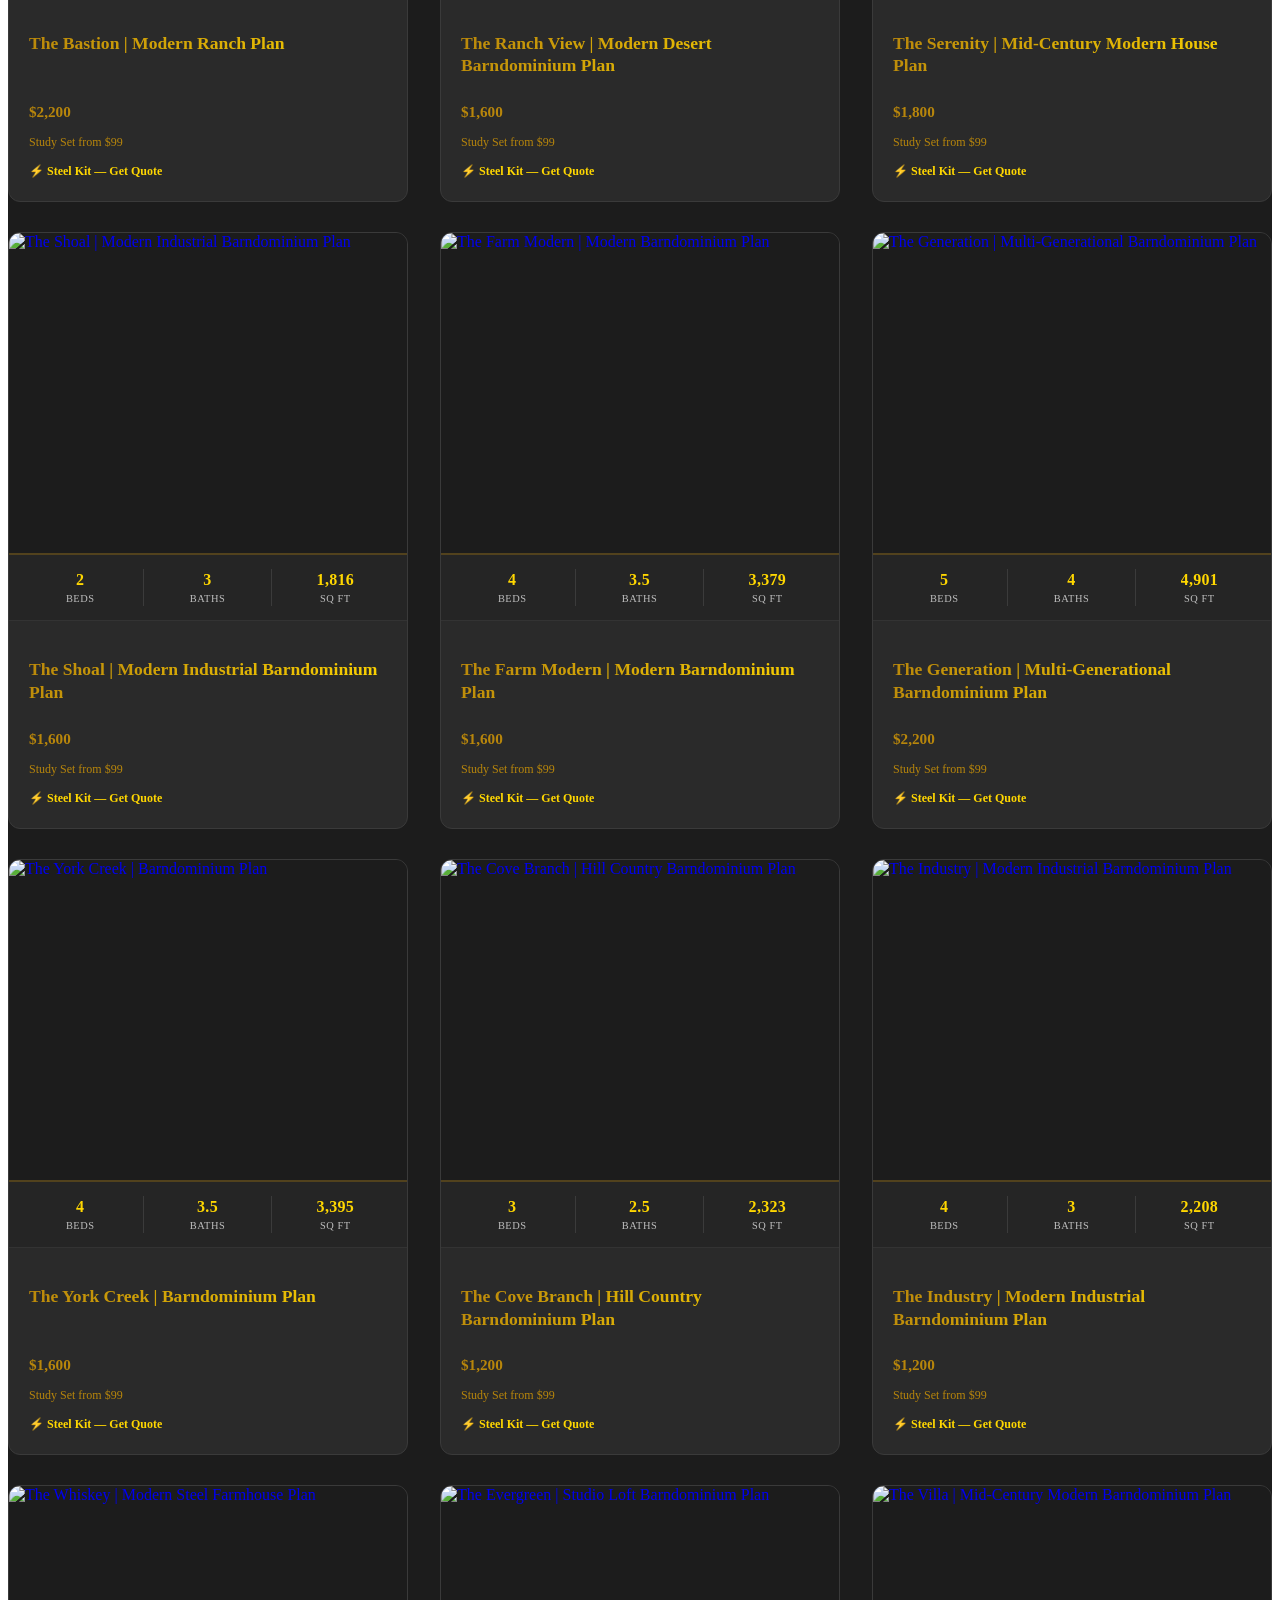
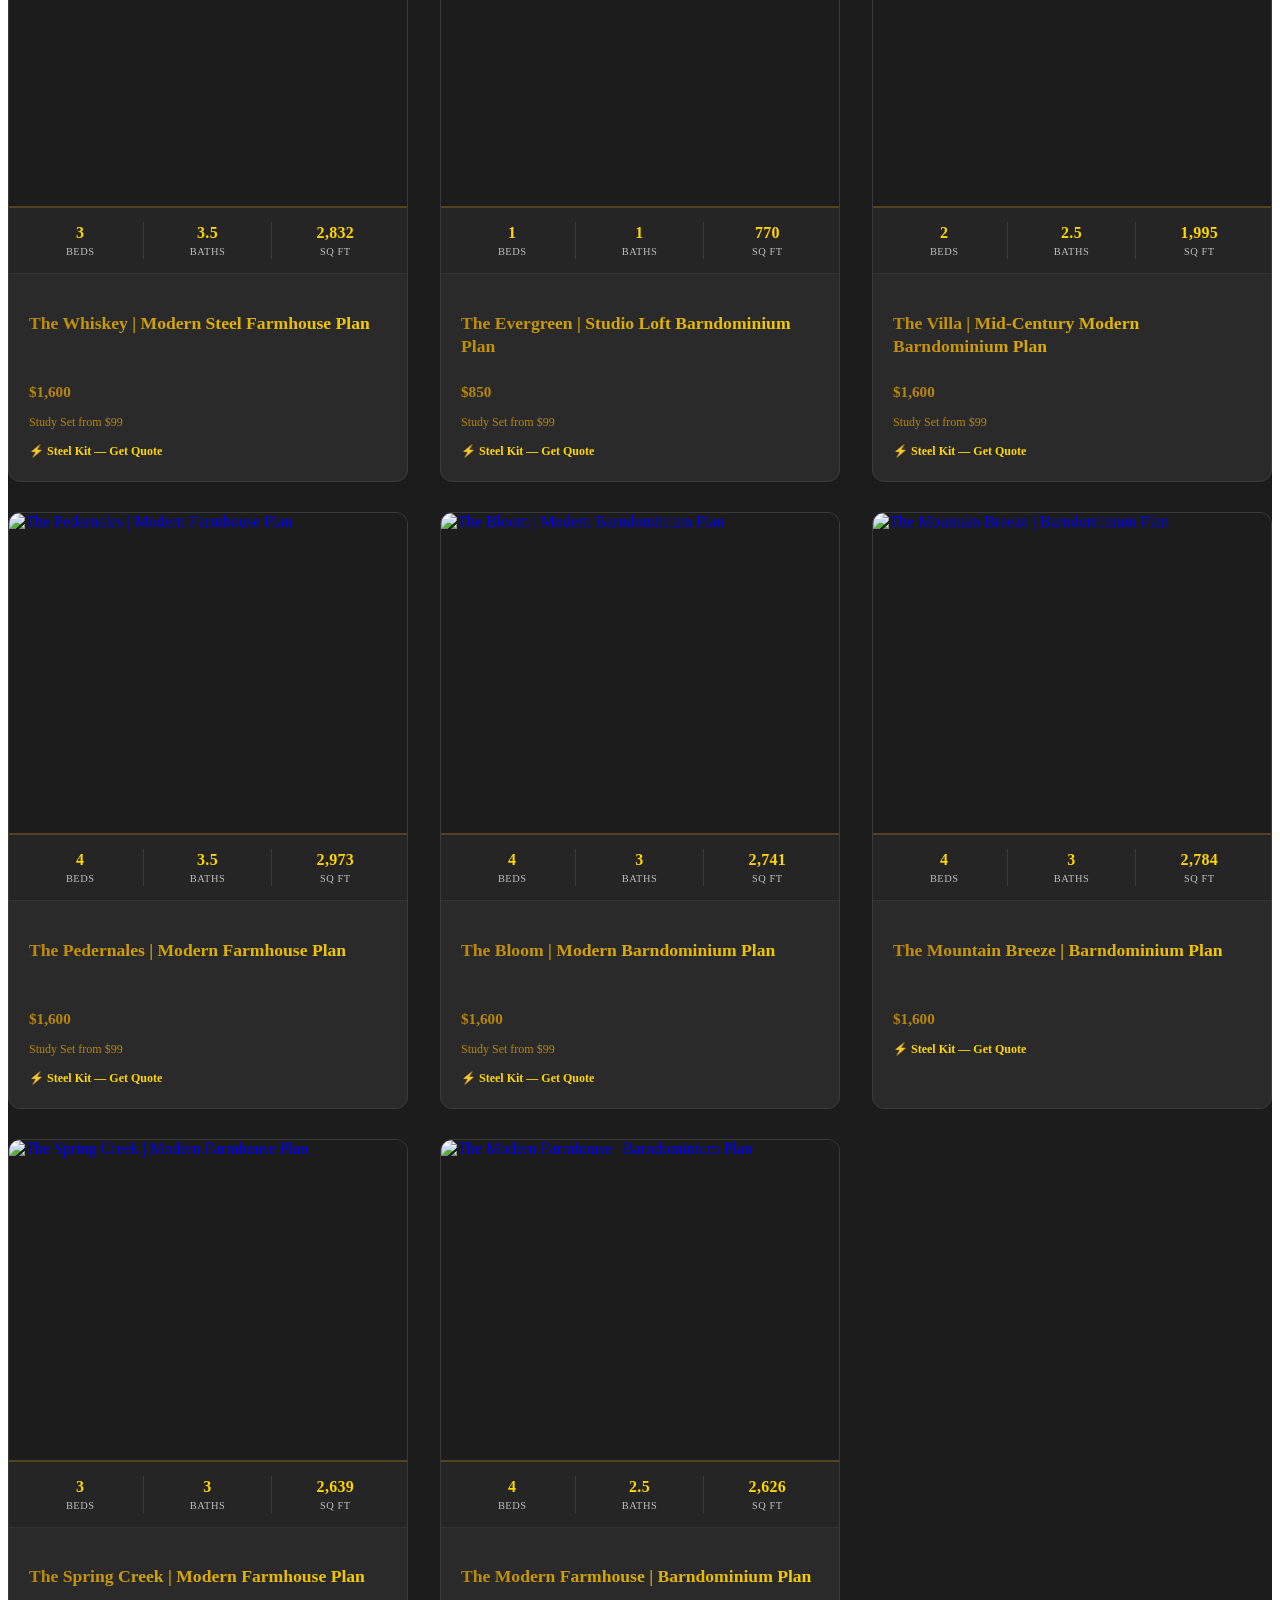
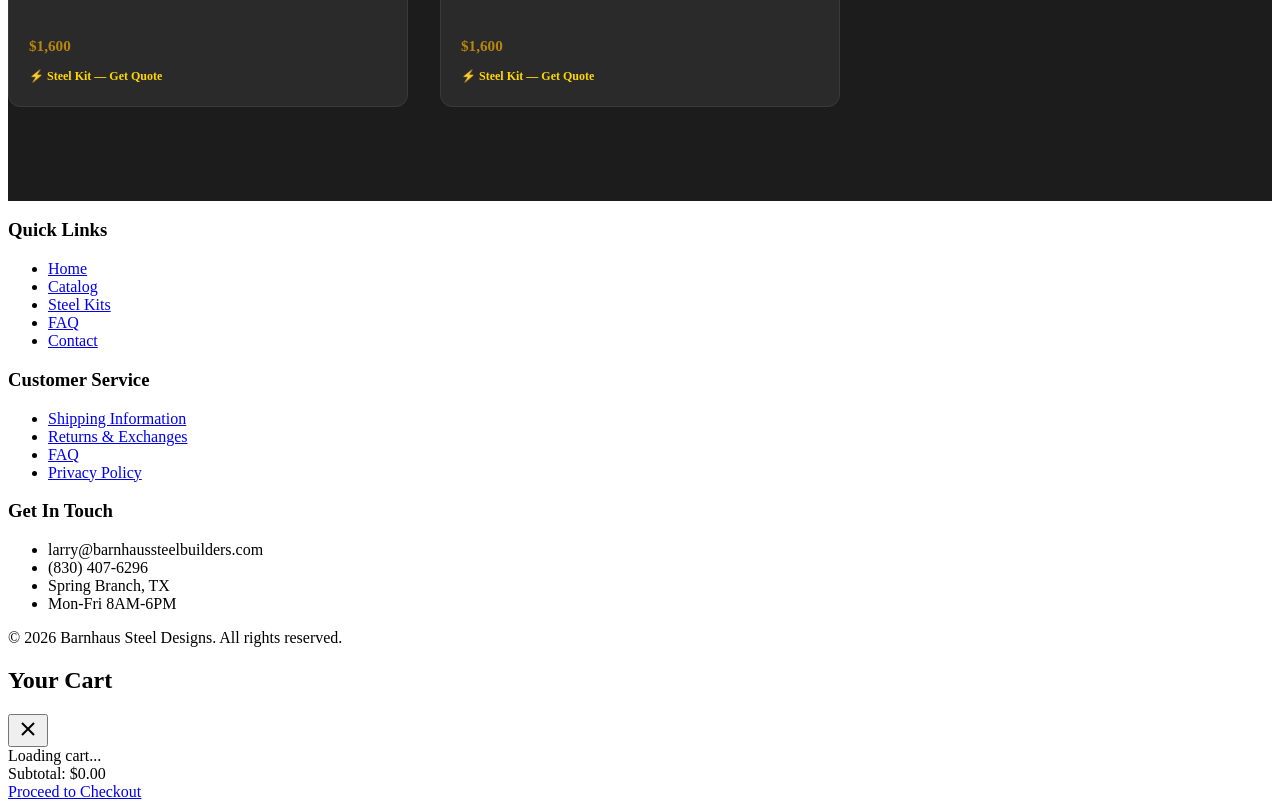
==== commit f5360582: "Nav mask v2: full band behind floating pill, auto-sized to header bottom at all breakpoints" ====
--- a/catalog.html
+++ b/catalog.html
@@ -439,7 +439,7 @@
 .kitcta{text-align:center;margin:44px 0 10px}
 @media(max-width:900px){.kitsteps{grid-template-columns:1fr}.kitpage-hero h1{font-size:1.9rem}}
 </style>
-<style>/* mask page content scrolling behind the floating nav gap */body::before{content:"";position:fixed;top:0;left:0;right:0;height:17px;background:#1C1C1C;z-index:999}</style>
+<style>/* mask page content scrolling behind the floating nav band */body::before{content:"";position:fixed;top:0;left:0;right:0;height:var(--navmask,93px);background:#1C1C1C;z-index:999;pointer-events:none}</style>
 </head>
 
 <body class="template-page">
@@ -1514,6 +1514,7 @@
     });
   </script>
 <script src="https://cdn.shopify.com/storefront/standard-actions.js" type="module" data-source-attribution="shopify.standard_actions"></script>
-<div class="proto-badge">DESIGN PROTOTYPE</div></body>
+<div class="proto-badge">DESIGN PROTOTYPE</div><script>(function(){function m(){var h=document.getElementById('site-header');if(h){document.documentElement.style.setProperty('--navmask',Math.ceil(h.getBoundingClientRect().bottom+1)+'px');}}window.addEventListener('resize',m);window.addEventListener('load',m);document.addEventListener('DOMContentLoaded',m);m();})();</script>
+</body>
 </html>
 
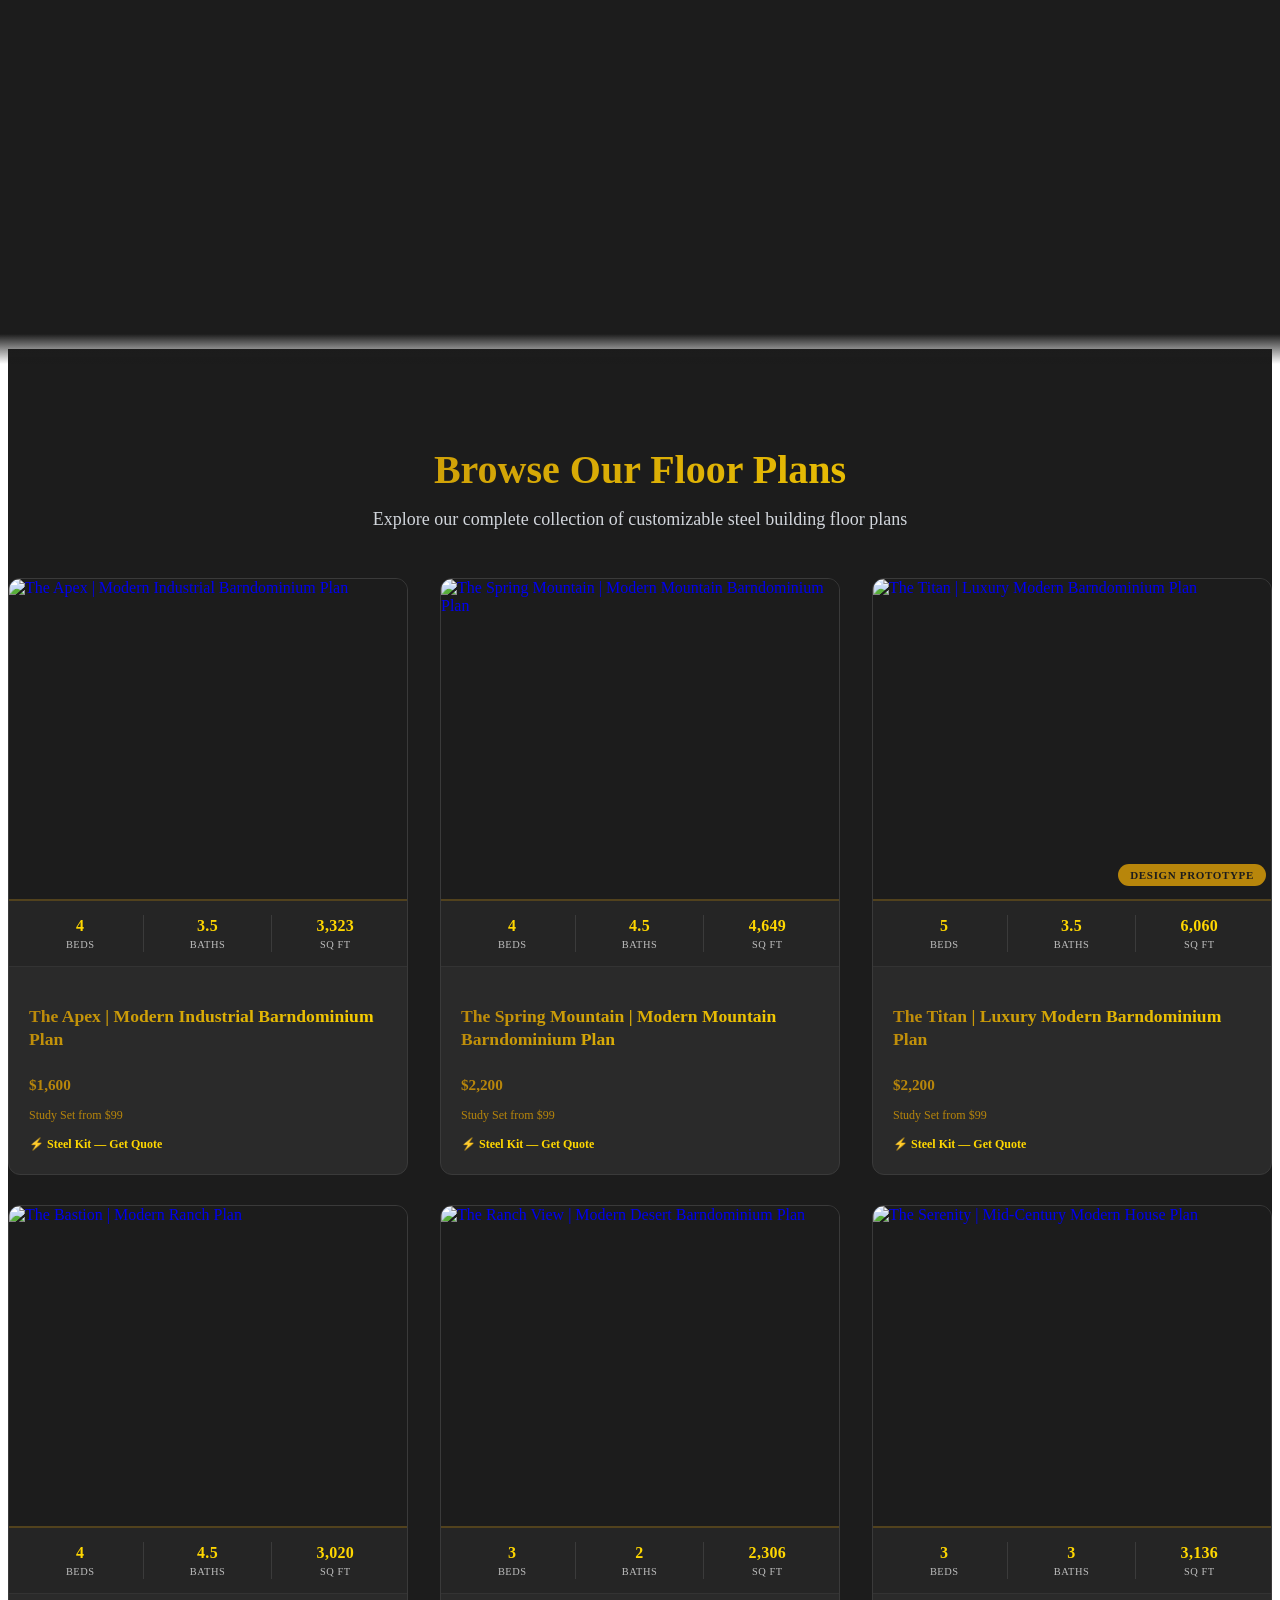
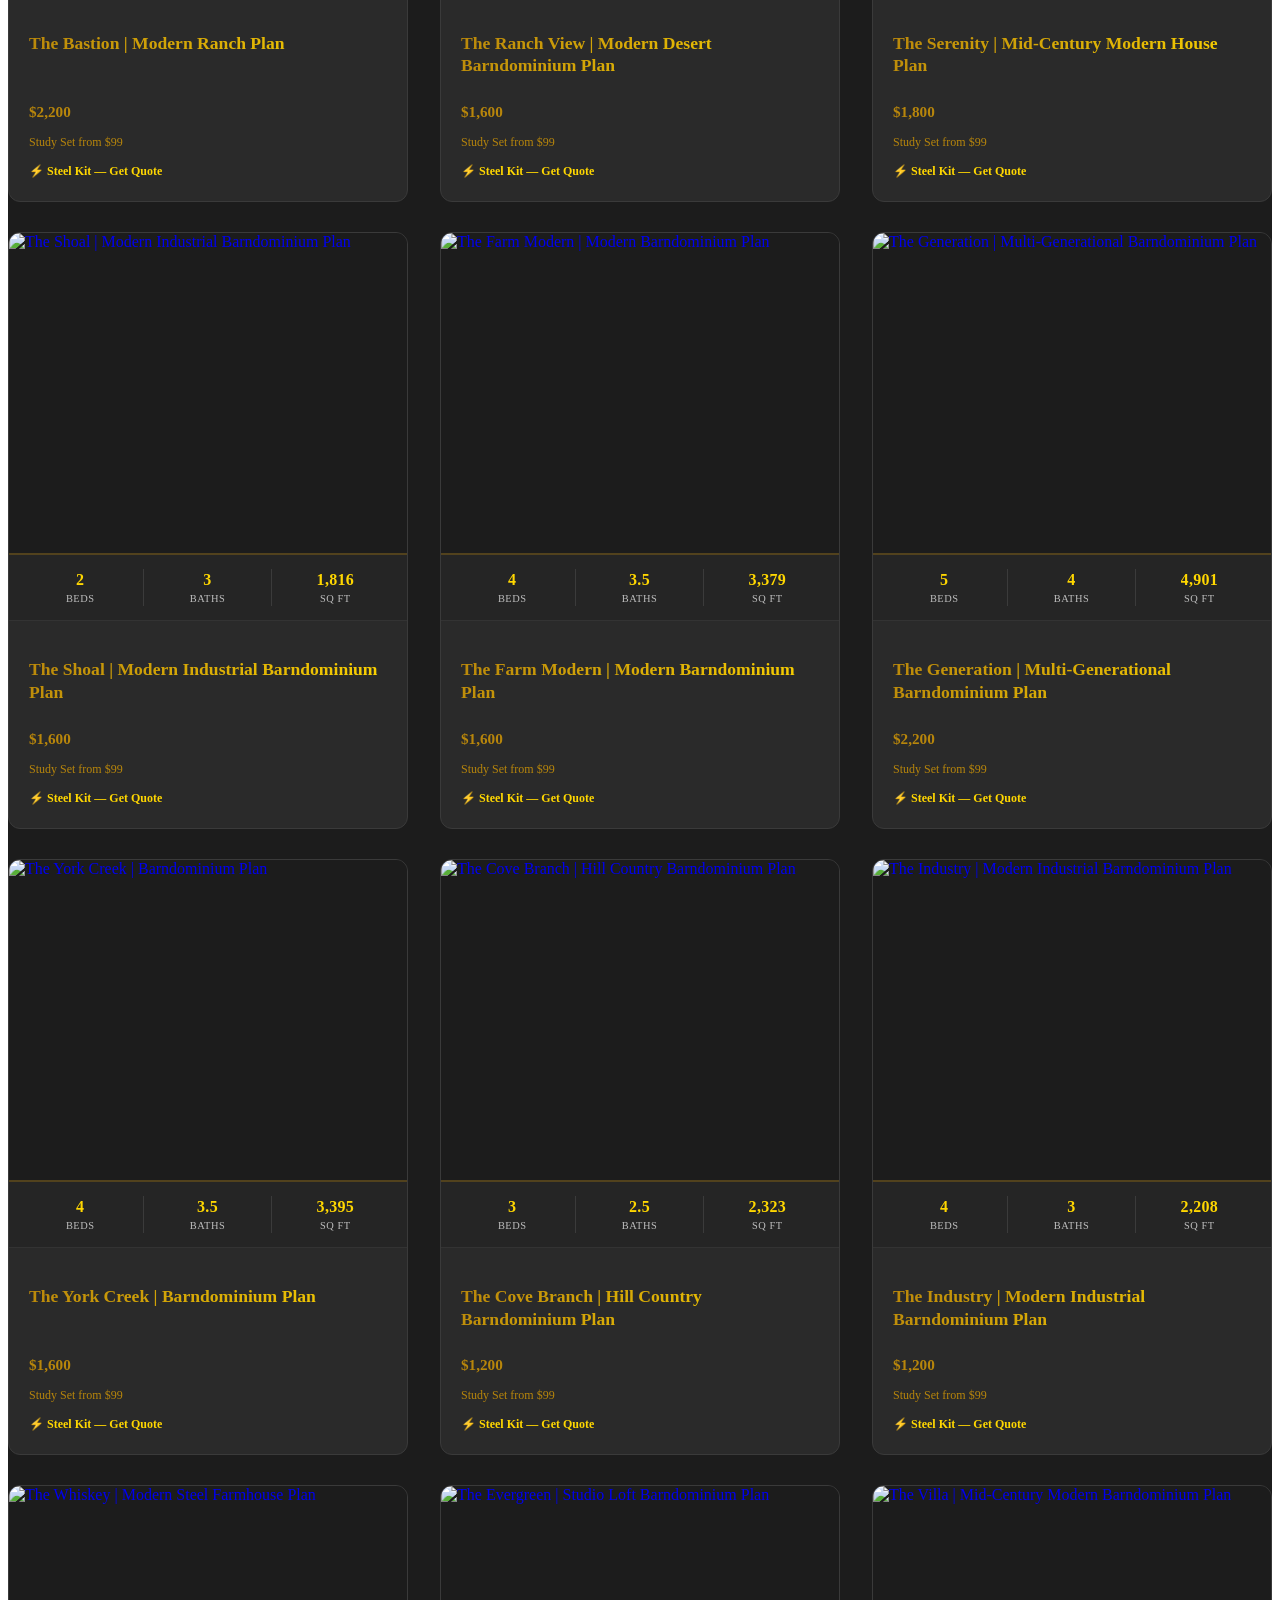
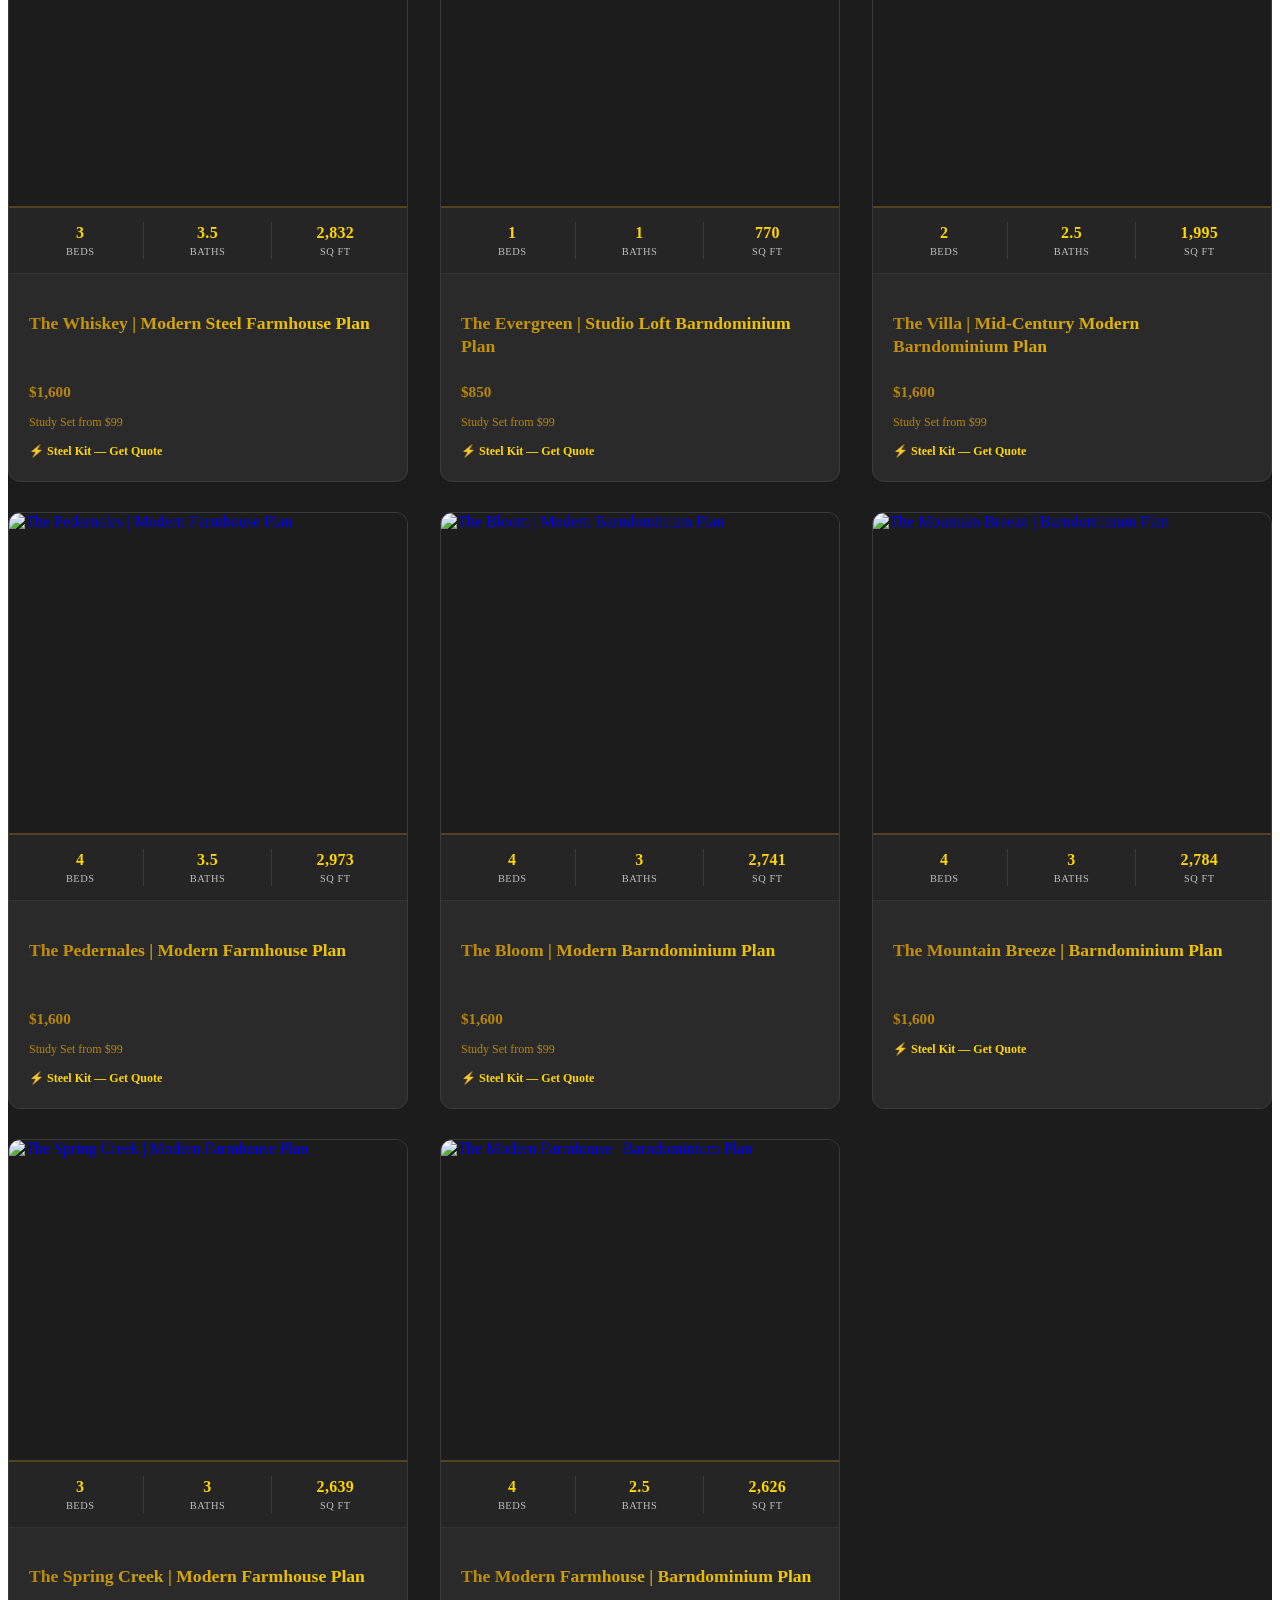
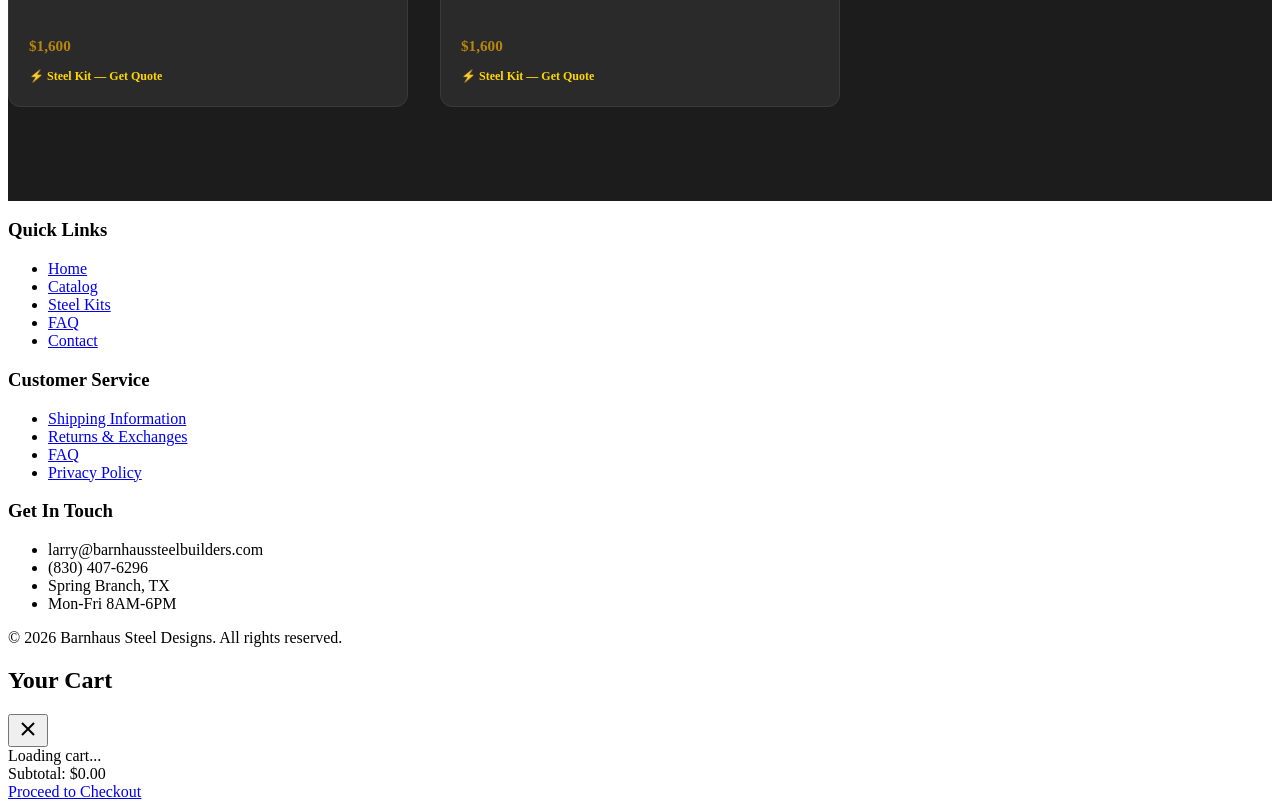
==== commit aa759856: "Nav mask v3: gradient fade below pill so text melts out instead of hard clip" ====
--- a/catalog.html
+++ b/catalog.html
@@ -439,7 +439,7 @@
 .kitcta{text-align:center;margin:44px 0 10px}
 @media(max-width:900px){.kitsteps{grid-template-columns:1fr}.kitpage-hero h1{font-size:1.9rem}}
 </style>
-<style>/* mask page content scrolling behind the floating nav band */body::before{content:"";position:fixed;top:0;left:0;right:0;height:var(--navmask,93px);background:#1C1C1C;z-index:999;pointer-events:none}</style>
+<style>/* mask page content scrolling behind the floating nav band */body::before{content:"";position:fixed;top:0;left:0;right:0;height:calc(var(--navmask,93px) + 30px);background:linear-gradient(to bottom,#1C1C1C calc(100% - 30px),rgba(28,28,28,0) 100%);z-index:999;pointer-events:none}</style>
 </head>
 
 <body class="template-page">
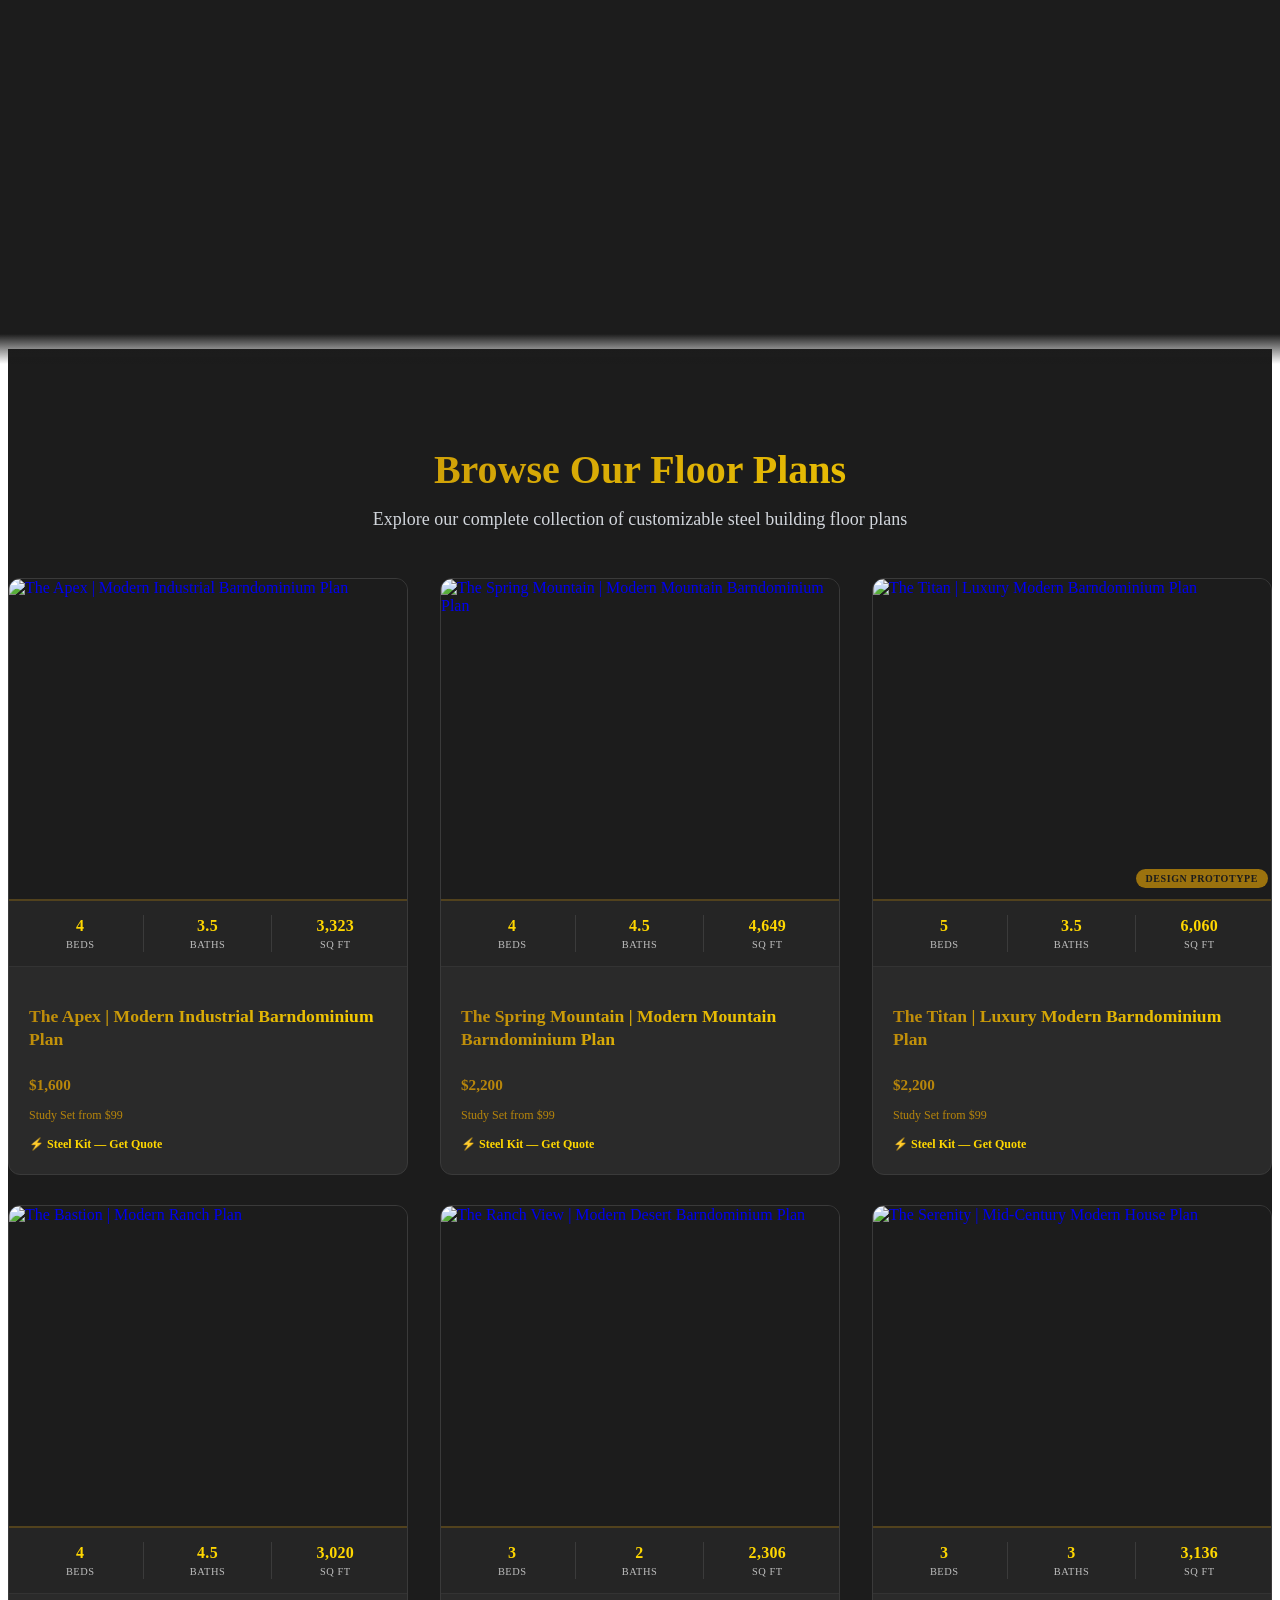
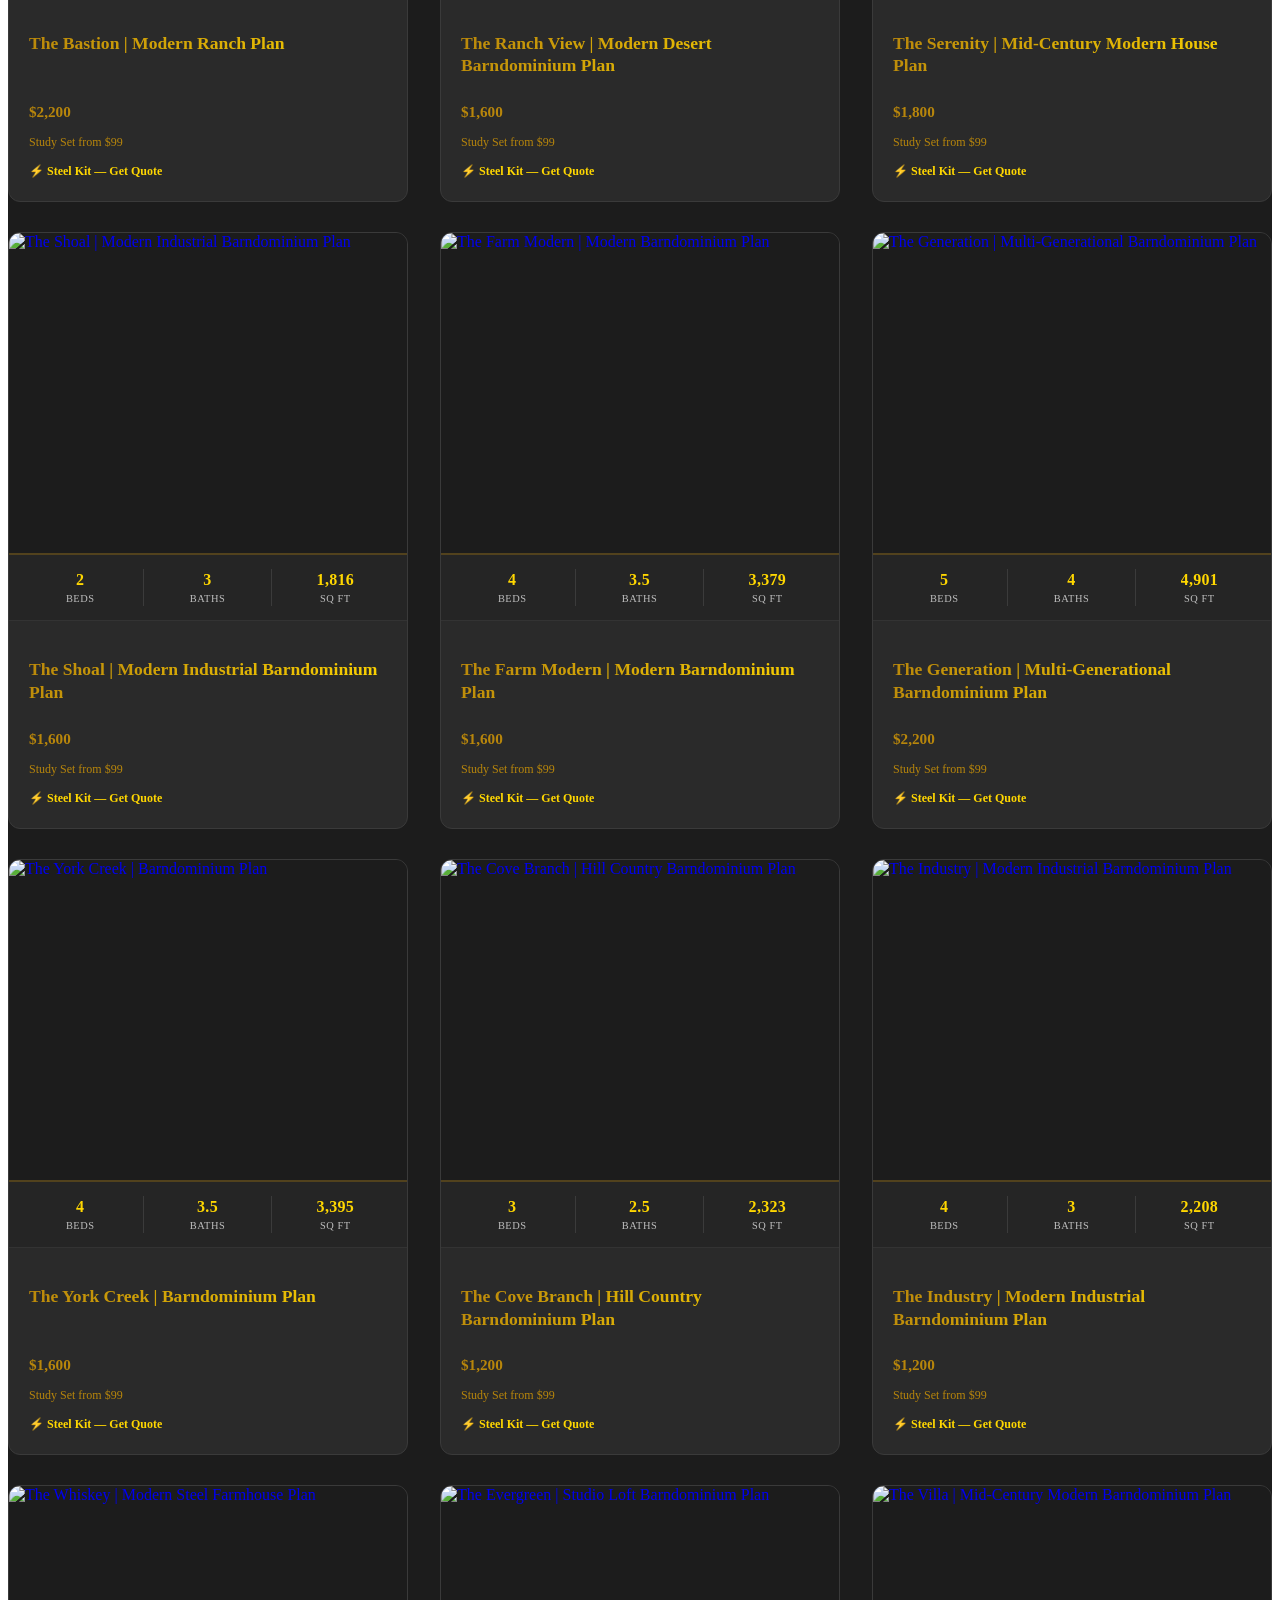
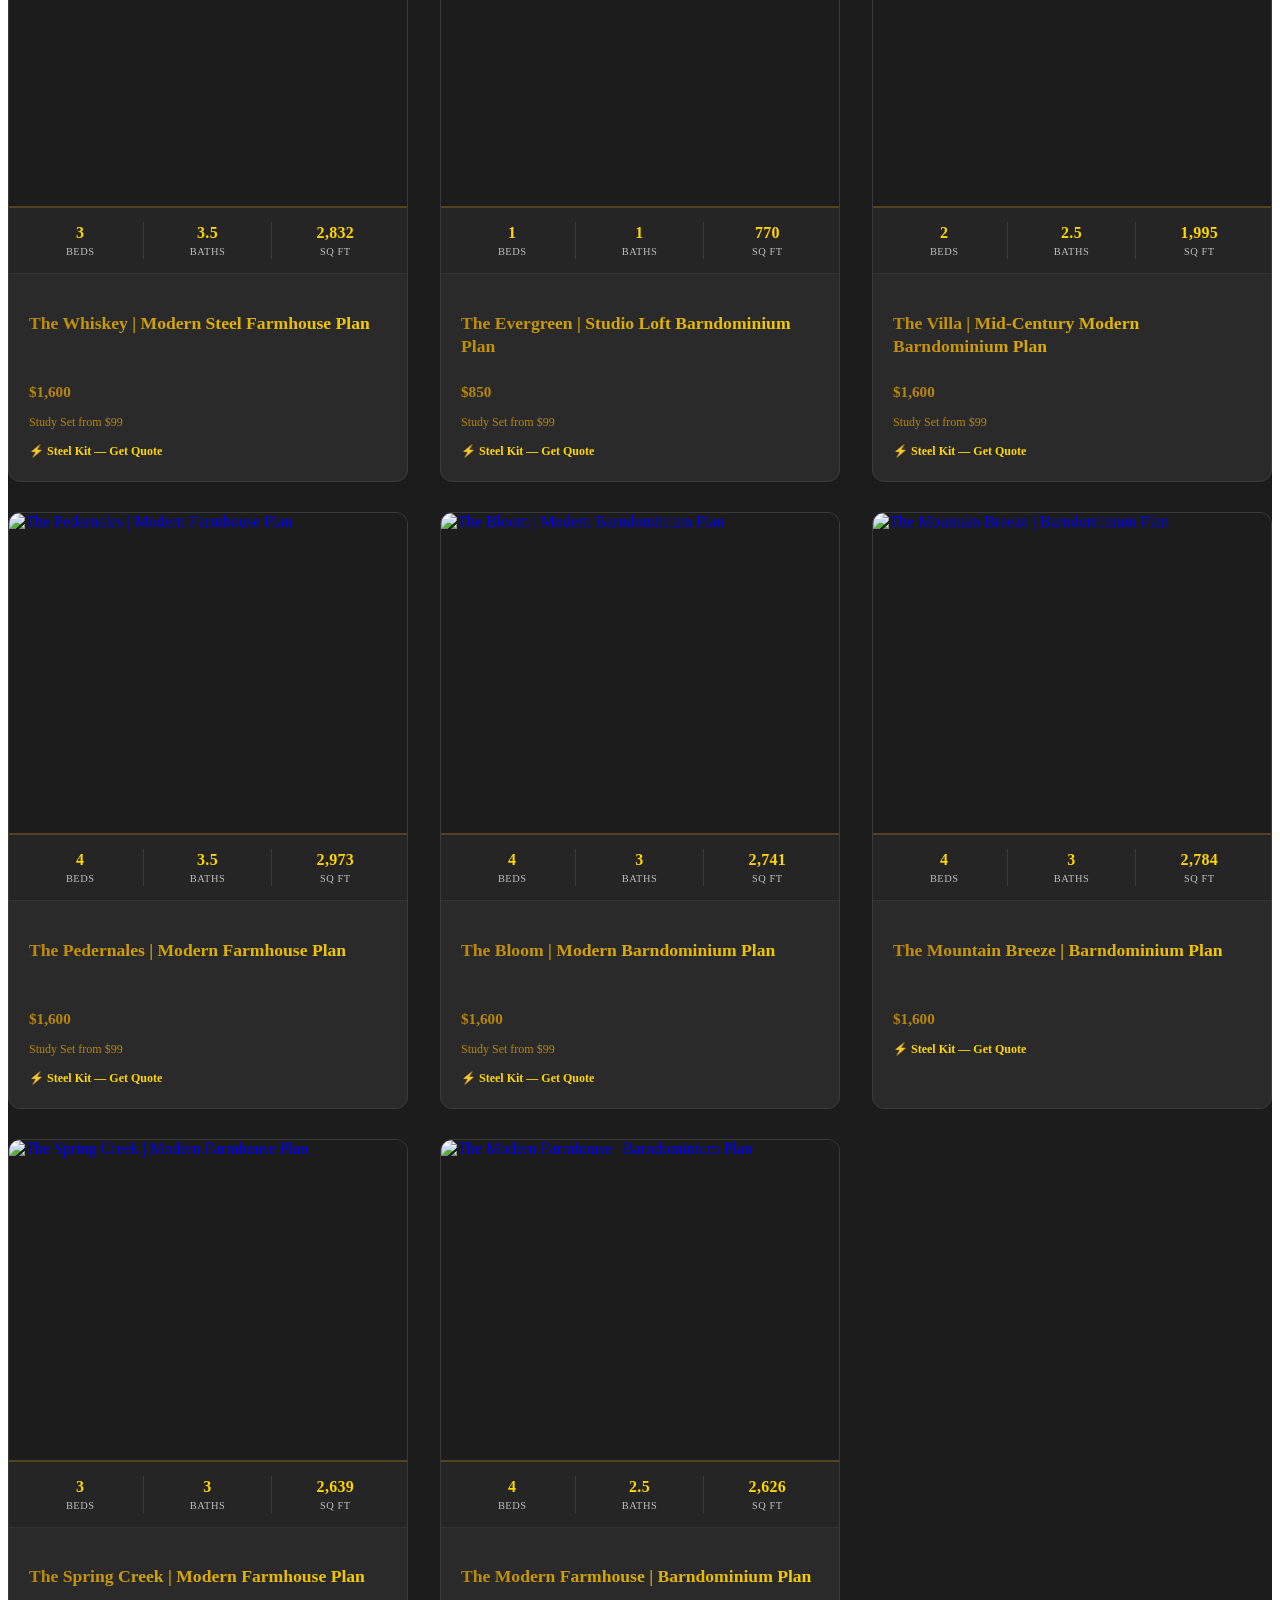
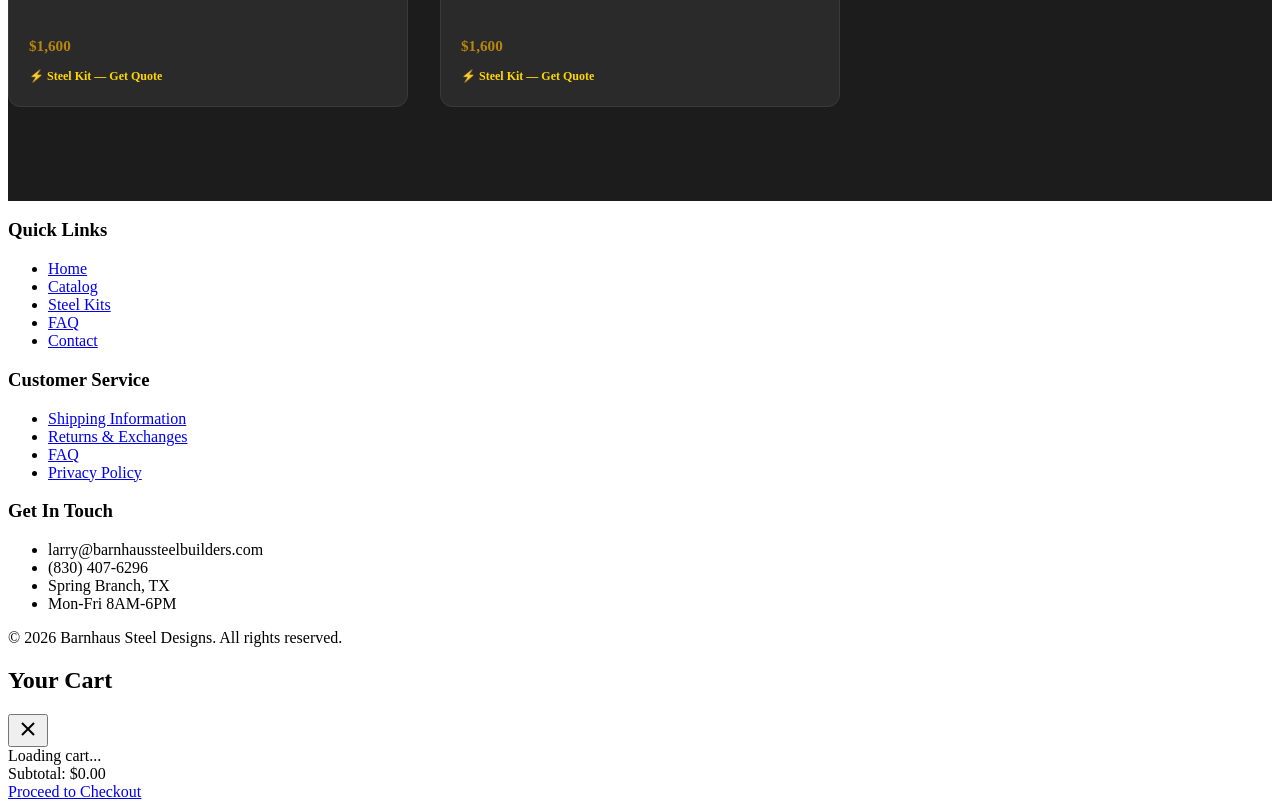
==== commit e3ccb295: "Mobile fixes: kill 122px dead gap on kit pages (body/main/kitpage padding stack), proto badge transl" ====
--- a/catalog.html
+++ b/catalog.html
@@ -3,7 +3,7 @@
 <head>
   <meta charset="utf-8">
   <meta http-equiv="X-UA-Compatible" content="IE=edge">
-  <meta name="viewport" content="width=device-width, initial-scale=1.0, maximum-scale=5.0, user-scalable=yes"><link rel="canonical" href="https://store.barnhaussteelbuilders.com/pages/plans"><title>
+  <meta name="viewport" content="width=device-width, initial-scale=1.0, maximum-scale=5.0, user-scalable=yes"><link rel="canonical" href="catalog.html"><title>
     Plans
  &ndash; Barnhaus Steel Designs</title>
   
@@ -377,7 +377,8 @@
 <meta name="shopify-y" content="bfd380d2-6536-4cfe-85a9-55461a3e32a6" data-expiration="1821347627000"><meta name="shopify-s" content="67b0cf39-b8cb-48b0-b90a-70791e7c40cc" data-expiration="1789791827000"><meta name="new-cookie-storage-activated" content="f">
 <style>
 /* === KIT PROTOTYPE ADDITIONS === */
-.proto-badge{position:fixed;bottom:14px;right:14px;background:#B8860B;color:#1C1C1C;font-weight:800;font-size:11px;padding:5px 12px;border-radius:14px;letter-spacing:.06em;z-index:9999}
+.proto-badge{position:fixed;bottom:12px;right:12px;background:rgba(184,134,11,.82);color:#1C1C1C;font-weight:800;font-size:10px;padding:4px 10px;border-radius:12px;letter-spacing:.06em;z-index:9999;pointer-events:none;backdrop-filter:blur(2px)}
+@media(max-width:749px){.proto-badge{font-size:8px;padding:3px 8px;opacity:.55}}
 .kit-nav-badge{background:linear-gradient(135deg,#B8860B,#FFD700);color:#1C1C1C;font-size:9px;font-weight:800;padding:1px 6px;border-radius:8px;margin-left:5px;vertical-align:2px}
 .kit-ladder-section{padding:70px 0;background:#1C1C1C}
 .kit-ladder-section .page-width{max-width:1200px;margin:0 auto;padding:0 24px}
@@ -456,7 +457,7 @@
       
       <!-- Logo -->
       <div class="header-logo">
-        <a href="https://store.barnhaussteelbuilders.com/" class="logo-link">
+        <a href="index.html" class="logo-link">
           <img src="https://hbfjdfxephlczkfgpceg.supabase.co/storage/v1/object/public/website/logos/logo1.png" 
                alt="Barnhaus Steel Builders" 
                class="logo-image"
@@ -470,9 +471,9 @@
           <li class="nav-item"><a href="index.html" class="nav-link">Home</a></li>
           <li class="nav-item"><a href="catalog.html" class="nav-link">Catalog</a></li>
           <li class="nav-item"><a href="steel-kits.html" class="nav-link">Steel Kits</a></li>
-          <li class="nav-item"><a href="https://store.barnhaussteelbuilders.com/pages/vote-on-concepts" class="nav-link">Concepts</a></li>
-          <li class="nav-item"><a href="https://store.barnhaussteelbuilders.com/pages/faq" class="nav-link">FAQ</a></li>
-          <li class="nav-item"><a href="https://store.barnhaussteelbuilders.com/pages/contact" class="nav-link">Contact</a></li>
+          <li class="nav-item"><a href="https://store.barnhaussteelbuilders.com/pages/vote-on-concepts" class="nav-link" target="_blank" rel="noopener">Concepts</a></li>
+          <li class="nav-item"><a href="faq.html" class="nav-link">FAQ</a></li>
+          <li class="nav-item"><a href="https://store.barnhaussteelbuilders.com/pages/contact" class="nav-link" target="_blank" rel="noopener">Contact</a></li>
         </ul>
       </nav>
       
@@ -492,9 +493,9 @@
         <li class="mobile-nav-item"><a href="index.html" class="mobile-nav-link">Home</a></li>
         <li class="mobile-nav-item"><a href="catalog.html" class="mobile-nav-link">Catalog</a></li>
         <li class="mobile-nav-item"><a href="steel-kits.html" class="mobile-nav-link">Steel Kits</a></li>
-        <li class="mobile-nav-item"><a href="https://store.barnhaussteelbuilders.com/pages/vote-on-concepts" class="mobile-nav-link">Concepts</a></li>
-        <li class="mobile-nav-item"><a href="https://store.barnhaussteelbuilders.com/pages/faq" class="mobile-nav-link">FAQ</a></li>
-        <li class="mobile-nav-item"><a href="https://store.barnhaussteelbuilders.com/pages/contact" class="mobile-nav-link">Contact</a></li>
+        <li class="mobile-nav-item"><a href="https://store.barnhaussteelbuilders.com/pages/vote-on-concepts" class="mobile-nav-link" target="_blank" rel="noopener">Concepts</a></li>
+        <li class="mobile-nav-item"><a href="faq.html" class="mobile-nav-link">FAQ</a></li>
+        <li class="mobile-nav-item"><a href="https://store.barnhaussteelbuilders.com/pages/contact" class="mobile-nav-link" target="_blank" rel="noopener">Contact</a></li>
       </ul>
     </nav>
   </header>
@@ -880,7 +881,7 @@
     </div>
 
     <div class="product-grid" id="plans-grid">
-<a href="https://store.barnhaussteelbuilders.com/products/the-apex-modern-industrial-barndominium-plan-with-shop" class="product-card fade-in" style="cursor:pointer;text-decoration:none">
+<a href="product.html" class="product-card fade-in" style="cursor:pointer;text-decoration:none">
       <div class="product-image-wrapper"><img src="https://cdn.shopify.com/s/files/1/0755/2024/5817/files/Apex2.jpg?v=1764080377" alt="The Apex | Modern Industrial Barndominium Plan" class="product-image" loading="lazy"></div>
       <div class="product-stats">
         <div class="stat-item"><span class="stat-value">4</span><span class="stat-label">Beds</span></div>
@@ -894,7 +895,7 @@
         <div class="product-study-price" style="color:#FFD700;font-weight:700">⚡ Steel Kit — Get Quote</div>
       </div>
     </a>
-<a href="https://store.barnhaussteelbuilders.com/products/spring-mountain" class="product-card fade-in" style="cursor:pointer;text-decoration:none">
+<a href="product.html" class="product-card fade-in" style="cursor:pointer;text-decoration:none">
       <div class="product-image-wrapper"><img src="https://cdn.shopify.com/s/files/1/0755/2024/5817/files/Spring_Mountain_new_TN.png?v=1784940371" alt="The Spring Mountain | Modern Mountain Barndominium Plan" class="product-image" loading="lazy"></div>
       <div class="product-stats">
         <div class="stat-item"><span class="stat-value">4</span><span class="stat-label">Beds</span></div>
@@ -908,7 +909,7 @@
         <div class="product-study-price" style="color:#FFD700;font-weight:700">⚡ Steel Kit — Get Quote</div>
       </div>
     </a>
-<a href="https://store.barnhaussteelbuilders.com/products/the-titan-luxury-modern-steel-barndominium-plan-with-shop" class="product-card fade-in" style="cursor:pointer;text-decoration:none">
+<a href="product.html" class="product-card fade-in" style="cursor:pointer;text-decoration:none">
       <div class="product-image-wrapper"><img src="https://cdn.shopify.com/s/files/1/0755/2024/5817/files/the-titan-thumbnail.webp?v=1777685410" alt="The Titan | Luxury Modern Barndominium Plan" class="product-image" loading="lazy"></div>
       <div class="product-stats">
         <div class="stat-item"><span class="stat-value">5</span><span class="stat-label">Beds</span></div>
@@ -936,7 +937,7 @@
         <div class="product-study-price" style="color:#FFD700;font-weight:700">⚡ Steel Kit — Get Quote</div>
       </div>
     </a>
-<a href="https://store.barnhaussteelbuilders.com/products/the-ranch-view" class="product-card fade-in" style="cursor:pointer;text-decoration:none">
+<a href="product.html" class="product-card fade-in" style="cursor:pointer;text-decoration:none">
       <div class="product-image-wrapper"><img src="https://cdn.shopify.com/s/files/1/0755/2024/5817/files/ranch-view-thumbnail.png?v=1785292310" alt="The Ranch View | Modern Desert Barndominium Plan" class="product-image" loading="lazy"></div>
       <div class="product-stats">
         <div class="stat-item"><span class="stat-value">3</span><span class="stat-label">Beds</span></div>
@@ -950,7 +951,7 @@
         <div class="product-study-price" style="color:#FFD700;font-weight:700">⚡ Steel Kit — Get Quote</div>
       </div>
     </a>
-<a href="https://store.barnhaussteelbuilders.com/products/serenity-a-mid-century-modern-luxury-house-plan-3-bedroom-3-bath-design-blueprints" class="product-card fade-in" style="cursor:pointer;text-decoration:none">
+<a href="product.html" class="product-card fade-in" style="cursor:pointer;text-decoration:none">
       <div class="product-image-wrapper"><img src="https://cdn.shopify.com/s/files/1/0755/2024/5817/files/serenity_update.jpg?v=1777261434" alt="The Serenity | Mid-Century Modern House Plan" class="product-image" loading="lazy"></div>
       <div class="product-stats">
         <div class="stat-item"><span class="stat-value">3</span><span class="stat-label">Beds</span></div>
@@ -964,7 +965,7 @@
         <div class="product-study-price" style="color:#FFD700;font-weight:700">⚡ Steel Kit — Get Quote</div>
       </div>
     </a>
-<a href="https://store.barnhaussteelbuilders.com/products/the-shoal-modern-industrial-barndominium-plan-with-shop" class="product-card fade-in" style="cursor:pointer;text-decoration:none">
+<a href="product.html" class="product-card fade-in" style="cursor:pointer;text-decoration:none">
       <div class="product-image-wrapper"><img src="https://cdn.shopify.com/s/files/1/0755/2024/5817/files/7a1a2f7ce383410a8915904faf721b47.png?v=1778952386" alt="The Shoal | Modern Industrial Barndominium Plan" class="product-image" loading="lazy"></div>
       <div class="product-stats">
         <div class="stat-item"><span class="stat-value">2</span><span class="stat-label">Beds</span></div>
@@ -978,7 +979,7 @@
         <div class="product-study-price" style="color:#FFD700;font-weight:700">⚡ Steel Kit — Get Quote</div>
       </div>
     </a>
-<a href="https://store.barnhaussteelbuilders.com/products/farm-modern-barndominium-plan" class="product-card fade-in" style="cursor:pointer;text-decoration:none">
+<a href="product.html" class="product-card fade-in" style="cursor:pointer;text-decoration:none">
       <div class="product-image-wrapper"><img src="https://cdn.shopify.com/s/files/1/0755/2024/5817/files/FarmModernTN.png?v=1781069917" alt="The Farm Modern | Modern Barndominium Plan" class="product-image" loading="lazy"></div>
       <div class="product-stats">
         <div class="stat-item"><span class="stat-value">4</span><span class="stat-label">Beds</span></div>
@@ -992,7 +993,7 @@
         <div class="product-study-price" style="color:#FFD700;font-weight:700">⚡ Steel Kit — Get Quote</div>
       </div>
     </a>
-<a href="https://store.barnhaussteelbuilders.com/products/the-generation-modern-steel-barndominium-plan" class="product-card fade-in" style="cursor:pointer;text-decoration:none">
+<a href="product.html" class="product-card fade-in" style="cursor:pointer;text-decoration:none">
       <div class="product-image-wrapper"><img src="https://cdn.shopify.com/s/files/1/0755/2024/5817/files/generation_main_thumb_afc00c3c-44ab-4919-b3ab-fc31c905064e.jpg?v=1777081338" alt="The Generation | Multi-Generational Barndominium Plan" class="product-image" loading="lazy"></div>
       <div class="product-stats">
         <div class="stat-item"><span class="stat-value">5</span><span class="stat-label">Beds</span></div>
@@ -1006,7 +1007,7 @@
         <div class="product-study-price" style="color:#FFD700;font-weight:700">⚡ Steel Kit — Get Quote</div>
       </div>
     </a>
-<a href="https://store.barnhaussteelbuilders.com/products/york-creek-barndominium-plan-modern-farmhouse-steel-framed-4-bed-3-5-baths-design-blueprints" class="product-card fade-in" style="cursor:pointer;text-decoration:none">
+<a href="product.html" class="product-card fade-in" style="cursor:pointer;text-decoration:none">
       <div class="product-image-wrapper"><img src="https://cdn.shopify.com/s/files/1/0755/2024/5817/files/york_creek_updated.jpg?v=1777257864" alt="The York Creek | Barndominium Plan" class="product-image" loading="lazy"></div>
       <div class="product-stats">
         <div class="stat-item"><span class="stat-value">4</span><span class="stat-label">Beds</span></div>
@@ -1020,7 +1021,7 @@
         <div class="product-study-price" style="color:#FFD700;font-weight:700">⚡ Steel Kit — Get Quote</div>
       </div>
     </a>
-<a href="https://store.barnhaussteelbuilders.com/products/cove-branch-barndominium-plan-modern-farmhouse-3-bed-pdf-download" class="product-card fade-in" style="cursor:pointer;text-decoration:none">
+<a href="product.html" class="product-card fade-in" style="cursor:pointer;text-decoration:none">
       <div class="product-image-wrapper"><img src="https://cdn.shopify.com/s/files/1/0755/2024/5817/files/cove_branch_update.jpg?v=1777255936" alt="The Cove Branch | Hill Country Barndominium Plan" class="product-image" loading="lazy"></div>
       <div class="product-stats">
         <div class="stat-item"><span class="stat-value">3</span><span class="stat-label">Beds</span></div>
@@ -1034,7 +1035,7 @@
         <div class="product-study-price" style="color:#FFD700;font-weight:700">⚡ Steel Kit — Get Quote</div>
       </div>
     </a>
-<a href="https://store.barnhaussteelbuilders.com/products/the-industry-modern-industrial-barndominium-plan-with-shop" class="product-card fade-in" style="cursor:pointer;text-decoration:none">
+<a href="product.html" class="product-card fade-in" style="cursor:pointer;text-decoration:none">
       <div class="product-image-wrapper"><img src="https://cdn.shopify.com/s/files/1/0755/2024/5817/files/Industry.png?v=1777945129" alt="The Industry | Modern Industrial Barndominium Plan" class="product-image" loading="lazy"></div>
       <div class="product-stats">
         <div class="stat-item"><span class="stat-value">4</span><span class="stat-label">Beds</span></div>
@@ -1048,7 +1049,7 @@
         <div class="product-study-price" style="color:#FFD700;font-weight:700">⚡ Steel Kit — Get Quote</div>
       </div>
     </a>
-<a href="https://store.barnhaussteelbuilders.com/products/the-whiskey-barndominium-a-modern-steel-framed-farmhouse-3-bed-3-5-baths-design-blueprints" class="product-card fade-in" style="cursor:pointer;text-decoration:none">
+<a href="product.html" class="product-card fade-in" style="cursor:pointer;text-decoration:none">
       <div class="product-image-wrapper"><img src="https://cdn.shopify.com/s/files/1/0755/2024/5817/files/whiskey_updated.jpg?v=1777261433" alt="The Whiskey | Modern Steel Farmhouse Plan" class="product-image" loading="lazy"></div>
       <div class="product-stats">
         <div class="stat-item"><span class="stat-value">3</span><span class="stat-label">Beds</span></div>
@@ -1062,7 +1063,7 @@
         <div class="product-study-price" style="color:#FFD700;font-weight:700">⚡ Steel Kit — Get Quote</div>
       </div>
     </a>
-<a href="https://store.barnhaussteelbuilders.com/products/the-evergreen-barndominium-shop-with-studio-loft-45-x-95-footprint-shop-design-build-plan" class="product-card fade-in" style="cursor:pointer;text-decoration:none">
+<a href="product.html" class="product-card fade-in" style="cursor:pointer;text-decoration:none">
       <div class="product-image-wrapper"><img src="https://cdn.shopify.com/s/files/1/0755/2024/5817/files/the_evergreen_new_thumb_3b4e3600-2f25-4325-810c-0a33b64b927d.jpg?v=1777088115" alt="The Evergreen | Studio Loft Barndominium Plan" class="product-image" loading="lazy"></div>
       <div class="product-stats">
         <div class="stat-item"><span class="stat-value">1</span><span class="stat-label">Beds</span></div>
@@ -1076,7 +1077,7 @@
         <div class="product-study-price" style="color:#FFD700;font-weight:700">⚡ Steel Kit — Get Quote</div>
       </div>
     </a>
-<a href="https://store.barnhaussteelbuilders.com/products/mid-century-modern-barndominium-plan-2-bed-carport-pdf" class="product-card fade-in" style="cursor:pointer;text-decoration:none">
+<a href="product.html" class="product-card fade-in" style="cursor:pointer;text-decoration:none">
       <div class="product-image-wrapper"><img src="https://cdn.shopify.com/s/files/1/0755/2024/5817/files/villa_updated.jpg?v=1777261433" alt="The Villa | Mid-Century Modern Barndominium Plan" class="product-image" loading="lazy"></div>
       <div class="product-stats">
         <div class="stat-item"><span class="stat-value">2</span><span class="stat-label">Beds</span></div>
@@ -1090,7 +1091,7 @@
         <div class="product-study-price" style="color:#FFD700;font-weight:700">⚡ Steel Kit — Get Quote</div>
       </div>
     </a>
-<a href="https://store.barnhaussteelbuilders.com/products/the-pedernales-barndominium-4-bedrooms-3-baths-2-973-sf-living-riverfront-home-design-blueprints" class="product-card fade-in" style="cursor:pointer;text-decoration:none">
+<a href="product.html" class="product-card fade-in" style="cursor:pointer;text-decoration:none">
       <div class="product-image-wrapper"><img src="https://cdn.shopify.com/s/files/1/0755/2024/5817/files/pedernales_updated.jpg?v=1777257864" alt="The Pedernales | Modern Farmhouse Plan" class="product-image" loading="lazy"></div>
       <div class="product-stats">
         <div class="stat-item"><span class="stat-value">4</span><span class="stat-label">Beds</span></div>
@@ -1104,7 +1105,7 @@
         <div class="product-study-price" style="color:#FFD700;font-weight:700">⚡ Steel Kit — Get Quote</div>
       </div>
     </a>
-<a href="https://store.barnhaussteelbuilders.com/products/the-bloom-modern-barndominium-plan" class="product-card fade-in" style="cursor:pointer;text-decoration:none">
+<a href="product.html" class="product-card fade-in" style="cursor:pointer;text-decoration:none">
       <div class="product-image-wrapper"><img src="https://cdn.shopify.com/s/files/1/0755/2024/5817/files/BloomTN-Copy.png?v=1783722598" alt="The Bloom | Modern Barndominium Plan" class="product-image" loading="lazy"></div>
       <div class="product-stats">
         <div class="stat-item"><span class="stat-value">4</span><span class="stat-label">Beds</span></div>
@@ -1118,7 +1119,7 @@
         <div class="product-study-price" style="color:#FFD700;font-weight:700">⚡ Steel Kit — Get Quote</div>
       </div>
     </a>
-<a href="https://store.barnhaussteelbuilders.com/products/mountain-breeze-barndominium-4-bedroom-3-baths-2-784-sf-living-home-design-blueprints" class="product-card fade-in" style="cursor:pointer;text-decoration:none">
+<a href="product.html" class="product-card fade-in" style="cursor:pointer;text-decoration:none">
       <div class="product-image-wrapper"><img src="https://cdn.shopify.com/s/files/1/0755/2024/5817/files/mountain_breeze_new_thumb_2031e00f-2561-439a-911c-b92e3239e3f6.jpg?v=1777089410" alt="The Mountain Breeze | Barndominium Plan" class="product-image" loading="lazy"></div>
       <div class="product-stats">
         <div class="stat-item"><span class="stat-value">4</span><span class="stat-label">Beds</span></div>
@@ -1132,7 +1133,7 @@
         <div class="product-study-price" style="color:#FFD700;font-weight:700">⚡ Steel Kit — Get Quote</div>
       </div>
     </a>
-<a href="https://store.barnhaussteelbuilders.com/products/the-spring-creek-modern-farmhouse-3-bedroom-3-bath-2639-sf-design-build-blueprints" class="product-card fade-in" style="cursor:pointer;text-decoration:none">
+<a href="product.html" class="product-card fade-in" style="cursor:pointer;text-decoration:none">
       <div class="product-image-wrapper"><img src="https://cdn.shopify.com/s/files/1/0755/2024/5817/files/spring_creek_updated.jpg?v=1777256649" alt="The Spring Creek | Modern Farmhouse Plan" class="product-image" loading="lazy"></div>
       <div class="product-stats">
         <div class="stat-item"><span class="stat-value">3</span><span class="stat-label">Beds</span></div>
@@ -1146,7 +1147,7 @@
         <div class="product-study-price" style="color:#FFD700;font-weight:700">⚡ Steel Kit — Get Quote</div>
       </div>
     </a>
-<a href="https://store.barnhaussteelbuilders.com/products/modern-farmhouse-barndominium-plan-4-bed-2-5-bath-pdf-plan" class="product-card fade-in" style="cursor:pointer;text-decoration:none">
+<a href="product.html" class="product-card fade-in" style="cursor:pointer;text-decoration:none">
       <div class="product-image-wrapper"><img src="https://cdn.shopify.com/s/files/1/0755/2024/5817/files/pure_pasture_new_thumb_08262e83-ed70-4e56-ab66-a3ecac689f90.jpg?v=1777088387" alt="The Modern Farmhouse | Barndominium Plan" class="product-image" loading="lazy"></div>
       <div class="product-stats">
         <div class="stat-item"><span class="stat-value">4</span><span class="stat-label">Beds</span></div>
@@ -1291,8 +1292,8 @@
             <li><a href="index.html" class="footer-link">Home</a></li>
             <li><a href="catalog.html" class="footer-link">Catalog</a></li>
             <li><a href="steel-kits.html" class="footer-link">Steel Kits</a></li>
-            <li><a href="https://store.barnhaussteelbuilders.com/pages/faq" class="footer-link">FAQ</a></li>
-            <li><a href="https://store.barnhaussteelbuilders.com/pages/contact" class="footer-link">Contact</a></li>
+            <li><a href="faq.html" class="footer-link">FAQ</a></li>
+            <li><a href="https://store.barnhaussteelbuilders.com/pages/contact" class="footer-link" target="_blank" rel="noopener">Contact</a></li>
           </ul>
         </div>
         
@@ -1300,10 +1301,10 @@
         <div class="footer-column">
           <h3 class="footer-heading">Customer Service</h3>
           <ul class="footer-links">
-            <li><a href="https://store.barnhaussteelbuilders.com/pages/shipping" class="footer-link">Shipping Information</a></li>
-            <li><a href="https://store.barnhaussteelbuilders.com/pages/returns" class="footer-link">Returns & Exchanges</a></li>
-            <li><a href="https://store.barnhaussteelbuilders.com/pages/faq" class="footer-link">FAQ</a></li>
-            <li><a href="https://store.barnhaussteelbuilders.com/pages/privacy" class="footer-link">Privacy Policy</a></li>
+            <li><a href="https://store.barnhaussteelbuilders.com/pages/shipping" class="footer-link" target="_blank" rel="noopener">Shipping Information</a></li>
+            <li><a href="https://store.barnhaussteelbuilders.com/pages/returns" class="footer-link" target="_blank" rel="noopener">Returns & Exchanges</a></li>
+            <li><a href="faq.html" class="footer-link">FAQ</a></li>
+            <li><a href="https://store.barnhaussteelbuilders.com/pages/privacy" class="footer-link" target="_blank" rel="noopener">Privacy Policy</a></li>
           </ul>
         </div>
         
@@ -1391,7 +1392,7 @@
           <span class="cart-total-label">Subtotal:</span>
           <span class="cart-total-price" id="cart-total-price">$0.00</span>
         </div>
-        <a href="https://store.barnhaussteelbuilders.com/checkout" class="btn btn-full-width cart-checkout-btn">Proceed to Checkout</a>
+        <a href="https://store.barnhaussteelbuilders.com/checkout" class="btn btn-full-width cart-checkout-btn" target="_blank" rel="noopener">Proceed to Checkout</a>
       </div>
     </div>
   </div>
